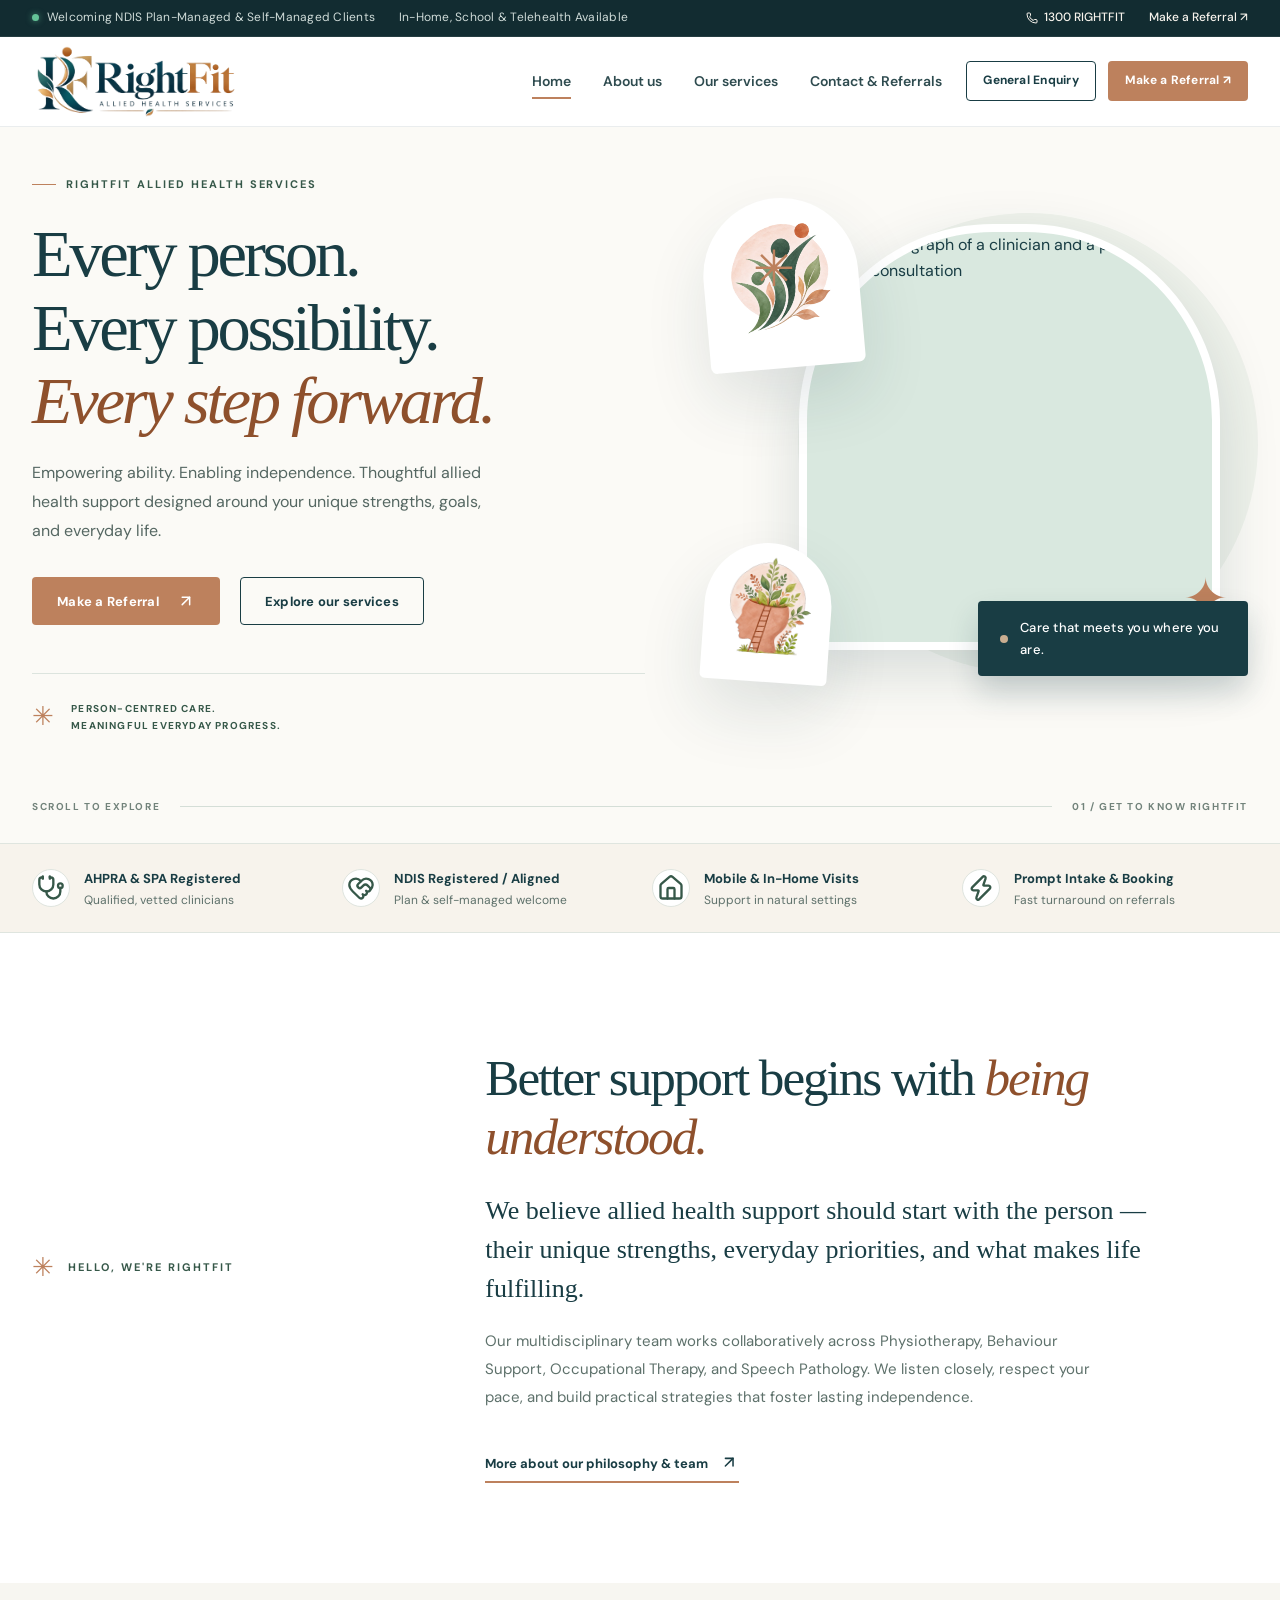
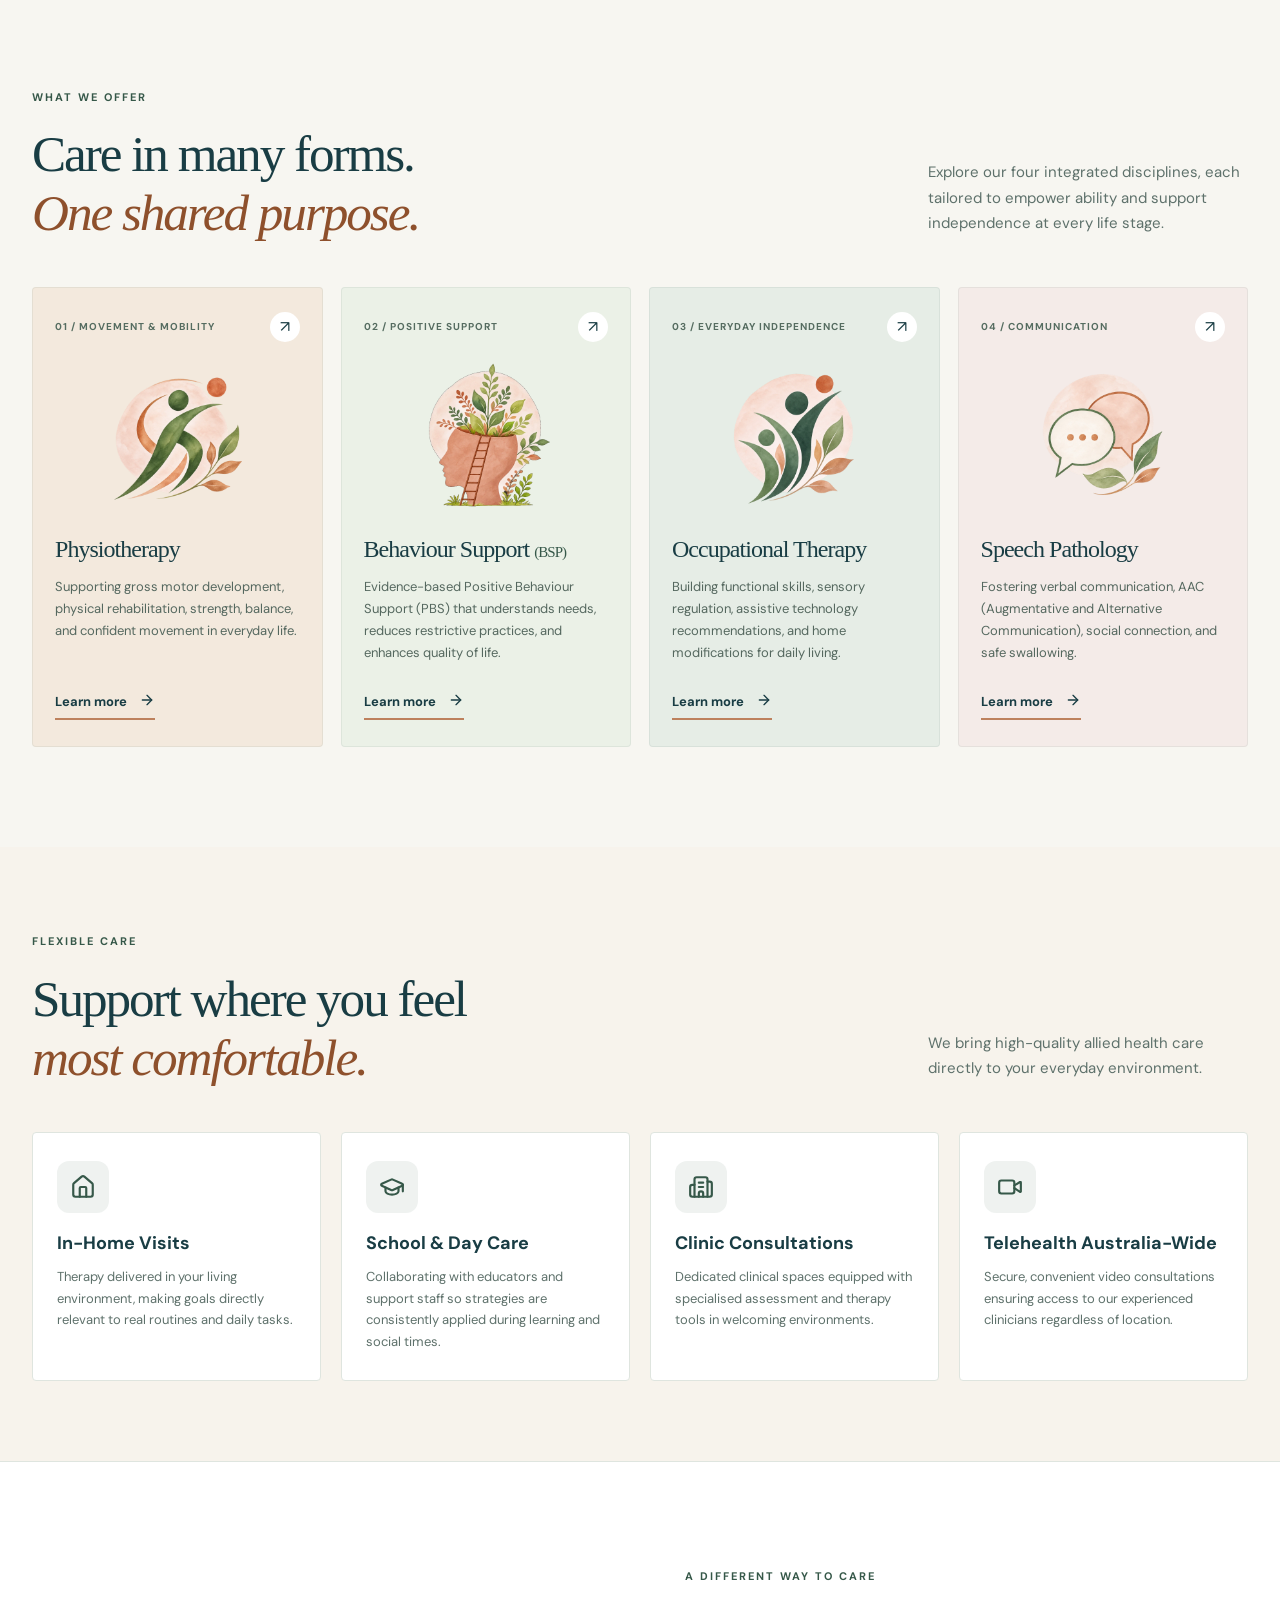
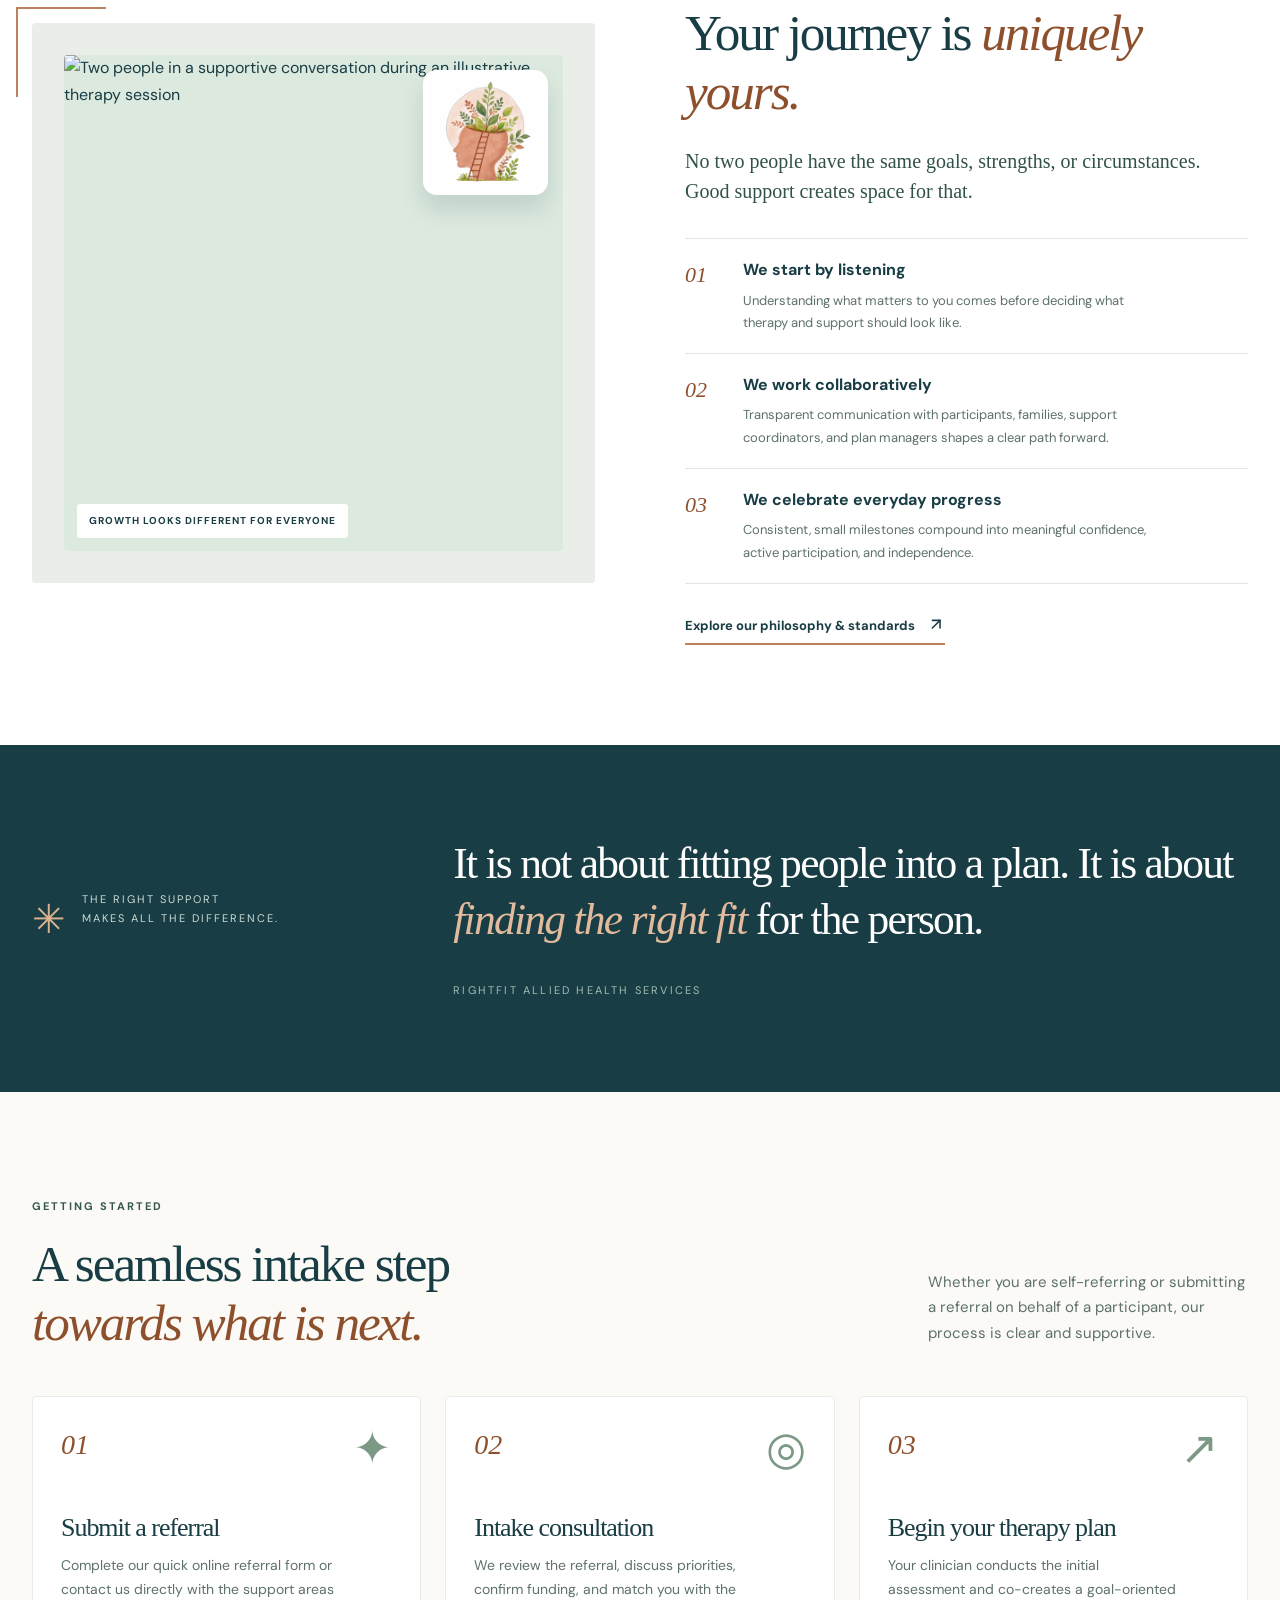
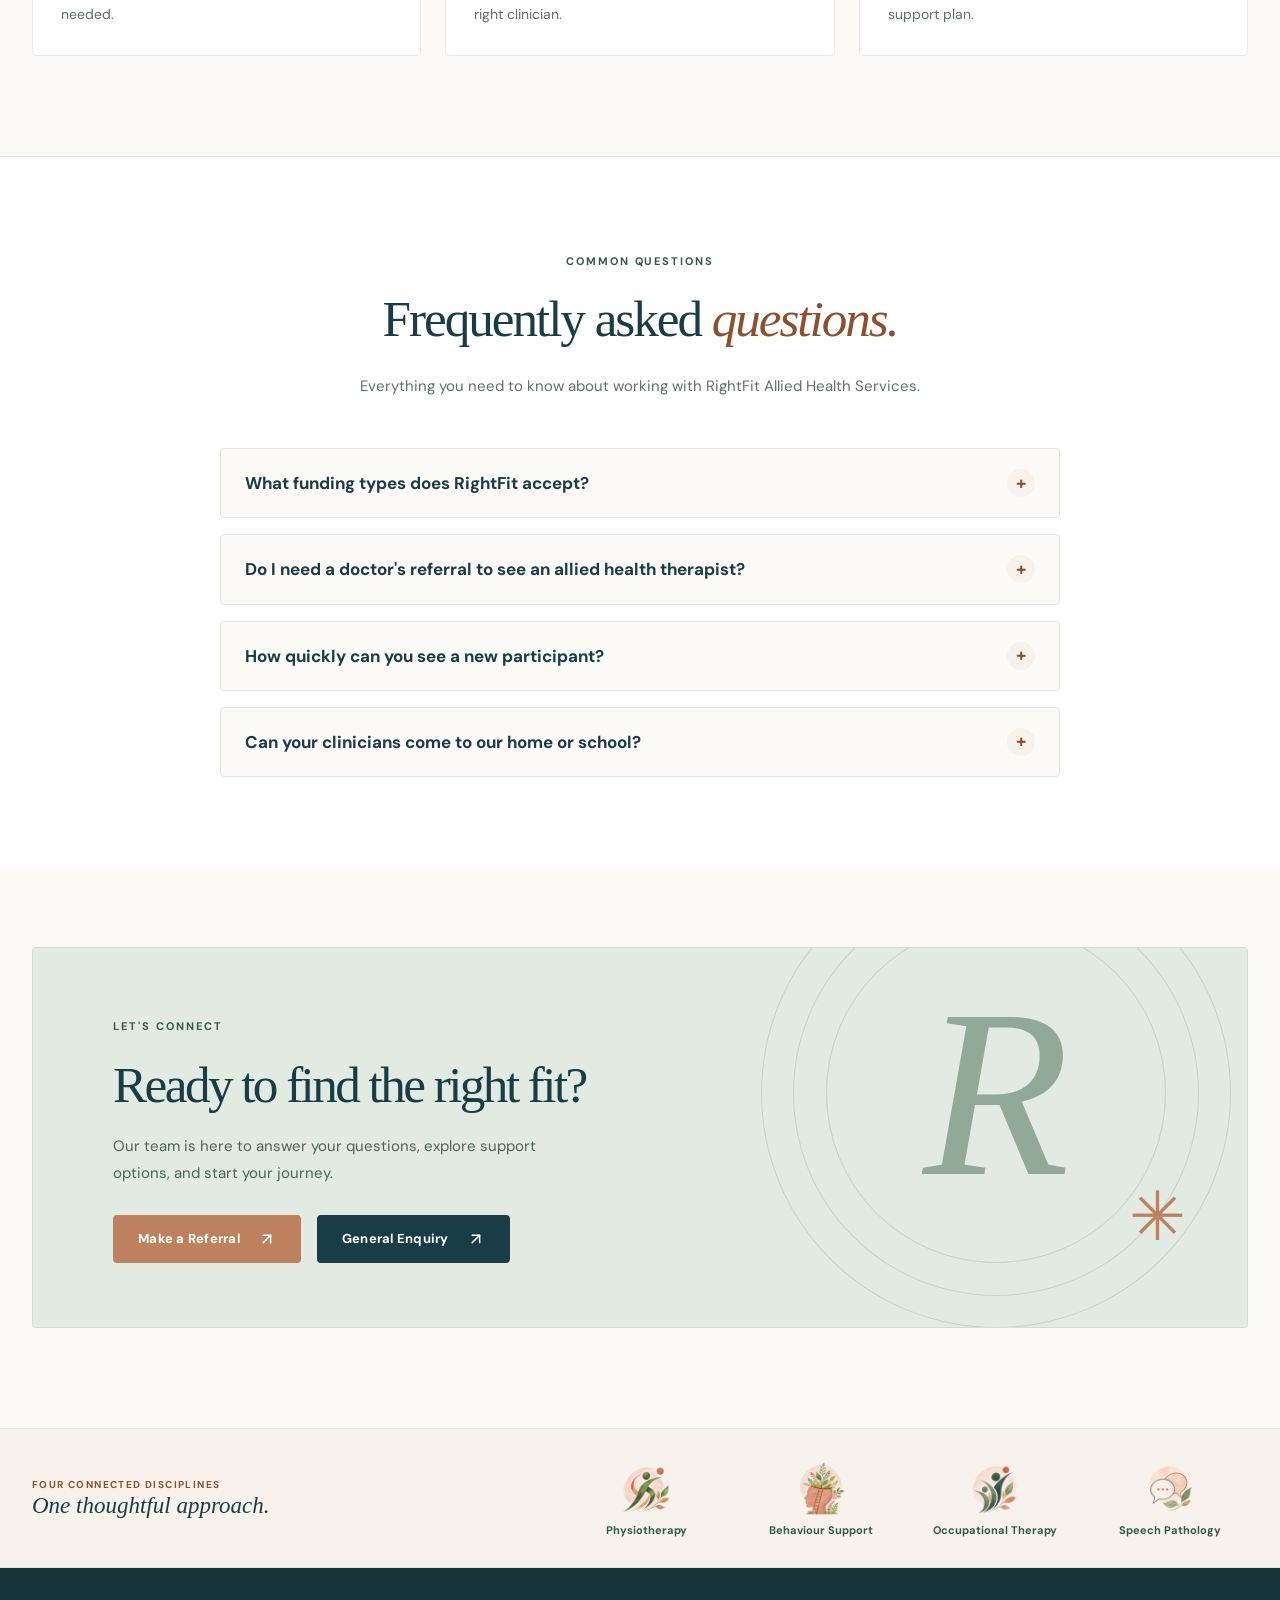
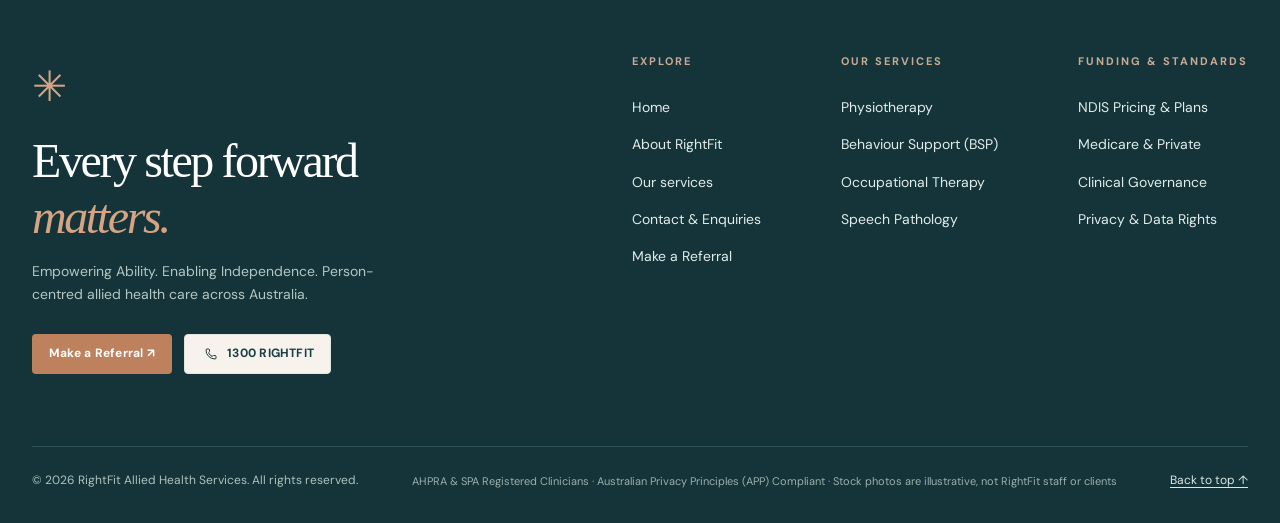
==== index.html @ d6ec6dad "feat: add human-centred photography on all RightFit pages while keeping service artwork" ====
<!doctype html>
<html lang="en-AU">
<head>
  <meta charset="utf-8">
  <meta name="viewport" content="width=device-width, initial-scale=1">
  <meta name="robots" content="noindex, follow">
  <meta name="theme-color" content="#193d44">
  <meta name="description" content="RightFit Allied Health Services — Empowering ability and enabling independence. Person-centred Physiotherapy, Behaviour Support (BSP), Occupational Therapy, and Speech Pathology across Australia.">
  <link rel="canonical" href="https://anjal86.github.io/RightFit/">

  <!-- Open Graph / Facebook / LinkedIn -->
  <meta property="og:type" content="website">
  <meta property="og:site_name" content="RightFit Allied Health Services">
  <meta property="og:title" content="RightFit Allied Health Services | Empowering Ability. Enabling Independence.">
  <meta property="og:description" content="Thoughtful allied health support centred on what matters most to you. Physiotherapy, Behaviour Support (BSP), Occupational Therapy, and Speech Pathology.">
  <meta property="og:image" content="assets/rightfit-logo.png">
  <meta property="og:url" content="https://anjal86.github.io/RightFit/">
  <meta property="og:locale" content="en_AU">

  <!-- Twitter -->
  <meta name="twitter:card" content="summary_large_image">
  <meta name="twitter:title" content="RightFit Allied Health Services">
  <meta name="twitter:description" content="Person-centred allied health care: Physiotherapy, Behaviour Support, Occupational Therapy, and Speech Pathology.">
  <meta name="twitter:image" content="assets/rightfit-logo.png">

  <!-- Structured Data (JSON-LD) -->
  <script type="application/ld+json">
  {
    "@context": "https://schema.org",
    "@type": "MedicalBusiness",
    "name": "RightFit Allied Health Services",
    "description": "Person-centred Physiotherapy, Behaviour Support (BSP), Occupational Therapy, and Speech Pathology allied health services.",
    "slogan": "Empowering Ability. Enabling Independence.",
    "url": "https://anjal86.github.io/RightFit/",
    "logo": "https://anjal86.github.io/RightFit/assets/rightfit-logo.png",
    "medicalSpecialty": [
      "Physiotherapy",
      "OccupationalTherapy",
      "SpeechPathology"
    ],
    "areaServed": {
      "@type": "Country",
      "name": "Australia"
    },
    "availableService": [
      {
        "@type": "MedicalTherapy",
        "name": "Physiotherapy",
        "description": "Supporting movement, physical function and mobility in daily life."
      },
      {
        "@type": "MedicalTherapy",
        "name": "Positive Behaviour Support (BSP)",
        "description": "Person-centred behaviour support strategies and positive intervention plans."
      },
      {
        "@type": "MedicalTherapy",
        "name": "Occupational Therapy",
        "description": "Building capacity, daily living skills, and environmental modifications."
      },
      {
        "@type": "MedicalTherapy",
        "name": "Speech Pathology",
        "description": "Comprehensive speech, language, swallowing, and communication support."
      }
    ]
  }
  </script>

  <title>RightFit Allied Health Services | Physiotherapy, BSP, OT &amp; Speech</title>
  <link rel="icon" type="image/png" sizes="32x32" href="assets/favicon-32x32.png">
  <link rel="icon" type="image/png" sizes="128x128" href="assets/favicon.png">
  <link rel="preconnect" href="https://fonts.googleapis.com">
  <link rel="preconnect" href="https://fonts.gstatic.com" crossorigin>
  <link href="https://fonts.googleapis.com/css2?family=DM+Sans:ital,wght@0,400;0,500;0,600;0,700;1,400&display=swap" rel="stylesheet">
  <link rel="preconnect" href="https://images.pexels.com" crossorigin>
  <link rel="stylesheet" href="styles.css">
</head>
<body>
  <!-- Initial Website Loader (Accelerated Animation) -->
  <div id="site-loader" class="site-loader" aria-hidden="true">
    <div class="loader-media">
      <picture>
        <source srcset="assets/loader.webp" type="image/webp">
        <img src="assets/loader.gif" alt="RightFit Allied Health Services" class="loader-gif" width="340" height="191">
      </picture>
    </div>
    <div class="loader-caption">
      <span class="badge-dot"></span> RightFit Allied Health
    </div>
  </div>

  <a class="skip-link" href="#main">Skip to main content</a>

  <!-- Utility Bar -->
  <div class="top-bar">
    <div class="container top-bar-inner">
      <div class="top-bar-left">
        <span class="top-bar-tag"><span class="badge-dot" aria-hidden="true"></span> Welcoming NDIS Plan-Managed &amp; Self-Managed Clients</span>
        <span class="top-bar-tag">In-Home, School &amp; Telehealth Available</span>
      </div>
      <div class="top-bar-right">
        <a href="tel:1300000000" aria-label="Call RightFit Allied Health Services on 1300 000 000"><i data-lucide="phone" aria-hidden="true"></i> 1300 RIGHTFIT</a>
        <a href="contact.html?type=referral" class="top-bar-referral">Make a Referral ↗</a>
      </div>
    </div>
  </div>

  <!-- Primary Header -->
  <header class="site-header" id="top">
    <div class="container header-inner">
      <a class="brand" href="index.html" aria-label="RightFit Allied Health Services, home">
        <picture>
          <source srcset="assets/rightfit-logo.webp" type="image/webp">
          <img src="assets/rightfit-logo.png" alt="RightFit Allied Health Services Logo" width="220" height="92">
        </picture>
      </a>

      <nav class="desktop-nav" aria-label="Main navigation">
        <a class="nav-link current" href="index.html" aria-current="page">Home</a>
        <a class="nav-link" href="about.html">About us</a>
        <a class="nav-link" href="services.html">Our services</a>
        <a class="nav-link" href="contact.html">Contact &amp; Referrals</a>
      </nav>

      <div class="header-actions">
        <a class="btn btn-small btn-outline desktop-cta" href="contact.html">General Enquiry</a>
        <a class="btn btn-small btn-copper desktop-cta" href="contact.html?type=referral">Make a Referral ↗</a>
        <button class="menu-button" id="menu-button" aria-label="Open navigation" aria-controls="mobile-nav" aria-expanded="false">
          <span></span><span></span><span></span>
        </button>
      </div>
    </div>

    <!-- Mobile Navigation Drawer -->
    <nav class="mobile-nav" id="mobile-nav" aria-label="Mobile navigation" hidden>
      <a class="nav-link current" href="index.html" aria-current="page">Home</a>
      <a class="nav-link" href="about.html">About us</a>
      <a class="nav-link" href="services.html">Our services</a>
      <a class="nav-link" href="contact.html">Contact &amp; Referrals</a>
      <a class="btn btn-copper mobile-nav-cta" href="contact.html?type=referral">Make a Referral ↗</a>
      <a class="btn btn-light mobile-nav-cta" href="tel:1300000000"><i data-lucide="phone" aria-hidden="true"></i> Call 1300 RIGHTFIT</a>
    </nav>
  </header>

  <main id="main">
    <!-- Hero Section -->
    <section class="hero" aria-labelledby="hero-heading">
      <div class="container hero-grid">
        <div class="hero-copy">
          <div class="eyebrow"><span class="eyebrow-line"></span> RIGHTFIT ALLIED HEALTH SERVICES</div>
          <h1 id="hero-heading">Every person.<br>Every possibility.<br><em>Every step forward.</em></h1>
          <p class="hero-intro">
            Empowering ability. Enabling independence. Thoughtful allied health support designed around your unique strengths, goals, and everyday life.
          </p>
          <div class="hero-buttons">
            <a class="btn btn-copper" href="contact.html?type=referral">Make a Referral <span aria-hidden="true"><i data-lucide="arrow-up-right" aria-hidden="true"></i></span></a>
            <a class="btn btn-outline" href="services.html">Explore our services</a>
          </div>
          <div class="hero-note">
            <span class="note-mark" aria-hidden="true">✳</span>
            <span>Person-centred care.<br>Meaningful everyday progress.</span>
          </div>
        </div>

        <div class="hero-visual rf-hero-with-photo" aria-label="Illustrative photograph of supportive healthcare, with original RightFit service artwork"><img class="rf-hero-photo" src="https://images.pexels.com/photos/7579831/pexels-photo-7579831.jpeg?auto=compress&amp;cs=tinysrgb&amp;w=1050" alt="Stock photograph of a clinician and a person talking during a consultation" width="1050" height="800" decoding="async" loading="eager" fetchpriority="high">
          <div class="hero-orbit hero-orbit-1"></div>
          <div class="hero-orbit hero-orbit-2"></div>
          <span class="hero-bloom bloom-one" aria-hidden="true">✳</span>
          <span class="hero-bloom bloom-two" aria-hidden="true">✦</span>
          <div class="hero-art-card hero-art-primary">
            <picture>
              <source srcset="assets/occupational-therapy-art.webp" type="image/webp">
              <img src="assets/occupational-therapy-art.png" alt="Occupational Therapy illustration" width="285" height="309">
            </picture>
          </div>
          <div class="hero-art-card hero-art-secondary">
            <picture>
              <source srcset="assets/behaviour-support-art.webp" type="image/webp">
              <img src="assets/behaviour-support-art.png" alt="Positive Behaviour Support illustration" width="185" height="196">
            </picture>
          </div>
          <div class="hero-visual-label">
            <span class="tiny-circle" aria-hidden="true"></span>
            Care that meets you where you are.
          </div>
        </div>
      </div>

      <div class="hero-footer container">
        <span>SCROLL TO EXPLORE</span>
        <span class="hero-footer-line"></span>
        <span>01 / GET TO KNOW RIGHTFIT</span>
      </div>
    </section>

    <!-- Trust Strip -->
    <section class="trust-strip" aria-label="Key Service Highlights">
      <div class="container trust-grid">
        <div class="trust-item">
          <div class="trust-icon" aria-hidden="true"><i data-lucide="stethoscope" aria-hidden="true"></i></div>
          <div>
            <h4>AHPRA &amp; SPA Registered</h4>
            <p>Qualified, vetted clinicians</p>
          </div>
        </div>
        <div class="trust-item">
          <div class="trust-icon" aria-hidden="true"><i data-lucide="heart-handshake" aria-hidden="true"></i></div>
          <div>
            <h4>NDIS Registered / Aligned</h4>
            <p>Plan &amp; self-managed welcome</p>
          </div>
        </div>
        <div class="trust-item">
          <div class="trust-icon" aria-hidden="true"><i data-lucide="house" aria-hidden="true"></i></div>
          <div>
            <h4>Mobile &amp; In-Home Visits</h4>
            <p>Support in natural settings</p>
          </div>
        </div>
        <div class="trust-item">
          <div class="trust-icon" aria-hidden="true"><i data-lucide="zap" aria-hidden="true"></i></div>
          <div>
            <h4>Prompt Intake &amp; Booking</h4>
            <p>Fast turnaround on referrals</p>
          </div>
        </div>
      </div>
    </section>

    <!-- Intro Section -->
    <section class="section intro-section" id="about-preview">
      <div class="container intro-grid">
        <div class="section-overline">
          <span class="star-icon" aria-hidden="true">✳</span>
          <span>HELLO, WE'RE RIGHTFIT</span>
        </div>
        <div>
          <h2 class="section-title">Better support begins with <em>being understood.</em></h2>
          <p class="lead">
            We believe allied health support should start with the person — their unique strengths, everyday priorities, and what makes life fulfilling.
          </p>
          <p class="supporting-copy">
            Our multidisciplinary team works collaboratively across Physiotherapy, Behaviour Support, Occupational Therapy, and Speech Pathology. We listen closely, respect your pace, and build practical strategies that foster lasting independence.
          </p>
          <a class="inline-link" href="about.html">More about our philosophy &amp; team <span aria-hidden="true"><i data-lucide="arrow-up-right" aria-hidden="true"></i></span></a>
        </div>
      </div>
    </section>

    <!-- Services Grid Section -->
    <section class="section services-section" id="services">
      <div class="container">
        <div class="section-heading-row">
          <div>
            <div class="eyebrow">WHAT WE OFFER</div>
            <h2 class="section-title">Care in many forms.<br><em>One shared purpose.</em></h2>
          </div>
          <p>
            Explore our four integrated disciplines, each tailored to empower ability and support independence at every life stage.
          </p>
        </div>

        <div class="services-grid">
          <!-- 01 Physiotherapy -->
          <article class="service-card physio">
            <div class="service-card-top">
              <span class="service-index">01 / MOVEMENT &amp; MOBILITY</span>
              <a href="services.html#physiotherapy" class="circle-arrow" aria-label="Read more about Physiotherapy">↗</a>
            </div>
            <div class="service-art">
              <picture>
                <source srcset="assets/physiotherapy-art.webp" type="image/webp">
                <img src="assets/physiotherapy-art.png" alt="" loading="lazy" width="220" height="150">
              </picture>
            </div>
            <h3>Physiotherapy</h3>
            <p>Supporting gross motor development, physical rehabilitation, strength, balance, and confident movement in everyday life.</p>
            <div class="service-more">
              <a href="services.html#physiotherapy" class="text-link">Learn more <span aria-hidden="true"><i data-lucide="arrow-right" aria-hidden="true"></i></span></a>
            </div>
          </article>

          <!-- 02 Behaviour Support -->
          <article class="service-card behaviour">
            <div class="service-card-top">
              <span class="service-index">02 / POSITIVE SUPPORT</span>
              <a href="services.html#behaviour-support" class="circle-arrow" aria-label="Read more about Behaviour Support">↗</a>
            </div>
            <div class="service-art">
              <picture>
                <source srcset="assets/behaviour-support-art.webp" type="image/webp">
                <img src="assets/behaviour-support-art.png" alt="" loading="lazy" width="220" height="150">
              </picture>
            </div>
            <h3>Behaviour Support <span class="service-subhead">(BSP)</span></h3>
            <p>Evidence-based Positive Behaviour Support (PBS) that understands needs, reduces restrictive practices, and enhances quality of life.</p>
            <div class="service-more">
              <a href="services.html#behaviour-support" class="text-link">Learn more <span aria-hidden="true"><i data-lucide="arrow-right" aria-hidden="true"></i></span></a>
            </div>
          </article>

          <!-- 03 Occupational Therapy -->
          <article class="service-card occupational">
            <div class="service-card-top">
              <span class="service-index">03 / EVERYDAY INDEPENDENCE</span>
              <a href="services.html#occupational-therapy" class="circle-arrow" aria-label="Read more about Occupational Therapy">↗</a>
            </div>
            <div class="service-art">
              <picture>
                <source srcset="assets/occupational-therapy-art.webp" type="image/webp">
                <img src="assets/occupational-therapy-art.png" alt="" loading="lazy" width="220" height="150">
              </picture>
            </div>
            <h3>Occupational Therapy</h3>
            <p>Building functional skills, sensory regulation, assistive technology recommendations, and home modifications for daily living.</p>
            <div class="service-more">
              <a href="services.html#occupational-therapy" class="text-link">Learn more <span aria-hidden="true"><i data-lucide="arrow-right" aria-hidden="true"></i></span></a>
            </div>
          </article>

          <!-- 04 Speech Pathology -->
          <article class="service-card speech">
            <div class="service-card-top">
              <span class="service-index">04 / COMMUNICATION</span>
              <a href="services.html#speech-pathology" class="circle-arrow" aria-label="Read more about Speech Pathology">↗</a>
            </div>
            <div class="service-art">
              <picture>
                <source srcset="assets/speech-pathology-art.webp" type="image/webp">
                <img src="assets/speech-pathology-art.png" alt="" loading="lazy" width="220" height="150">
              </picture>
            </div>
            <h3>Speech Pathology</h3>
            <p>Fostering verbal communication, AAC (Augmentative and Alternative Communication), social connection, and safe swallowing.</p>
            <div class="service-more">
              <a href="services.html#speech-pathology" class="text-link">Learn more <span aria-hidden="true"><i data-lucide="arrow-right" aria-hidden="true"></i></span></a>
            </div>
          </article>
        </div>
      </div>
    </section>

    <!-- Delivery Modes Section -->
    <section class="delivery-section">
      <div class="container">
        <div class="section-heading-row">
          <div>
            <div class="eyebrow">FLEXIBLE CARE</div>
            <h2 class="section-title">Support where you feel<br><em>most comfortable.</em></h2>
          </div>
          <p>We bring high-quality allied health care directly to your everyday environment.</p>
        </div>

        <div class="delivery-grid">
          <div class="delivery-card">
            <div class="delivery-icon" aria-hidden="true"><i data-lucide="house" aria-hidden="true"></i></div>
            <h3>In-Home Visits</h3>
            <p>Therapy delivered in your living environment, making goals directly relevant to real routines and daily tasks.</p>
          </div>
          <div class="delivery-card">
            <div class="delivery-icon" aria-hidden="true"><i data-lucide="graduation-cap" aria-hidden="true"></i></div>
            <h3>School &amp; Day Care</h3>
            <p>Collaborating with educators and support staff so strategies are consistently applied during learning and social times.</p>
          </div>
          <div class="delivery-card">
            <div class="delivery-icon" aria-hidden="true"><i data-lucide="building-2" aria-hidden="true"></i></div>
            <h3>Clinic Consultations</h3>
            <p>Dedicated clinical spaces equipped with specialised assessment and therapy tools in welcoming environments.</p>
          </div>
          <div class="delivery-card">
            <div class="delivery-icon" aria-hidden="true"><i data-lucide="video" aria-hidden="true"></i></div>
            <h3>Telehealth Australia-Wide</h3>
            <p>Secure, convenient video consultations ensuring access to our experienced clinicians regardless of location.</p>
          </div>
        </div>
      </div>
    </section>

    <!-- Values Section -->
    <section class="section values-section">
      <div class="container values-grid">
        <div class="values-visual">
          <div class="values-visual-inner rf-photo-values"><div class="halo"></div><img class="rf-values-photo" src="https://images.pexels.com/photos/7176052/pexels-photo-7176052.jpeg?auto=compress&amp;cs=tinysrgb&amp;w=1000" alt="Two people in a supportive conversation during an illustrative therapy session" width="1100" height="800" decoding="async" loading="lazy"><img class="rf-values-service-icon" src="assets/behaviour-support-art.webp" alt="RightFit Behaviour Support illustration" loading="lazy" width="125" height="125">
            <span class="values-caption">GROWTH LOOKS DIFFERENT FOR EVERYONE</span>
          </div>
        </div>
        <div class="values-copy">
          <div class="eyebrow">A DIFFERENT WAY TO CARE</div>
          <h2 class="section-title">Your journey is <em>uniquely yours.</em></h2>
          <p class="lead">No two people have the same goals, strengths, or circumstances. Good support creates space for that.</p>
          <div class="values-list">
            <div>
              <span class="values-numeric">01</span>
              <div>
                <h3>We start by listening</h3>
                <p>Understanding what matters to you comes before deciding what therapy and support should look like.</p>
              </div>
            </div>
            <div>
              <span class="values-numeric">02</span>
              <div>
                <h3>We work collaboratively</h3>
                <p>Transparent communication with participants, families, support coordinators, and plan managers shapes a clear path forward.</p>
              </div>
            </div>
            <div>
              <span class="values-numeric">03</span>
              <div>
                <h3>We celebrate everyday progress</h3>
                <p>Consistent, small milestones compound into meaningful confidence, active participation, and independence.</p>
              </div>
            </div>
          </div>
          <a class="inline-link" href="about.html">Explore our philosophy &amp; standards <span aria-hidden="true"><i data-lucide="arrow-up-right" aria-hidden="true"></i></span></a>
        </div>
      </div>
    </section>

    <!-- Statement Section -->
    <section class="statement-section" aria-label="Brand Philosophy Statement">
      <div class="container statement-grid">
        <div class="statement-small">
          <span class="statement-spark" aria-hidden="true">✳</span>
          <p>THE RIGHT SUPPORT<br>MAKES ALL THE DIFFERENCE.</p>
        </div>
        <div>
          <p class="statement-copy">It is not about fitting people into a plan. It is about <em>finding the right fit</em> for the person.</p>
          <span class="statement-attrib">RIGHTFIT ALLIED HEALTH SERVICES</span>
        </div>
      </div>
    </section>

    <!-- Getting Started Process -->
    <section class="section process-section">
      <div class="container">
        <div class="section-heading-row">
          <div>
            <div class="eyebrow">GETTING STARTED</div>
            <h2 class="section-title">A seamless intake step<br><em>towards what is next.</em></h2>
          </div>
          <p>Whether you are self-referring or submitting a referral on behalf of a participant, our process is clear and supportive.</p>
        </div>

        <div class="steps-grid">
          <div class="step">
            <span class="step-number">01</span>
            <div class="step-drawing" aria-hidden="true">✦</div>
            <h3>Submit a referral</h3>
            <p>Complete our quick online referral form or contact us directly with the support areas needed.</p>
          </div>
          <div class="step">
            <span class="step-number">02</span>
            <div class="step-drawing" aria-hidden="true">◎</div>
            <h3>Intake consultation</h3>
            <p>We review the referral, discuss priorities, confirm funding, and match you with the right clinician.</p>
          </div>
          <div class="step">
            <span class="step-number">03</span>
            <div class="step-drawing" aria-hidden="true">↗</div>
            <h3>Begin your therapy plan</h3>
            <p>Your clinician conducts the initial assessment and co-creates a goal-oriented support plan.</p>
          </div>
        </div>
      </div>
    </section>

    <!-- FAQ Section -->
    <section class="faq-section" aria-labelledby="faq-title">
      <div class="container">
        <div class="faq-header">
          <div class="eyebrow">COMMON QUESTIONS</div>
          <h2 class="section-title" id="faq-title">Frequently asked <em>questions.</em></h2>
          <p class="supporting-copy" style="margin: 0 auto;">Everything you need to know about working with RightFit Allied Health Services.</p>
        </div>

        <div class="faq-list">
          <details class="faq-item">
            <summary class="faq-question">
              <span>What funding types does RightFit accept?</span>
              <span class="faq-icon" aria-hidden="true">+</span>
            </summary>
            <div class="faq-answer">
              <p>We accept NDIS participants who are <strong>Plan-Managed</strong> or <strong>Self-Managed</strong> across Capacity Building (e.g. Improved Daily Living, Improved Relationships) and Core budgets. We also welcome private-paying clients, Medicare Chronic Disease Management (CDM/EPC) plans from your GP, and private health insurance extras.</p>
            </div>
          </details>

          <details class="faq-item">
            <summary class="faq-question">
              <span>Do I need a doctor's referral to see an allied health therapist?</span>
              <span class="faq-icon" aria-hidden="true">+</span>
            </summary>
            <div class="faq-answer">
              <p>No doctor's referral is required for private or NDIS-funded sessions. You or your Support Coordinator can submit a referral directly. A GP referral is only required if you plan to claim Medicare rebates under a Chronic Disease Management (CDM) plan.</p>
            </div>
          </details>

          <details class="faq-item">
            <summary class="faq-question">
              <span>How quickly can you see a new participant?</span>
              <span class="faq-icon" aria-hidden="true">+</span>
            </summary>
            <div class="faq-answer">
              <p>We prioritise responsive intake. In most cases, our clinical intake coordinator reviews referrals within 1–2 business days to confirm capacity, discuss goals, and schedule an initial consultation without lengthy wait times.</p>
            </div>
          </details>

          <details class="faq-item">
            <summary class="faq-question">
              <span>Can your clinicians come to our home or school?</span>
              <span class="faq-icon" aria-hidden="true">+</span>
            </summary>
            <div class="faq-answer">
              <p>Yes. A core part of our philosophy is providing community and mobile therapy where you are most comfortable — at home, school, day programmes, or workplaces. Telehealth sessions are also available Australia-wide.</p>
            </div>
          </details>
        </div>
      </div>
    </section>

    <!-- CTA Section -->
    <section class="cta-section">
      <div class="container">
        <div class="cta-box">
          <div>
            <div class="eyebrow">LET'S CONNECT</div>
            <h2>Ready to find the right fit?</h2>
            <p>Our team is here to answer your questions, explore support options, and start your journey.</p>
            <div class="cta-buttons">
              <a class="btn btn-copper" href="contact.html?type=referral">Make a Referral <span aria-hidden="true"><i data-lucide="arrow-up-right" aria-hidden="true"></i></span></a>
              <a class="btn btn-dark" href="contact.html">General Enquiry <span aria-hidden="true"><i data-lucide="arrow-up-right" aria-hidden="true"></i></span></a>
            </div>
          </div>
          <div class="cta-illustration" aria-hidden="true">
            <div class="cta-circle"></div>
            <span>R</span>
            <span class="cta-sun">✳</span>
          </div>
        </div>
      </div>
    </section>
  </main>

  <!-- Footer -->
<div class="rf-brand-ribbon"><div class="container rf-brand-ribbon-inner"><div class="rf-brand-ribbon-title"><span class="rf-brand-label">FOUR CONNECTED DISCIPLINES</span><span>One thoughtful approach.</span></div><nav class="rf-brand-icons" aria-label="Explore RightFit's services">
<a href="services.html#physiotherapy"><img src="assets/physiotherapy-art.webp" alt="" loading="lazy" width="68" height="68"><span>Physiotherapy</span></a>
<a href="services.html#behaviour-support"><img src="assets/behaviour-support-art.webp" alt="" loading="lazy" width="68" height="68"><span>Behaviour Support</span></a>
<a href="services.html#occupational-therapy"><img src="assets/occupational-therapy-art.webp" alt="" loading="lazy" width="68" height="68"><span>Occupational Therapy</span></a>
<a href="services.html#speech-pathology"><img src="assets/speech-pathology-art.webp" alt="" loading="lazy" width="68" height="68"><span>Speech Pathology</span></a></nav></div></div>
  <footer class="footer">
    <div class="container footer-top">
      <div class="footer-intro">
        <span class="footer-leaf" aria-hidden="true">✳</span>
        <h2>Every step forward<br><em>matters.</em></h2>
        <p>Empowering Ability. Enabling Independence. Person-centred allied health care across Australia.</p>
        <div style="display: flex; gap: 12px; flex-wrap: wrap;">
          <a class="btn btn-copper btn-small" href="contact.html?type=referral">Make a Referral ↗</a>
          <a class="btn btn-light btn-small" href="tel:1300000000"><i data-lucide="phone" aria-hidden="true"></i> 1300 RIGHTFIT</a>
        </div>
      </div>

      <div class="footer-nav-wrap">
        <div class="footer-nav">
          <h3>Explore</h3>
          <a href="index.html">Home</a>
          <a href="about.html">About RightFit</a>
          <a href="services.html">Our services</a>
          <a href="contact.html">Contact &amp; Enquiries</a>
          <a href="contact.html?type=referral">Make a Referral</a>
        </div>
        <div class="footer-nav">
          <h3>Our Services</h3>
          <a href="services.html#physiotherapy">Physiotherapy</a>
          <a href="services.html#behaviour-support">Behaviour Support (BSP)</a>
          <a href="services.html#occupational-therapy">Occupational Therapy</a>
          <a href="services.html#speech-pathology">Speech Pathology</a>
        </div>
        <div class="footer-nav">
          <h3>Funding &amp; Standards</h3>
          <a href="services.html#funding">NDIS Pricing &amp; Plans</a>
          <a href="services.html#funding">Medicare &amp; Private</a>
          <a href="about.html#standards">Clinical Governance</a>
          <a href="about.html#privacy">Privacy &amp; Data Rights</a>
        </div>
      </div>
    </div>

    <div class="container footer-bottom">
      <span>© <span id="year">2026</span> RightFit Allied Health Services. All rights reserved.</span>
      <span class="preview-meta">AHPRA &amp; SPA Registered Clinicians · Australian Privacy Principles (APP) Compliant · Stock photos are illustrative, not RightFit staff or clients</span>
      <a href="#top">Back to top ↑</a>
    </div>
  </footer>

  <script src="assets/lucide.min.js"></script>
  <script>if(typeof lucide !== "undefined") lucide.createIcons();</script>
  <script src="script.js" defer></script>
</body>
</html>
---- styles.css ----
/* RightFit Allied Health Services — Primary Stylesheet
   Modern, accessible, responsive design system adhering to WCAG 2.1 AA
*/

:root {
  /* Brand Palette */
  --ink: #193d44;
  --ink-deep: #122c31;
  --ink2: #244d4d;
  --forest: #365849;
  --forest-light: #446f5c;
  --sage: #799487;
  --sage-light: #e4ece7;
  --copper: #bd815d;
  --copper-text: #8e502c; /* Accessible >= 4.5:1 contrast against light backgrounds */
  --copper-dark: #7a4221;
  --copper-light: #f7ede6;
  --sand: #c9ae91;
  --ivory: #fcfaf6;
  --cream: #f7f3ec;
  --cream-card: #f2ede3;
  --muted: #5e716b;
  --line: #dfe5df;
  --line-strong: #c5cec6;
  --white: #ffffff;

  /* Typography */
  --serif: Georgia, 'Iowan Old Style', Baskerville, 'Times New Roman', serif;
  --sans: 'DM Sans', -apple-system, BlinkMacSystemFont, 'Segoe UI', Roboto, Oxygen, Ubuntu, Cantarell, sans-serif;

  /* Shadows & Radii */
  --radius-sm: 4px;
  --radius-md: 8px;
  --radius-lg: 16px;
  --radius-full: 9999px;
  --shadow-sm: 0 2px 8px rgba(25, 61, 68, 0.06);
  --shadow-md: 0 12px 30px rgba(25, 61, 68, 0.08);
  --shadow-lg: 0 30px 65px rgba(25, 61, 68, 0.12);

  /* Transitions */
  --transition-fast: 0.18s cubic-bezier(0.16, 1, 0.3, 1);
  --transition-normal: 0.28s cubic-bezier(0.16, 1, 0.3, 1);
}

/* Base & Reset */
*, *::before, *::after {
  box-sizing: border-box;
}

/* Initial Website Loader */
.site-loader {
  position: fixed;
  inset: 0;
  z-index: 999999;
  background: var(--ivory);
  display: flex;
  flex-direction: column;
  align-items: center;
  justify-content: center;
  transition: opacity 0.45s cubic-bezier(0.16, 1, 0.3, 1), visibility 0.45s cubic-bezier(0.16, 1, 0.3, 1);
  pointer-events: all;
}

.site-loader.loaded {
  opacity: 0;
  visibility: hidden;
  pointer-events: none;
}

.loader-media {
  width: min(340px, 78vw);
  height: auto;
  aspect-ratio: 16 / 9;
  display: flex;
  align-items: center;
  justify-content: center;
}

.loader-gif {
  width: 100%;
  height: auto;
  object-fit: contain;
  mix-blend-mode: multiply;
}

.loader-caption {
  margin-top: 18px;
  font-size: 11px;
  letter-spacing: 0.2em;
  text-transform: uppercase;
  color: var(--forest);
  font-weight: 700;
  display: inline-flex;
  align-items: center;
  gap: 10px;
}

.loader-caption .badge-dot {
  width: 6px;
  height: 6px;
  background: var(--copper);
  border-radius: 50%;
  box-shadow: 0 0 8px rgba(189, 129, 93, 0.6);
  animation: pulse-dot 1.2s infinite ease-in-out;
}

@keyframes pulse-dot {
  0%, 100% { opacity: 0.3; transform: scale(0.85); }
  50% { opacity: 1; transform: scale(1.25); }
}

@media (prefers-reduced-motion: reduce) {
  .site-loader {
    display: none !important;
  }
}

html {
  scroll-behavior: smooth;
  scroll-padding-top: 100px;
  overflow-x: hidden;
  max-width: 100%;
}

body {
  margin: 0;
  background: var(--ivory);
  color: var(--ink);
  font-family: var(--sans);
  font-size: 16px;
  line-height: 1.65;
  -webkit-font-smoothing: antialiased;
  -moz-osx-font-smoothing: grayscale;
  overflow-x: hidden;
  max-width: 100%;
  width: 100%;
  position: relative;
}

img, picture {
  display: block;
  max-width: 100%;
  height: auto;
}

a {
  color: inherit;
  text-decoration: none;
}

button, input, select, textarea {
  font: inherit;
  color: inherit;
}

button {
  cursor: pointer;
}

::selection {
  background: #ecd9cb;
  color: var(--ink);
}

:focus-visible {
  outline: 3px solid var(--copper);
  outline-offset: 3px;
}

.container {
  width: min(1240px, calc(100% - 64px));
  max-width: 100%;
  min-width: 0;
  margin-inline: auto;
}

/* Accessibility: Skip to Content */
.skip-link {
  position: absolute;
  left: 20px;
  top: -120px;
  padding: 14px 22px;
  background: var(--ink);
  color: var(--white);
  font-weight: 700;
  font-size: 14px;
  z-index: 9999;
  border-radius: var(--radius-sm);
  transition: top var(--transition-fast);
}

.skip-link:focus {
  top: 15px;
}

/* Top Utility Bar */
.top-bar {
  background: var(--ink-deep);
  color: #cfdbd8;
  font-size: 12px;
  padding: 8px 0;
  border-bottom: 1px solid rgba(255, 255, 255, 0.08);
}

.top-bar-inner {
  display: flex;
  align-items: center;
  justify-content: space-between;
  gap: 20px;
}

.top-bar-left, .top-bar-right {
  display: flex;
  align-items: center;
  gap: 24px;
}

.top-bar-tag {
  display: inline-flex;
  align-items: center;
  gap: 8px;
  letter-spacing: 0.02em;
}

.top-bar-tag .badge-dot {
  width: 7px;
  height: 7px;
  background: #64c297;
  border-radius: 50%;
  box-shadow: 0 0 6px rgba(100, 194, 151, 0.6);
}

.top-bar a {
  color: #f7f3ec;
  display: inline-flex;
  align-items: center;
  gap: 6px;
  font-weight: 500;
}

.top-bar a:hover {
  color: var(--copper);
  text-decoration: underline;
}

/* Header & Navigation (Sticky) */
.site-header {
  height: 90px;
  background: rgba(255, 255, 255, 0.96);
  backdrop-filter: blur(12px);
  position: sticky;
  top: 0;
  z-index: 100;
  border-bottom: 1px solid rgba(25, 61, 68, 0.09);
  transition: box-shadow var(--transition-normal);
}

.site-header.scrolled {
  box-shadow: var(--shadow-sm);
}

.header-inner {
  height: 100%;
  display: flex;
  align-items: center;
  justify-content: space-between;
  gap: 24px;
}

.brand {
  height: 58px;
  display: flex;
  align-items: center;
  flex-shrink: 0;
}

.brand img {
  height: 100%;
  width: auto;
  max-width: 210px;
  object-fit: contain;
  display: block;
}

.desktop-nav {
  display: flex;
  align-items: center;
  gap: 32px;
  margin-left: auto;
}

.nav-link {
  font-size: 14px;
  font-weight: 600;
  white-space: nowrap;
  position: relative;
  padding: 10px 0;
  color: #2e4b4f;
  transition: color var(--transition-fast);
}

.nav-link::after {
  content: "";
  position: absolute;
  left: 0;
  right: 100%;
  bottom: 4px;
  height: 2px;
  background: var(--copper);
  transition: right var(--transition-normal);
}

.nav-link:hover {
  color: var(--ink);
}

.nav-link:hover::after,
.nav-link.current::after {
  right: 0;
}

.header-actions {
  display: flex;
  align-items: center;
  gap: 12px;
}

/* Buttons */
.btn {
  border: 1px solid transparent;
  display: inline-flex;
  align-items: center;
  justify-content: center;
  gap: 14px;
  min-height: 48px;
  padding: 12px 24px;
  font-weight: 700;
  font-size: 13px;
  letter-spacing: 0.02em;
  transition: transform var(--transition-fast), background var(--transition-fast), border-color var(--transition-fast), color var(--transition-fast);
  border-radius: var(--radius-sm);
  text-align: center;
}

.btn:hover {
  transform: translateY(-2px);
}

.btn:active {
  transform: translateY(0);
}

.btn span {
  font-size: 17px;
  line-height: 1;
  font-weight: 400;
}

.btn-dark {
  background: var(--ink);
  color: var(--white);
}

.btn-dark:hover {
  background: var(--forest);
  color: var(--white);
}

.btn-copper {
  background: var(--copper);
  color: var(--white);
}

.btn-copper:hover {
  background: var(--copper-dark);
  color: var(--white);
}

.btn-outline {
  background: transparent;
  border-color: var(--ink);
  color: var(--ink);
}

.btn-outline:hover {
  background: var(--ink);
  color: var(--white);
}

.btn-light {
  background: var(--cream);
  color: var(--ink);
  border-color: var(--line);
}

.btn-light:hover {
  background: var(--white);
  border-color: var(--copper);
}

.btn-small {
  min-height: 40px;
  padding: 9px 16px;
  font-size: 12px;
  gap: 10px;
}

/* Mobile Menu Toggle */
.menu-button {
  display: none;
  background: transparent;
  border: 0;
  padding: 10px;
  width: 44px;
  height: 44px;
  border-radius: var(--radius-sm);
}

.menu-button:focus-visible {
  outline: 2px solid var(--copper);
}

.menu-button span {
  width: 24px;
  height: 2px;
  display: block;
  background: var(--ink);
  margin: 5px auto;
  transition: transform var(--transition-fast), opacity var(--transition-fast);
}

.menu-button[aria-expanded="true"] span:nth-child(1) {
  transform: translateY(7px) rotate(45deg);
}

.menu-button[aria-expanded="true"] span:nth-child(2) {
  opacity: 0;
}

.menu-button[aria-expanded="true"] span:nth-child(3) {
  transform: translateY(-7px) rotate(-45deg);
}

/* Mobile Nav Drawer */
.mobile-nav {
  display: none;
}

/* Common Typography & Overlines */
.eyebrow {
  font-weight: 700;
  letter-spacing: 0.18em;
  font-size: 11px;
  text-transform: uppercase;
  color: var(--forest);
  display: inline-flex;
  align-items: center;
  gap: 10px;
}

.eyebrow-line {
  width: 24px;
  height: 1px;
  background: var(--copper);
}

.section {
  padding: 100px 0;
}

.section-title {
  font-family: var(--serif);
  font-size: clamp(34px, 4vw, 56px);
  line-height: 1.15;
  letter-spacing: -0.04em;
  font-weight: 400;
  margin: 16px 0 24px;
  color: var(--ink);
}

.section-title em {
  color: var(--copper-text);
  font-style: italic;
}

.lead {
  font-family: var(--serif);
  font-size: clamp(20px, 2.2vw, 26px);
  line-height: 1.5;
  font-weight: 400;
  margin: 0 0 20px;
  color: var(--ink);
}

.supporting-copy {
  font-size: 15px;
  color: var(--muted);
  line-height: 1.85;
  max-width: 620px;
}

.inline-link, .text-link {
  font-size: 13px;
  font-weight: 700;
  border-bottom: 2px solid var(--copper);
  padding-bottom: 4px;
  display: inline-flex;
  align-items: center;
  gap: 12px;
  color: var(--ink);
  transition: gap var(--transition-fast), color var(--transition-fast);
}

.inline-link span, .text-link span {
  font-size: 16px;
  font-weight: 400;
}

.inline-link:hover, .text-link:hover {
  gap: 18px;
  color: var(--copper-text);
}

/* Hero Section */
.hero {
  background: #fbfaf6;
  overflow: hidden;
  position: relative;
}

.hero-grid {
  display: grid;
  grid-template-columns: 1.05fr 0.95fr;
  min-height: 620px;
  gap: 48px;
  align-items: center;
  padding: 40px 0 48px;
}

.hero-copy {
  position: relative;
  z-index: 2;
}

.hero h1 {
  font: 400 clamp(44px, 5.2vw, 72px) / 1.1 var(--serif);
  letter-spacing: -0.05em;
  margin: 24px 0 22px;
  color: var(--ink);
}

.hero h1 em {
  color: var(--copper-text);
  font-style: italic;
  white-space: nowrap;
}

.hero-intro {
  font-size: 16px;
  line-height: 1.8;
  color: #556762;
  max-width: 480px;
  margin-bottom: 32px;
}

.hero-buttons {
  display: flex;
  align-items: center;
  gap: 20px;
  flex-wrap: wrap;
}

.hero-note {
  border-top: 1px solid #dce4de;
  display: flex;
  align-items: center;
  gap: 16px;
  margin-top: 48px;
  padding-top: 20px;
  color: var(--forest);
  text-transform: uppercase;
  letter-spacing: 0.12em;
  font-size: 10px;
  font-weight: 700;
  line-height: 1.7;
}

.note-mark {
  font-size: 26px;
  font-weight: 400;
  color: var(--copper);
}

/* Hero Visual & Art */
.hero-visual {
  height: 520px;
  position: relative;
  isolation: isolate;
}

.hero-orbit {
  position: absolute;
  border-radius: 50%;
  pointer-events: none;
}

.hero-orbit-1 {
  width: 460px;
  height: 460px;
  background: #eff2eb;
  top: 20px;
  right: -10px;
}

.hero-orbit-2 {
  width: 380px;
  height: 380px;
  background: #dfede4;
  top: 60px;
  right: 35px;
  border: 1px solid #cce0d4;
}

.hero-orbit-2::before, .hero-orbit-2::after {
  content: "";
  position: absolute;
  border: 1px solid rgba(255, 255, 255, 0.7);
  border-radius: 50%;
  inset: 32px;
}

.hero-orbit-2::after {
  inset: 64px;
}

.hero-art-card {
  position: absolute;
  background: var(--white);
  box-shadow: var(--shadow-lg);
  border: 8px solid var(--white);
  overflow: hidden;
}

.hero-art-card img {
  width: 100%;
  height: 100%;
  object-fit: contain;
}

.hero-art-primary {
  width: 275px;
  height: 300px;
  border-radius: 145px 145px 12px 12px;
  right: 50px;
  top: 50px;
  padding: 16px;
}

.hero-art-secondary {
  width: 180px;
  height: 195px;
  border-radius: 130px 130px 10px 10px;
  left: 15px;
  bottom: 45px;
  padding: 12px;
  transform: rotate(-6deg);
}

.hero-visual-label {
  background: var(--ink);
  color: var(--white);
  position: absolute;
  right: -4px;
  bottom: 50px;
  padding: 16px 22px;
  font-size: 13px;
  font-weight: 500;
  letter-spacing: 0.02em;
  box-shadow: 0 16px 30px rgba(25, 61, 68, 0.2);
  display: flex;
  align-items: center;
  gap: 12px;
  max-width: 270px;
  border-radius: var(--radius-sm);
}

.tiny-circle {
  display: inline-block;
  width: 8px;
  height: 8px;
  border-radius: 50%;
  background: var(--sand);
  flex-shrink: 0;
}

.hero-bloom {
  position: absolute;
  color: var(--copper);
  z-index: 1;
}

.bloom-one {
  top: 35px;
  left: 60px;
  font-size: 50px;
  font-weight: 300;
}

.bloom-two {
  bottom: 70px;
  right: 20px;
  font-size: 54px;
}

.hero-footer {
  display: flex;
  align-items: center;
  gap: 20px;
  font-size: 10px;
  letter-spacing: 0.16em;
  color: #72837b;
  font-weight: 700;
  padding: 12px 0 28px;
}

.hero-footer-line {
  height: 1px;
  background: #d4ded7;
  flex: 1;
}

/* Trust / Credibility Badge Strip */
.trust-strip {
  background: var(--cream);
  border-block: 1px solid var(--line);
  padding: 24px 0;
}

.trust-grid {
  display: grid;
  grid-template-columns: repeat(4, 1fr);
  gap: 24px;
  align-items: center;
}

.trust-item {
  display: flex;
  align-items: center;
  gap: 14px;
}

.trust-icon {
  width: 38px;
  height: 38px;
  border-radius: 50%;
  background: var(--white);
  border: 1px solid var(--line);
  display: flex;
  align-items: center;
  justify-content: center;
  font-size: 18px;
  color: var(--copper-text);
  flex-shrink: 0;
}

.trust-item h4 {
  margin: 0;
  font-size: 13px;
  font-weight: 700;
  color: var(--ink);
}

.trust-item p {
  margin: 2px 0 0;
  font-size: 12px;
  color: var(--muted);
  line-height: 1.4;
}

/* Intro Section */
.intro-section {
  background: var(--white);
}

.intro-grid {
  display: grid;
  grid-template-columns: 1fr 2fr;
  gap: 72px;
}

.section-overline {
  display: flex;
  align-items: center;
  gap: 12px;
  font-size: 11px;
  letter-spacing: 0.18em;
  font-weight: 700;
  white-space: nowrap;
  padding-top: 18px;
  color: var(--forest);
}

.star-icon {
  font-size: 26px;
  color: var(--copper);
  font-weight: 400;
}

.intro-grid .section-title {
  max-width: 760px;
}

.intro-grid .lead {
  max-width: 680px;
}

.intro-grid .inline-link {
  margin-top: 24px;
}

/* Delivery Modes Section */
.delivery-section {
  background: var(--cream);
  padding: 80px 0;
  border-bottom: 1px solid var(--line);
}

.delivery-grid {
  display: grid;
  grid-template-columns: repeat(4, 1fr);
  gap: 20px;
  margin-top: 36px;
}

.delivery-card {
  background: var(--white);
  padding: 28px 24px;
  border-radius: var(--radius-sm);
  border: 1px solid var(--line);
  transition: transform var(--transition-fast), box-shadow var(--transition-fast);
}

.delivery-card:hover {
  transform: translateY(-4px);
  box-shadow: var(--shadow-sm);
}

.delivery-icon {
  font-size: 28px;
  color: var(--copper-text);
  margin-bottom: 16px;
}

.delivery-card h3 {
  font-size: 18px;
  font-weight: 700;
  margin: 0 0 8px;
  color: var(--ink);
}

.delivery-card p {
  font-size: 13px;
  line-height: 1.65;
  color: var(--muted);
  margin: 0;
}

/* Services Grid Section */
.services-section {
  background: #f7f6f1;
}

.section-heading-row {
  display: flex;
  align-items: flex-end;
  justify-content: space-between;
  gap: 60px;
  margin-bottom: 44px;
}

.section-heading-row .section-title {
  margin-bottom: 0;
}

.section-heading-row > p {
  max-width: 320px;
  font-size: 15px;
  line-height: 1.7;
  color: var(--muted);
  margin: 0 0 6px;
}

.services-grid {
  display: grid;
  grid-template-columns: repeat(4, minmax(0, 1fr));
  gap: 18px;
}

.service-card {
  display: flex;
  flex-direction: column;
  min-height: 420px;
  padding: 24px 22px 26px;
  position: relative;
  border: 1px solid rgba(59, 90, 76, 0.08);
  border-radius: var(--radius-sm);
  transition: box-shadow var(--transition-normal), transform var(--transition-normal);
  overflow: hidden;
}

.service-card:hover {
  box-shadow: 0 20px 45px rgba(39, 72, 58, 0.12);
  transform: translateY(-6px);
}

.service-card.physio { background: #f3e9dd; }
.service-card.behaviour { background: #ebf1e7; }
.service-card.occupational { background: #e6ede6; }
.service-card.speech { background: #f4ebe8; }

.service-card-top {
  display: flex;
  align-items: center;
  justify-content: space-between;
  gap: 8px;
  position: relative;
  z-index: 2;
}

.service-index {
  font-size: 10px;
  letter-spacing: 0.1em;
  font-weight: 700;
  color: #556c60;
}

.circle-arrow {
  height: 30px;
  width: 30px;
  border-radius: 50%;
  background: var(--white);
  display: flex;
  align-items: center;
  justify-content: center;
  font-size: 16px;
  transition: transform var(--transition-fast), background var(--transition-fast), color var(--transition-fast);
}

.service-card:hover .circle-arrow {
  background: var(--ink);
  color: var(--white);
  transform: scale(1.08);
}

.service-art {
  height: 165px;
  display: flex;
  align-items: center;
  justify-content: center;
  margin: 12px 0 16px;
  position: relative;
  overflow: hidden;
  width: 100%;
}

.service-art picture {
  display: flex;
  align-items: center;
  justify-content: center;
  width: 100%;
  height: 100%;
}

.service-art img {
  max-width: 100%;
  max-height: 100%;
  width: auto;
  height: auto;
  object-fit: contain;
  border-radius: 8px;
  display: block;
}

.service-card h3 {
  font-family: var(--serif);
  font-weight: 400;
  font-size: 24px;
  line-height: 1.2;
  letter-spacing: -0.04em;
  margin: 0 0 12px;
  min-height: auto;
  position: relative;
  z-index: 2;
}

.service-subhead {
  font-size: 15px;
  color: var(--forest);
}

.service-card p {
  font-size: 13px;
  line-height: 1.7;
  color: #55685f;
  margin: 0 0 24px;
}

.service-more {
  font-size: 12px;
  font-weight: 700;
  margin-top: auto;
  display: flex;
  gap: 12px;
  align-items: center;
  color: var(--ink);
}

.service-more span {
  font-size: 16px;
  font-weight: 400;
}

/* Values Section */
.values-section {
  background: var(--white);
}

.values-grid {
  display: grid;
  grid-template-columns: 1fr 1fr;
  gap: 90px;
  align-items: center;
}

.values-visual {
  background: #e9eee8;
  height: 560px;
  padding: 32px;
  position: relative;
  border-radius: var(--radius-sm);
}

.values-visual::before {
  content: "";
  position: absolute;
  top: -16px;
  left: -16px;
  width: 90px;
  height: 90px;
  border-top: 2px solid var(--copper);
  border-left: 2px solid var(--copper);
}

.values-visual-inner {
  height: 100%;
  display: flex;
  align-items: center;
  justify-content: center;
  position: relative;
  overflow: hidden;
  background: #f8faf5;
  border-radius: var(--radius-sm);
}

.values-visual-inner img {
  width: 64%;
  position: relative;
  z-index: 1;
}

.halo {
  position: absolute;
  width: 360px;
  height: 360px;
  border: 1px solid #dbe5d7;
  border-radius: 50%;
  box-shadow: 0 0 0 30px #f2f5ee, 0 0 0 31px #dce6da, 0 0 0 62px #f4f7f2;
}

.values-caption {
  position: absolute;
  left: 24px;
  bottom: 20px;
  z-index: 2;
  font-size: 10px;
  letter-spacing: 0.16em;
  font-weight: 700;
  color: #556c5e;
}

.values-copy > .lead {
  font-size: 20px;
  color: #31524a;
}

.values-list {
  margin: 32px 0 28px;
}

.values-list > div {
  display: grid;
  grid-template-columns: 44px 1fr;
  gap: 14px;
  padding: 18px 0;
  border-top: 1px solid #e2e8e1;
}

.values-list > div:last-child {
  border-bottom: 1px solid #e2e8e1;
}

.values-numeric {
  font-family: var(--serif);
  font-style: italic;
  color: var(--copper-text);
  font-size: 22px;
}

.values-list h3 {
  font-size: 16px;
  margin: 0 0 6px;
  font-weight: 700;
}

.values-list p {
  margin: 0;
  font-size: 13px;
  line-height: 1.75;
  color: var(--muted);
  max-width: 420px;
}

/* Statement Section */
.statement-section {
  padding: 90px 0;
  background: var(--ink);
  color: var(--white);
}

.statement-grid {
  display: grid;
  grid-template-columns: 1fr 2.2fr;
  gap: 60px;
  align-items: center;
}

.statement-small {
  display: flex;
  align-items: flex-start;
  gap: 16px;
}

.statement-small p {
  margin: 4px 0;
  font-size: 11px;
  letter-spacing: 0.18em;
  line-height: 1.8;
  color: #c9dbd4;
}

.statement-spark {
  font-size: 40px;
  color: #dcb38f;
}

.statement-copy {
  font: 400 clamp(28px, 3.4vw, 46px) / 1.3 var(--serif);
  letter-spacing: -0.04em;
  max-width: 820px;
  margin: 0 0 28px;
}

.statement-copy em {
  color: #e2ba9c;
  font-style: italic;
}

.statement-attrib {
  font-size: 11px;
  letter-spacing: 0.2em;
  color: #a4bdb4;
}

/* Process Section */
.process-section {
  background: #fbfaf6;
}

.steps-grid {
  display: grid;
  grid-template-columns: repeat(3, 1fr);
  gap: 24px;
}

.step {
  padding: 32px 28px 24px;
  background: var(--white);
  border: 1px solid #e8ede6;
  border-radius: var(--radius-sm);
  min-height: 260px;
  position: relative;
  transition: transform var(--transition-fast), box-shadow var(--transition-fast);
}

.step:hover {
  transform: translateY(-4px);
  box-shadow: var(--shadow-sm);
}

.step-number {
  font: italic 28px var(--serif);
  color: var(--copper-text);
}

.step-drawing {
  font: 400 46px var(--serif);
  color: #7b9985;
  position: absolute;
  top: 24px;
  right: 28px;
}

.step h3 {
  font: 400 26px var(--serif);
  letter-spacing: -0.04em;
  margin: 50px 0 10px;
}

.step p {
  color: var(--muted);
  font-size: 14px;
  line-height: 1.75;
  margin: 0;
  max-width: 290px;
}

/* FAQ Accordion Section */
.faq-section {
  background: var(--white);
  padding: 90px 0;
  border-top: 1px solid var(--line);
}

.faq-header {
  text-align: center;
  max-width: 650px;
  margin: 0 auto 48px;
}

.faq-list {
  max-width: 840px;
  margin: 0 auto;
  display: flex;
  flex-direction: column;
  gap: 16px;
}

.faq-item {
  border: 1px solid var(--line);
  border-radius: var(--radius-sm);
  background: #fcfbf8;
  overflow: hidden;
  transition: border-color var(--transition-fast);
}

.faq-item[open] {
  border-color: var(--copper);
  background: var(--white);
}

.faq-question {
  padding: 20px 24px;
  font-weight: 700;
  font-size: 17px;
  display: flex;
  justify-content: space-between;
  align-items: center;
  gap: 16px;
  cursor: pointer;
  user-select: none;
  list-style: none;
  color: var(--ink);
}

.faq-question::-webkit-details-marker {
  display: none;
}

.faq-icon {
  width: 28px;
  height: 28px;
  border-radius: 50%;
  background: var(--cream);
  display: flex;
  align-items: center;
  justify-content: center;
  font-size: 18px;
  flex-shrink: 0;
  transition: transform var(--transition-fast), background var(--transition-fast);
  color: var(--copper-text);
}

.faq-item[open] .faq-icon {
  transform: rotate(45deg);
  background: var(--copper-light);
}

.faq-answer {
  padding: 0 24px 24px;
  font-size: 15px;
  line-height: 1.8;
  color: #4b5e58;
}

.faq-answer p {
  margin: 0 0 12px;
}

.faq-answer p:last-child {
  margin-bottom: 0;
}

/* Call to Action Section */
.cta-section {
  padding: 80px 0 100px;
  background: #fbfaf6;
}

.cta-box {
  background: #e2ebe2;
  position: relative;
  padding: 64px 80px;
  min-height: 350px;
  overflow: hidden;
  display: flex;
  align-items: center;
  border-radius: var(--radius-sm);
  border: 1px solid #d1ded2;
}

.cta-box > div:first-child {
  z-index: 2;
  position: relative;
}

.cta-box h2 {
  font: 400 clamp(36px, 4vw, 54px) / 1.15 var(--serif);
  letter-spacing: -0.05em;
  margin: 18px 0;
}

.cta-box p {
  color: #496357;
  line-height: 1.8;
  font-size: 15px;
  margin: 0 0 28px;
  max-width: 440px;
}

.cta-buttons {
  display: flex;
  align-items: center;
  gap: 16px;
  flex-wrap: wrap;
}

.cta-illustration {
  position: absolute;
  right: 5%;
  top: -60px;
  width: 380px;
  height: 410px;
  display: flex;
  align-items: center;
  justify-content: center;
  pointer-events: none;
}

.cta-circle {
  position: absolute;
  width: 340px;
  height: 340px;
  border-radius: 50%;
  border: 1px solid #c2d5c1;
  box-shadow: 0 0 0 32px #e2ebe2, 0 0 0 33px #c2d5c1, 0 0 0 64px #e2ebe2, 0 0 0 65px #c2d5c1;
}

.cta-illustration > span:not(.cta-sun) {
  font: italic 240px var(--serif);
  color: #92a998;
  line-height: 1;
}

.cta-sun {
  position: absolute;
  right: 0;
  bottom: 24px;
  color: var(--copper);
  font-size: 68px;
}

/* Footer */
.footer {
  background: #14343a;
  color: var(--white);
  padding-top: 84px;
}

.footer-top {
  display: flex;
  justify-content: space-between;
  gap: 80px;
  padding-bottom: 72px;
}

.footer-intro {
  max-width: 380px;
}

.footer-leaf {
  color: #d6a483;
  font-size: 42px;
}

.footer-intro h2 {
  font: 400 48px / 1.15 var(--serif);
  letter-spacing: -0.05em;
  margin: 12px 0 16px;
}

.footer-intro h2 em {
  color: #d6a483;
  font-style: italic;
}

.footer-intro p {
  font-size: 14px;
  color: #b5c7c2;
  margin-bottom: 28px;
}

.footer-nav-wrap {
  display: flex;
  gap: 80px;
}

.footer-nav {
  display: flex;
  flex-direction: column;
  align-items: flex-start;
  gap: 14px;
}

.footer-nav h3 {
  font-size: 11px;
  letter-spacing: 0.18em;
  color: #c9ab95;
  text-transform: uppercase;
  margin: 0 0 12px;
}

.footer-nav a {
  font-size: 14px;
  color: #e2ece8;
  transition: color var(--transition-fast);
}

.footer-nav a:hover {
  color: var(--white);
  text-decoration: underline;
  text-underline-offset: 3px;
}

.footer-bottom {
  display: flex;
  gap: 20px;
  justify-content: space-between;
  align-items: center;
  border-top: 1px solid #2f545b;
  padding: 24px 0 32px;
  color: #b0c2bd;
  font-size: 12px;
}

.footer-bottom a {
  color: #dce7e3;
  text-decoration: underline;
  text-underline-offset: 3px;
}

.preview-meta {
  font-size: 11px;
  color: #9cb0ab;
}

/* Page Hero (Inner pages) */
.page-hero {
  background: #f5f2ea;
  overflow: hidden;
  border-bottom: 1px solid var(--line);
}

.page-hero-grid {
  display: grid;
  grid-template-columns: 1.35fr 0.65fr;
  align-items: center;
  gap: 36px;
  min-height: 440px;
  padding: 60px 0;
}

.page-hero h1 {
  font: 400 clamp(48px, 5.5vw, 76px) / 1.06 var(--serif);
  letter-spacing: -0.05em;
  margin: 24px 0 16px;
  color: var(--ink);
}

.page-hero h1 em {
  color: var(--copper-text);
  font-style: italic;
}

.page-hero p {
  font-size: 17px;
  max-width: 580px;
  line-height: 1.85;
  color: #5d7168;
}

.page-hero-stamp {
  width: 290px;
  height: 290px;
  border-radius: 50%;
  background: #e1e8dd;
  display: flex;
  align-items: center;
  justify-content: center;
  margin: auto;
  position: relative;
  overflow: hidden;
}

.page-hero-stamp::before {
  content: "";
  position: absolute;
  inset: -14px;
  border: 1px solid #cdd8c8;
  border-radius: 50%;
  pointer-events: none;
}

.page-hero-stamp picture {
  display: flex;
  align-items: center;
  justify-content: center;
  width: 100%;
  height: 100%;
}

.page-hero-stamp img {
  width: auto;
  height: auto;
  max-width: 80%;
  max-height: 80%;
  object-fit: contain;
}

/* 2x2 Discipline Quartet inside Service Stamp */
.mini-four {
  display: grid;
  grid-template-columns: repeat(2, 1fr);
  gap: 12px;
  width: 82%;
  height: 82%;
  align-items: center;
  justify-items: center;
  position: relative;
  z-index: 2;
}

.mini-four picture {
  display: flex;
  align-items: center;
  justify-content: center;
  width: 100%;
  height: 100%;
}

.mini-four img {
  width: auto !important;
  height: auto !important;
  max-width: 84px !important;
  max-height: 84px !important;
  object-fit: contain;
  display: block;
}

/* Services Detail Page — Clean White Design System */
.services-page-section {
  padding: 48px 0 90px;
  background: var(--ivory);
}

/* Service Filter Pill Bar */
.service-nav-bar {
  display: flex;
  align-items: center;
  gap: 10px;
  overflow-x: auto;
  max-width: 100%;
  width: 100%;
  min-width: 0;
  padding: 8px 0 32px;
  scrollbar-width: none;
  -webkit-overflow-scrolling: touch;
}

.service-nav-bar::-webkit-scrollbar {
  display: none;
}

.service-nav-pill {
  white-space: nowrap;
  font-size: 13px;
  font-weight: 700;
  padding: 10px 20px;
  border-radius: var(--radius-full);
  background: var(--white);
  border: 1px solid var(--line);
  color: var(--ink);
  transition: all var(--transition-fast);
  display: inline-flex;
  align-items: center;
  gap: 8px;
}

.service-nav-pill:hover {
  border-color: var(--copper);
  color: var(--copper-text);
  box-shadow: var(--shadow-sm);
  transform: translateY(-1px);
}

/* White Clean Service Showcase Card */
.service-showcase-card {
  background: var(--white);
  border: 1px solid #e5ece6;
  border-radius: var(--radius-lg);
  padding: 56px 60px;
  margin-bottom: 40px;
  box-shadow: 0 4px 24px rgba(25, 61, 68, 0.04);
  scroll-margin-top: 110px;
  transition: box-shadow var(--transition-normal);
}

.service-showcase-card:hover {
  box-shadow: 0 12px 36px rgba(25, 61, 68, 0.08);
}

.service-showcase-grid {
  display: grid;
  grid-template-columns: 1.25fr 0.75fr;
  gap: 60px;
  align-items: start;
}

.service-showcase-grid.reverse {
  grid-template-columns: 0.75fr 1.25fr;
}

.service-showcase-grid.reverse .service-art-wrapper {
  order: 1;
}

.service-showcase-grid.reverse .service-content {
  order: 2;
}

.service-badge-row {
  display: flex;
  gap: 8px;
  flex-wrap: wrap;
  margin-bottom: 18px;
}

.clinical-badge {
  font-size: 11px;
  font-weight: 700;
  letter-spacing: 0.04em;
  padding: 5px 12px;
  border-radius: var(--radius-full);
  display: inline-flex;
  align-items: center;
  gap: 6px;
}

.badge-ndis {
  background: #edf4f0;
  color: #27563f;
  border: 1px solid #d4e4db;
}

.badge-ahpra {
  background: #f7ede6;
  color: #8c5232;
  border: 1px solid #ecd8cc;
}

.badge-delivery {
  background: #f1f4f3;
  color: #4b625a;
  border: 1px solid #dfe5e2;
}

.service-content h2 {
  font: 400 clamp(34px, 3.6vw, 48px) / 1.1 var(--serif);
  letter-spacing: -0.04em;
  margin: 0 0 8px;
  color: var(--ink);
}

.service-tagline {
  font: italic 20px / 1.4 var(--serif);
  color: var(--copper-text);
  margin: 0 0 20px;
}

.service-description {
  font-size: 15px;
  line-height: 1.85;
  color: #485c54;
  margin-bottom: 24px;
}

/* Two-Column Clinical Breakdown (Assessments & Therapies) */
.clinical-columns {
  display: grid;
  grid-template-columns: 1fr 1fr;
  gap: 28px;
  margin: 24px 0 32px;
  padding-top: 24px;
  border-top: 1px solid #eef2ee;
}

.clinical-col h4 {
  font-size: 12px;
  text-transform: uppercase;
  letter-spacing: 0.12em;
  color: var(--forest);
  margin: 0 0 14px;
  display: flex;
  align-items: center;
  gap: 8px;
}

.clinical-list {
  list-style: none;
  padding: 0;
  margin: 0;
  display: flex;
  flex-direction: column;
  gap: 10px;
}

.clinical-list li {
  display: flex;
  align-items: flex-start;
  gap: 10px;
  font-size: 13.5px;
  line-height: 1.6;
  color: #3b5048;
}

.clinical-list li .check-mark {
  color: var(--forest);
  font-weight: 700;
  flex-shrink: 0;
  margin-top: 1px;
}

/* Service Art Frame */
.service-art-wrapper {
  background: #fcfbf8;
  border: 1px solid #ebf0e9;
  border-radius: var(--radius-md);
  padding: 32px;
  display: flex;
  flex-direction: column;
  align-items: center;
  justify-content: center;
  position: sticky;
  top: 120px;
}

.service-art-image {
  width: 100%;
  max-width: 270px;
  height: auto;
  aspect-ratio: 1 / 1;
  object-fit: contain;
}

.service-art-caption {
  margin-top: 18px;
  font-size: 11px;
  letter-spacing: 0.14em;
  text-transform: uppercase;
  color: var(--muted);
  font-weight: 700;
  text-align: center;
}

/* Turnaround & Action Bar */
.service-action-bar {
  display: flex;
  align-items: center;
  justify-content: space-between;
  gap: 20px;
  padding-top: 24px;
  border-top: 1px solid #eef2ee;
  flex-wrap: wrap;
}

.service-action-buttons {
  display: flex;
  align-items: center;
  gap: 14px;
  flex-wrap: wrap;
}

.turnaround-pill {
  font-size: 12px;
  color: var(--forest);
  font-weight: 600;
  display: inline-flex;
  align-items: center;
  gap: 8px;
}

.turnaround-pill .badge-dot {
  width: 7px;
  height: 7px;
  background: #50b686;
  border-radius: 50%;
}

@media (max-width: 960px) {
  .service-showcase-card {
    padding: 36px 28px;
  }
  .service-showcase-grid,
  .service-showcase-grid.reverse {
    grid-template-columns: 1fr;
    gap: 36px;
  }
  .service-showcase-grid.reverse .service-art-wrapper,
  .service-art-wrapper {
    order: 0 !important;
    position: static;
    max-width: 320px;
    margin: 0 auto;
  }
  .clinical-columns {
    grid-template-columns: 1fr;
    gap: 20px;
  }
}

/* Funding Section */
.funding-section {
  background: #f8faf6;
  padding: 90px 0;
  border-block: 1px solid var(--line);
}

.funding-grid {
  display: grid;
  grid-template-columns: repeat(3, 1fr);
  gap: 24px;
  margin-top: 40px;
}

.funding-card {
  background: var(--white);
  padding: 32px 28px;
  border-radius: var(--radius-sm);
  border: 1px solid var(--line);
  display: flex;
  flex-direction: column;
}

.funding-badge {
  display: inline-block;
  align-self: flex-start;
  background: var(--cream);
  color: var(--forest);
  font-size: 11px;
  font-weight: 700;
  letter-spacing: 0.08em;
  padding: 4px 10px;
  border-radius: var(--radius-sm);
  margin-bottom: 16px;
  text-transform: uppercase;
}

.funding-card h3 {
  font-size: 20px;
  font-weight: 700;
  margin: 0 0 10px;
  color: var(--ink);
}

.funding-card p {
  font-size: 14px;
  line-height: 1.7;
  color: var(--muted);
  margin: 0;
}

/* Contact & Referral Page */
.contact-hero {
  background: #ebf2eb;
}

.contact-section {
  background: var(--white);
  padding: 80px 0 100px;
}

.contact-grid {
  display: grid;
  grid-template-columns: 0.85fr 1.15fr;
  gap: 80px;
  align-items: start;
}

.contact-info > .section-title {
  margin-top: 18px;
}

.contact-info > p {
  font-size: 15px;
  color: #556c62;
  line-height: 1.8;
  margin-bottom: 36px;
}

.info-row {
  border-top: 1px solid #e1e7e1;
  padding: 22px 0;
  display: flex;
  gap: 20px;
}

.info-row:last-of-type {
  border-bottom: 1px solid #e1e7e1;
}

.info-symbol {
  color: var(--copper-text);
  font-size: 26px;
  line-height: 1;
}

.info-row h3 {
  margin: 0 0 6px;
  font-size: 15px;
  font-weight: 700;
}

.info-row p {
  margin: 0;
  font-size: 14px;
  line-height: 1.7;
  color: var(--muted);
}

.info-row a {
  color: var(--ink);
  font-weight: 600;
  text-decoration: underline;
  text-underline-offset: 3px;
}

.info-row a:hover {
  color: var(--copper-text);
}

.contact-privacy {
  margin-top: 36px;
  background: #f5f4ed;
  padding: 22px 24px;
  border-left: 3px solid var(--copper);
  border-radius: var(--radius-sm);
}

.contact-privacy strong {
  font-size: 13px;
  color: var(--ink);
}

.contact-privacy p {
  font-size: 13px;
  line-height: 1.75;
  color: #586b60;
  margin: 8px 0 0;
}

/* Form Panel & Tabs */
.form-panel {
  background: #f8f6f1;
  padding: 40px;
  border: 1px solid #e8e3d8;
  border-radius: var(--radius-sm);
  box-shadow: var(--shadow-sm);
}

.form-tabs {
  display: flex;
  border-bottom: 2px solid #e0dad0;
  margin-bottom: 28px;
  gap: 8px;
}

.form-tab-btn {
  background: transparent;
  border: none;
  font-size: 14px;
  font-weight: 700;
  padding: 12px 18px;
  color: #687971;
  position: relative;
  cursor: pointer;
  transition: color var(--transition-fast);
}

.form-tab-btn:hover {
  color: var(--ink);
}

.form-tab-btn.active {
  color: var(--ink);
}

.form-tab-btn.active::after {
  content: "";
  position: absolute;
  bottom: -2px;
  left: 0;
  right: 0;
  height: 2px;
  background: var(--copper);
}

.form-panel h2 {
  font: 400 36px var(--serif);
  letter-spacing: -0.05em;
  margin: 0 0 8px;
}

.form-intro {
  color: var(--muted);
  font-size: 14px;
  line-height: 1.75;
  margin-bottom: 26px;
}

.form-panel form {
  display: flex;
  flex-direction: column;
  gap: 20px;
}

.form-section-legend {
  font-size: 12px;
  font-weight: 700;
  text-transform: uppercase;
  letter-spacing: 0.14em;
  color: var(--forest);
  margin-top: 10px;
  padding-bottom: 8px;
  border-bottom: 1px dashed var(--line);
}

.form-row {
  display: grid;
  grid-template-columns: 1fr 1fr;
  gap: 16px;
}

.form-panel label {
  display: flex;
  flex-direction: column;
  font-size: 13px;
  font-weight: 700;
  gap: 8px;
  color: #24443c;
}

.form-panel label .req {
  color: var(--copper-text);
}

.form-panel input,
.form-panel select,
.form-panel textarea {
  border: 1px solid #d4dcd2;
  background: var(--white);
  border-radius: var(--radius-sm);
  padding: 12px 14px;
  width: 100%;
  font-size: 14px;
  color: var(--ink);
  transition: border-color var(--transition-fast), box-shadow var(--transition-fast);
}

.form-panel textarea {
  resize: vertical;
  min-height: 110px;
}

.form-panel input:focus,
.form-panel select:focus,
.form-panel textarea:focus {
  border-color: var(--forest);
  box-shadow: 0 0 0 3px rgba(54, 88, 73, 0.15);
  outline: none;
}

.checkbox-group {
  display: grid;
  grid-template-columns: 1fr 1fr;
  gap: 10px;
  margin-top: 4px;
}

.checkbox-label {
  display: flex;
  flex-direction: row !important;
  align-items: center;
  gap: 8px !important;
  font-size: 13px !important;
  font-weight: 500 !important;
  cursor: pointer;
}

.checkbox-label input[type="checkbox"] {
  width: 18px;
  height: 18px;
  accent-color: var(--forest);
  cursor: pointer;
}

/* Hidden Honeypot for spam prevention */
.website-trap {
  display: none !important;
  visibility: hidden !important;
  opacity: 0 !important;
}

.form-actions {
  display: flex;
  align-items: center;
  gap: 14px;
  margin-top: 10px;
  flex-wrap: wrap;
}

.form-feedback {
  font-size: 13px;
  line-height: 1.6;
  color: var(--muted);
  margin-top: 8px;
  padding: 12px 16px;
  border-radius: var(--radius-sm);
  display: none;
}

.form-feedback.success {
  display: block;
  background: #edf6ef;
  border: 1px solid #bce1c5;
  color: #1e5a31;
}

.form-feedback.error {
  display: block;
  background: #fdf0ec;
  border: 1px solid #f2c7b8;
  color: #92371e;
}

/* Quick Fallback Buttons (Copy / Download) */
.fallback-btn-group {
  display: flex;
  gap: 10px;
  margin-top: 10px;
  flex-wrap: wrap;
}

/* Responsive Media Queries */
@media (max-width: 1100px) {
  .container {
    width: min(100% - 48px, 1240px);
  }
  .desktop-nav {
    gap: 20px;
  }
  .brand {
    height: 52px;
  }
  .brand img {
    max-width: 185px;
  }
  .services-grid {
    grid-template-columns: repeat(2, minmax(0, 1fr));
  }
  .delivery-grid, .trust-grid, .funding-grid {
    grid-template-columns: repeat(2, 1fr);
  }
  .hero-grid {
    grid-template-columns: 1fr 0.95fr;
    gap: 20px;
  }
  .hero h1 {
    font-size: 58px;
  }
  .hero-orbit-1 { width: 380px; height: 380px; }
  .hero-orbit-2 { width: 310px; height: 310px; }
  .hero-art-primary { width: 230px; height: 250px; }
  .hero-art-secondary { width: 155px; height: 170px; }
  .values-grid { gap: 50px; }
  .service-detail { gap: 40px; }
  .contact-grid { gap: 50px; }
}

@media (max-width: 860px) {
  .top-bar {
    display: none;
  }
  .site-header {
    height: 72px;
  }
  .brand {
    height: 44px;
  }
  .brand img {
    max-width: 160px;
    height: 100%;
    object-fit: contain;
  }
  .desktop-nav, .desktop-cta {
    display: none;
  }
  .menu-button {
    display: block;
  }
  .mobile-nav:not([hidden]) {
    display: flex;
  }
  .mobile-nav {
    position: absolute;
    left: 0;
    right: 0;
    top: 72px;
    background: var(--white);
    box-shadow: 0 24px 32px rgba(0, 0, 0, 0.12);
    padding: 20px 24px 32px;
    flex-direction: column;
    align-items: stretch;
    border-bottom: 1px solid var(--line);
    z-index: 99;
  }
  .mobile-nav a.nav-link {
    border-bottom: 1px solid #edf2ed;
    padding: 16px 4px;
    font-size: 16px;
  }
  .mobile-nav a.nav-link::after {
    display: none;
  }
  .mobile-nav-cta {
    margin-top: 20px;
  }

  .hero {
    overflow: hidden;
  }
  .hero-grid {
    grid-template-columns: 1fr;
    padding-top: 32px;
    gap: 32px;
  }
  .hero-visual {
    height: 380px;
    width: 100%;
    max-width: 420px;
    margin: 0 auto;
    overflow: hidden;
    position: relative;
  }
  .hero-orbit-1 {
    width: min(340px, 85vw);
    height: min(340px, 85vw);
    right: auto;
    left: 50%;
    transform: translateX(-50%);
    top: 10px;
  }
  .hero-orbit-2 {
    width: min(280px, 70vw);
    height: min(280px, 70vw);
    right: auto;
    left: 50%;
    transform: translateX(-50%);
    top: 35px;
  }
  .hero-art-primary {
    width: min(220px, 58vw);
    height: min(240px, 64vw);
    right: auto;
    left: 50%;
    transform: translateX(-50%);
    top: 25px;
    padding: 14px;
  }
  .hero-art-secondary {
    display: none;
  }
  .hero-visual-label {
    left: 50%;
    right: auto;
    transform: translateX(-50%);
    bottom: 14px;
    max-width: calc(100% - 32px);
    width: max-content;
    padding: 11px 18px;
    font-size: 12px;
    white-space: nowrap;
  }
  .hero-bloom {
    display: none;
  }

  .hero-footer {
    gap: 12px;
    font-size: 9.5px;
    letter-spacing: 0.12em;
    padding: 14px 0 22px;
    flex-wrap: wrap;
    justify-content: space-between;
  }
  .hero-footer-line {
    display: none;
  }

  .section {
    padding: 60px 0;
  }
  .intro-grid {
    grid-template-columns: 1fr;
    gap: 24px;
  }
  .section-heading-row {
    flex-direction: column;
    align-items: flex-start;
    gap: 16px;
  }
  .values-grid {
    grid-template-columns: 1fr;
    gap: 40px;
  }
  .values-visual {
    height: 380px;
    max-width: 440px;
    margin: 0 auto;
    overflow: hidden;
  }
  .values-visual::before {
    display: none;
  }
  .halo {
    width: 280px;
    height: 280px;
  }
  .statement-grid {
    grid-template-columns: 1fr;
    gap: 24px;
  }
  .steps-grid {
    grid-template-columns: 1fr;
    gap: 16px;
  }
  .footer-top {
    flex-direction: column;
    gap: 40px;
  }
  .footer-nav-wrap {
    gap: 40px;
    flex-wrap: wrap;
  }
  .page-hero-grid {
    grid-template-columns: 1fr;
    min-height: auto;
    padding: 32px 0 36px;
    gap: 24px;
    text-align: center;
  }
  .page-hero-stamp {
    width: 200px;
    height: 200px;
    margin: 8px auto 0;
  }
  .page-hero-stamp::before {
    inset: -8px;
  }
  .mini-four {
    width: 85%;
    height: 85%;
    gap: 8px;
  }
  .mini-four img {
    max-width: 58px !important;
    max-height: 58px !important;
  }
  .service-detail, .service-detail:nth-of-type(even) {
    grid-template-columns: 1fr;
    gap: 28px;
    padding: 36px 0;
  }
  .service-detail:nth-of-type(even) .service-detail-art {
    order: 0;
  }
  .service-detail-art {
    height: 240px;
  }
  .contact-grid {
    grid-template-columns: 1fr;
    gap: 40px;
  }
  .form-row {
    grid-template-columns: 1fr;
  }
  .checkbox-group {
    grid-template-columns: 1fr;
  }

  .cta-box {
    padding: 44px 28px;
    overflow: hidden;
    position: relative;
  }
  .cta-illustration {
    right: -60px;
    bottom: -40px;
    top: auto;
    width: 220px;
    height: 220px;
    opacity: 0.12;
  }
  .cta-circle {
    width: 190px;
    height: 190px;
  }
  .cta-illustration > span:not(.cta-sun) {
    font-size: 140px;
  }
  .cta-sun {
    font-size: 40px;
    bottom: 12px;
    right: 0;
  }
}

@media (max-width: 560px) {
  .container {
    width: calc(100% - 32px);
  }
  .site-header {
    height: 68px;
  }
  .brand {
    height: 40px;
  }
  .brand img {
    max-width: 145px;
  }
  .mobile-nav {
    top: 68px;
    padding: 16px 20px 24px;
  }

  .hero h1 {
    font-size: clamp(34px, 9vw, 44px);
    line-height: 1.12;
    margin: 16px 0 16px;
  }
  .hero-intro {
    font-size: 15px;
    line-height: 1.65;
  }
  .hero-buttons {
    flex-direction: column;
    align-items: stretch;
    gap: 12px;
  }
  .hero-buttons .btn {
    width: 100%;
    justify-content: center;
  }

  .hero-visual {
    height: 330px;
    max-width: 320px;
  }
  .hero-orbit-1 {
    width: 270px;
    height: 270px;
  }
  .hero-orbit-2 {
    width: 220px;
    height: 220px;
  }
  .hero-art-primary {
    width: 180px;
    height: 200px;
    top: 20px;
    padding: 10px;
  }
  .hero-visual-label {
    font-size: 11px;
    padding: 10px 14px;
    bottom: 10px;
    gap: 8px;
  }

  .delivery-grid, .trust-grid, .funding-grid {
    grid-template-columns: 1fr;
    gap: 16px;
  }
  .services-grid {
    grid-template-columns: 1fr;
    gap: 20px;
  }
  .service-card {
    min-height: auto;
    padding: 22px 18px 24px;
  }
  .service-art {
    height: 160px;
    margin: 12px 0 16px;
  }
  .service-card h3 {
    font-size: 22px;
    margin-bottom: 8px;
  }

  .form-panel {
    padding: 24px 18px;
  }
  .form-tabs {
    flex-direction: column;
    border-bottom: none;
    gap: 6px;
  }
  .form-tab-btn {
    text-align: left;
    border-left: 3px solid transparent;
    padding: 12px 14px;
    border-radius: var(--radius-sm);
  }
  .form-tab-btn.active {
    border-left-color: var(--copper);
    background: #f7f3ec;
  }
  .form-tab-btn.active::after {
    display: none;
  }

  .cta-box {
    padding: 36px 20px;
  }
  .cta-buttons {
    flex-direction: column;
    width: 100%;
    gap: 10px;
  }
  .cta-buttons .btn {
    width: 100%;
    justify-content: center;
  }

  .hero h1 em {
    white-space: normal;
  }
  .page-hero-stamp {
    width: 170px;
    height: 170px;
  }
  .mini-four {
    width: 86%;
    height: 86%;
    gap: 6px;
  }
  .mini-four img {
    max-width: 48px !important;
    max-height: 48px !important;
  }
  .service-showcase-card {
    padding: 24px 18px 28px;
    margin-bottom: 24px;
    border-radius: var(--radius-md);
  }
  .service-content h2 {
    font-size: clamp(28px, 7vw, 36px);
  }
  .service-tagline {
    font-size: 17px;
    margin-bottom: 14px;
  }
  .service-art-wrapper {
    max-width: 240px;
    padding: 20px 16px;
    margin: 0 auto 20px;
  }
  .service-action-bar {
    flex-direction: column;
    align-items: stretch;
    gap: 16px;
  }
  .service-action-buttons {
    flex-direction: column;
    width: 100%;
    gap: 10px;
  }
  .service-action-buttons .btn {
    width: 100%;
    justify-content: center;
  }
}

@media (max-width: 380px) {
  .container {
    width: calc(100% - 24px);
  }
  .site-header {
    height: 64px;
  }
  .brand {
    height: 38px;
  }
  .brand img {
    max-width: 130px;
  }
  .mobile-nav {
    top: 64px;
  }
  .hero h1 {
    font-size: 32px;
  }
  .hero-visual {
    height: 300px;
    max-width: 290px;
  }
  .hero-orbit-1 {
    width: 240px;
    height: 240px;
  }
  .hero-orbit-2 {
    width: 190px;
    height: 190px;
  }
  .hero-art-primary {
    width: 155px;
    height: 175px;
  }
}

/* Reduced Motion Preference */
@media (prefers-reduced-motion: reduce) {
  html {
    scroll-behavior: auto;
  }
  *, *::before, *::after {
    transition-duration: 0.01ms !important;
    animation-duration: 0.01ms !important;
  }
}

/* Lucide Icons Integration */
.lucide, [data-lucide] {
  width: 1.15em;
  height: 1.15em;
  display: inline-block;
  vertical-align: -0.18em;
  stroke-width: 2;
  stroke: currentColor;
  fill: none;
  transition: transform var(--transition-fast), stroke var(--transition-fast);
}

.trust-icon {
  display: flex;
  align-items: center;
  justify-content: center;
  font-size: 26px;
}
.trust-icon .lucide {
  width: 28px;
  height: 28px;
  stroke: var(--forest);
  stroke-width: 2;
}

.delivery-icon {
  display: flex;
  align-items: center;
  justify-content: center;
  width: 52px;
  height: 52px;
  border-radius: 12px;
  background: rgba(121, 148, 135, 0.12);
  margin-bottom: 16px;
}
.delivery-icon .lucide {
  width: 26px;
  height: 26px;
  stroke: var(--forest);
  stroke-width: 2;
}

.info-symbol {
  display: flex;
  align-items: center;
  justify-content: center;
  width: 44px;
  height: 44px;
  border-radius: 10px;
  background: rgba(189, 129, 93, 0.12);
  flex-shrink: 0;
}
.info-symbol .lucide {
  width: 22px;
  height: 22px;
  stroke: var(--copper);
  stroke-width: 2;
}

.step-drawing {
  display: flex;
  align-items: center;
  justify-content: center;
}
.step-drawing .lucide {
  width: 26px;
  height: 26px;
  stroke: var(--forest);
  stroke-width: 2;
}

.check-mark {
  display: inline-flex;
  align-items: center;
  justify-content: center;
  width: 18px;
  height: 18px;
  border-radius: 50%;
  background: rgba(54, 88, 73, 0.12);
  color: var(--forest);
  flex-shrink: 0;
  margin-top: 2px;
}
.check-mark .lucide {
  width: 12px;
  height: 12px;
  stroke-width: 2.8;
  stroke: var(--forest);
  vertical-align: 0;
}

.btn .lucide {
  margin-left: 4px;
  vertical-align: -0.15em;
  width: 1.05em;
  height: 1.05em;
}

.circle-arrow {
  display: inline-flex;
  align-items: center;
  justify-content: center;
}
.circle-arrow .lucide {
  width: 18px;
  height: 18px;
  stroke-width: 2.2;
  vertical-align: 0;
}

/* Consistent vector icons across all restored static pages. */
.clinical-col h4 .lucide,
.contact-privacy strong .lucide { width: 1.05em; height: 1.05em; vertical-align: -.15em; margin-right: .3em; color: var(--forest); }
.top-bar .lucide,
.mobile-nav .lucide,
.footer .lucide { width: 1em; height: 1em; vertical-align: -.12em; }
.text-link .lucide { width: 1em; height: 1em; vertical-align: -.15em; }


/* Human-centred photography: original service illustrations remain the brand signatures. */
.rf-hero-with-photo{isolation:isolate}
.rf-hero-with-photo .rf-hero-photo{position:absolute;z-index:1;top:6%;right:5%;width:76%;height:82%;object-fit:cover;object-position:center;border:8px solid #fff;border-radius:46% 46% 12px 12px;box-shadow:0 22px 60px rgba(25,61,68,.16);background:#d9e8df}
.rf-hero-with-photo .hero-art-card{z-index:3;border-width:5px}
.rf-hero-with-photo .hero-art-primary{width:155px;height:170px;top:1%;left:2%;right:auto;padding:5px;transform:rotate(-5deg)}
.rf-hero-with-photo .hero-art-secondary{width:127px;height:139px;left:2%;bottom:6%;padding:3px;transform:rotate(4deg)}
.rf-hero-with-photo .hero-visual-label{z-index:4;right:0;bottom:7%}
.rf-hero-with-photo .hero-bloom{z-index:4}
.page-hero-stamp.rf-photo-stamp{width:320px;height:330px;border-radius:44% 44% 12px 12px;background:#d8e4db;overflow:visible;box-shadow:0 22px 60px rgba(25,61,68,.12)}
.page-hero-stamp.rf-photo-stamp::before{display:none}
.page-hero-stamp.rf-photo-stamp img.rf-page-photo{position:absolute;inset:0;width:100%;height:100%;max-width:none;max-height:none;object-fit:cover;object-position:center;border-radius:inherit}
.page-hero-stamp.rf-photo-stamp picture{position:absolute;z-index:2;width:124px;height:124px;right:-9%;bottom:-7%;background:#fff;border-radius:50%;box-shadow:0 12px 28px rgba(25,61,68,.15);padding:8px}
.page-hero-stamp.rf-photo-stamp picture img{max-width:100%;max-height:100%;width:100%;height:100%;object-fit:contain}
.values-visual-inner.rf-photo-values{background:#dce9df}
.rf-photo-values .halo{display:none}
.values-visual-inner.rf-photo-values img.rf-values-photo{position:absolute;inset:0;width:100%;height:100%;object-fit:cover;object-position:center;z-index:1}
.values-visual-inner.rf-photo-values .rf-values-service-icon{position:absolute;z-index:3;top:15px;right:15px;width:125px;height:125px;max-width:31%;object-fit:contain;border:5px solid #fff;border-radius:14px;background:rgba(255,255,255,.95);box-shadow:0 14px 25px rgba(25,61,68,.14)}
.values-visual-inner.rf-photo-values .values-caption{color:var(--ink);font-weight:700;letter-spacing:.1em;background:rgba(255,255,255,.94);padding:9px 12px;left:13px;bottom:13px;border-radius:3px}
.rf-service-photo{width:100%;margin-top:20px;position:relative;overflow:hidden;border-radius:10px;background:#dce8df}
.rf-service-photo .rf-service-photo-img{display:block;width:100%;height:175px;max-width:none;object-fit:cover;border-radius:10px}
.rf-photo-caption{display:block;font-size:10px;letter-spacing:.06em;color:var(--forest);padding-top:6px;text-align:left}
.rf-contact-photo-panel{width:100%;margin:18px 0;overflow:hidden;border-radius:13px;background:#e8f0e9}
.rf-contact-photo-panel .rf-contact-photo{width:100%;height:210px;object-fit:cover;display:block}
.rf-contact-photo-panel .rf-photo-caption{padding:10px 14px;background:#eef1e9}
.rf-brand-ribbon{background:var(--cream);border-top:1px solid var(--line);border-bottom:1px solid var(--line)}
.rf-brand-ribbon-inner{padding:30px 0;display:flex;align-items:center;justify-content:space-between;gap:30px}
.rf-brand-ribbon-title{display:flex;flex-direction:column;flex-shrink:0}
.rf-brand-label{font-size:10px;letter-spacing:.14em;font-weight:700;color:var(--copper-text)}
.rf-brand-ribbon-title>span:last-child{font:italic 23px var(--serif);color:var(--ink)}
.rf-brand-icons{display:grid;grid-template-columns:repeat(4,minmax(0,1fr));gap:18px;flex:1;max-width:680px}
.rf-brand-icons a{display:flex;flex-direction:column;align-items:center;text-align:center;gap:4px;font-size:11px;font-weight:700;color:var(--forest);line-height:1.3}
.rf-brand-icons img{width:60px;height:60px;object-fit:contain;transition:transform .2s}
.rf-brand-icons a:hover img{transform:translateY(-3px)}
@media(max-width:960px){
 .rf-hero-with-photo .rf-hero-photo{width:79%;right:1%}
 .rf-hero-with-photo .hero-art-primary{width:124px;height:142px}
 .rf-hero-with-photo .hero-art-secondary{width:104px;height:115px}
 .rf-brand-ribbon-inner{display:block}
 .rf-brand-icons{max-width:none;margin-top:17px}
 .page-hero-stamp.rf-photo-stamp{width:250px;height:260px}
 .page-hero-stamp.rf-photo-stamp picture{width:94px;height:94px}
}
@media(max-width:600px){
 .rf-hero-with-photo .rf-hero-photo{top:4%;left:12%;right:auto;width:78%;height:82%;border-width:5px}
 .rf-hero-with-photo .hero-art-primary{left:0;top:2%;width:105px;height:120px}
 .rf-hero-with-photo .hero-art-secondary{left:2%;bottom:4%;width:95px;height:103px}
 .rf-hero-with-photo .hero-visual-label{right:0;bottom:4%;max-width:210px}
 .page-hero-stamp.rf-photo-stamp{width:min(250px,75vw);height:260px}
 .page-hero-stamp.rf-photo-stamp picture{right:-4%}
 .rf-brand-icons{grid-template-columns:repeat(4,minmax(0,1fr));gap:7px}
 .rf-brand-icons img{width:48px;height:48px}
 .rf-brand-icons a{font-size:9px}
 .rf-brand-ribbon-title>span:last-child{font-size:20px}
 .values-visual-inner.rf-photo-values .rf-values-service-icon{width:95px;height:95px}
}
@media(prefers-reduced-motion:reduce){.rf-brand-icons img{transition:none}}
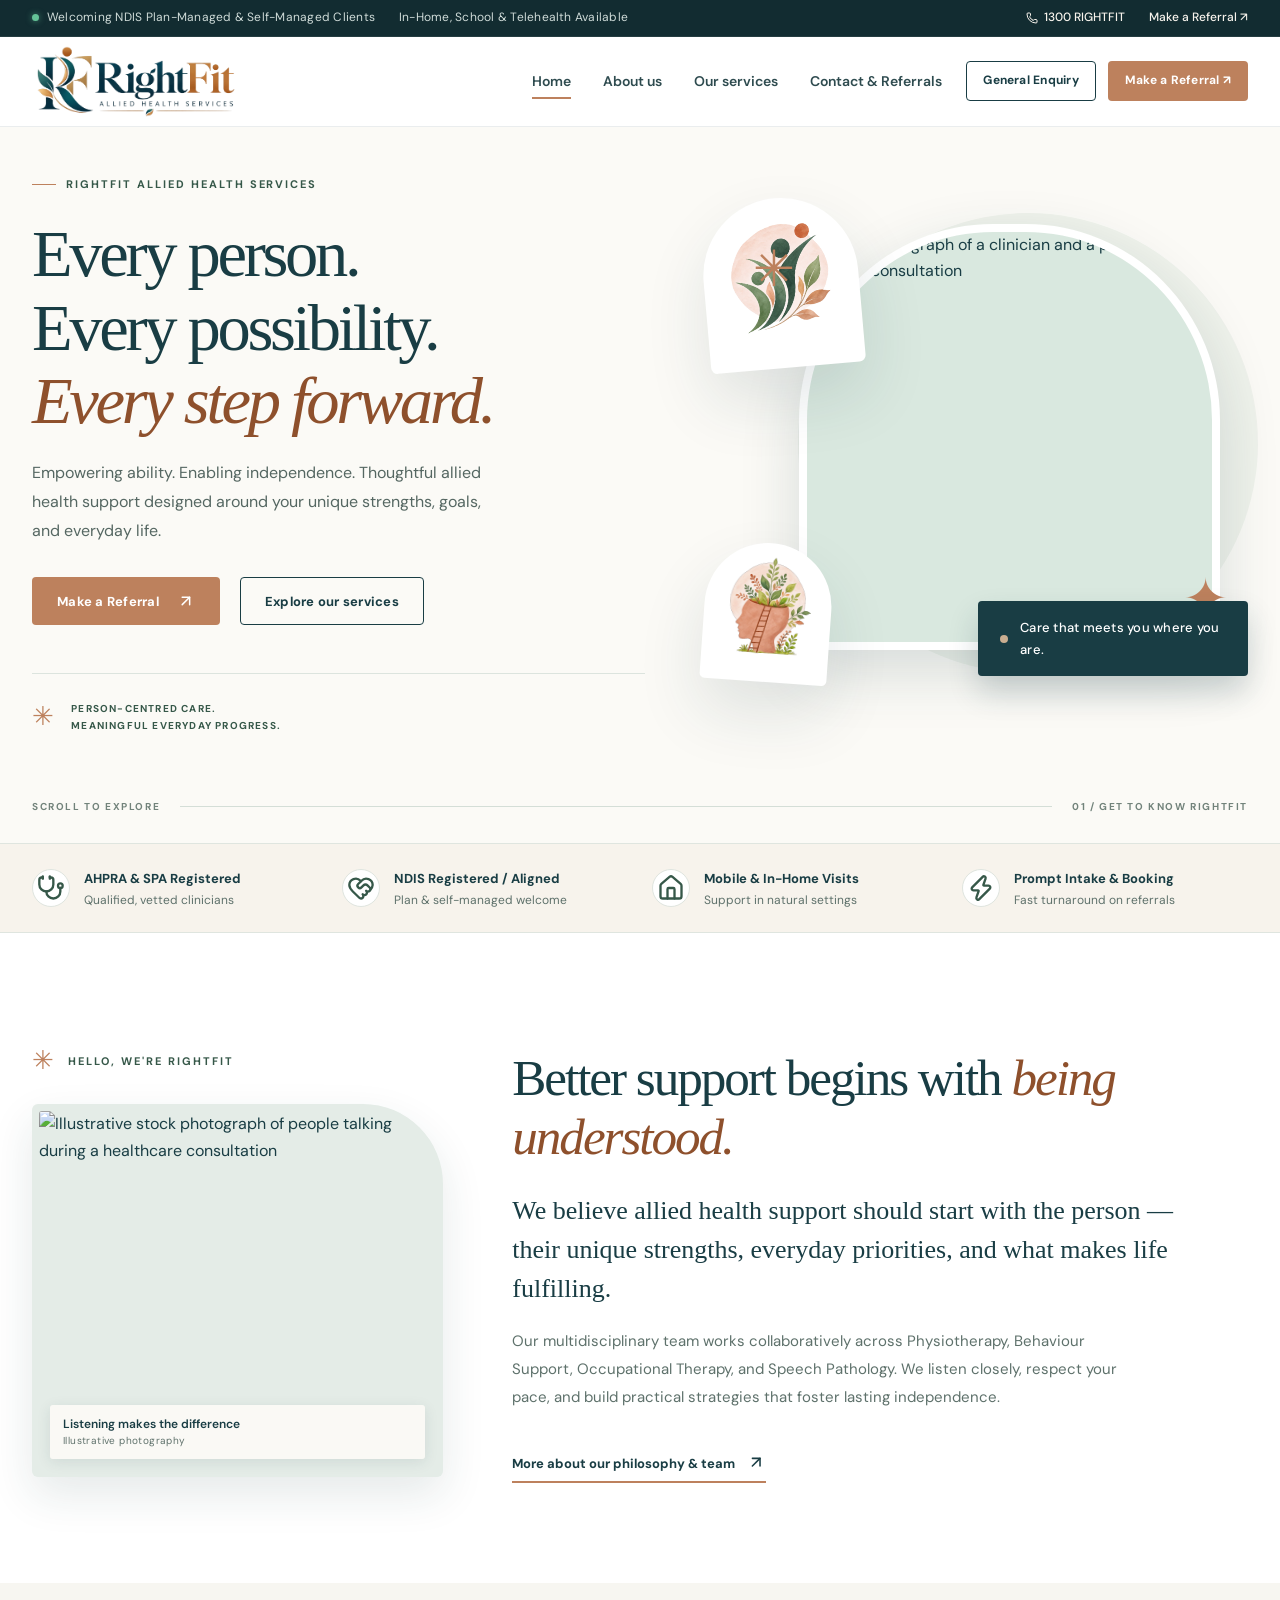
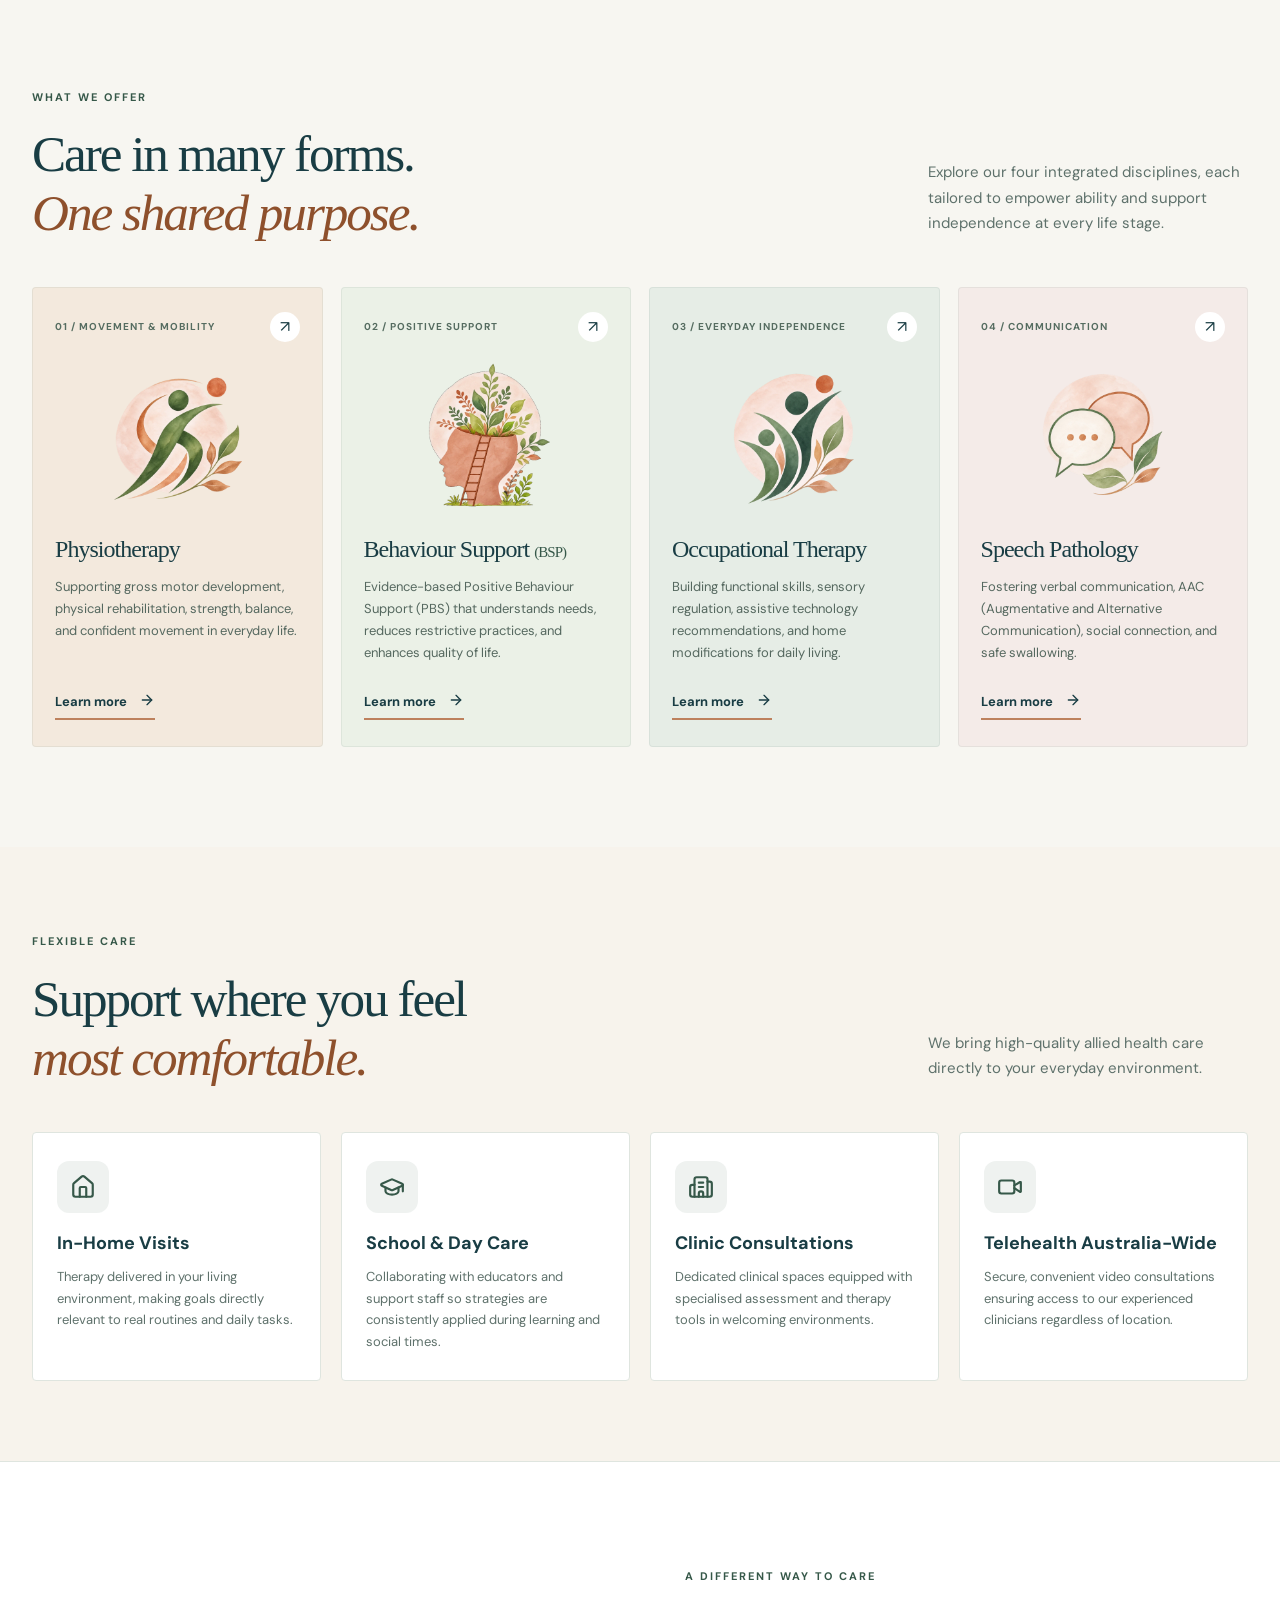
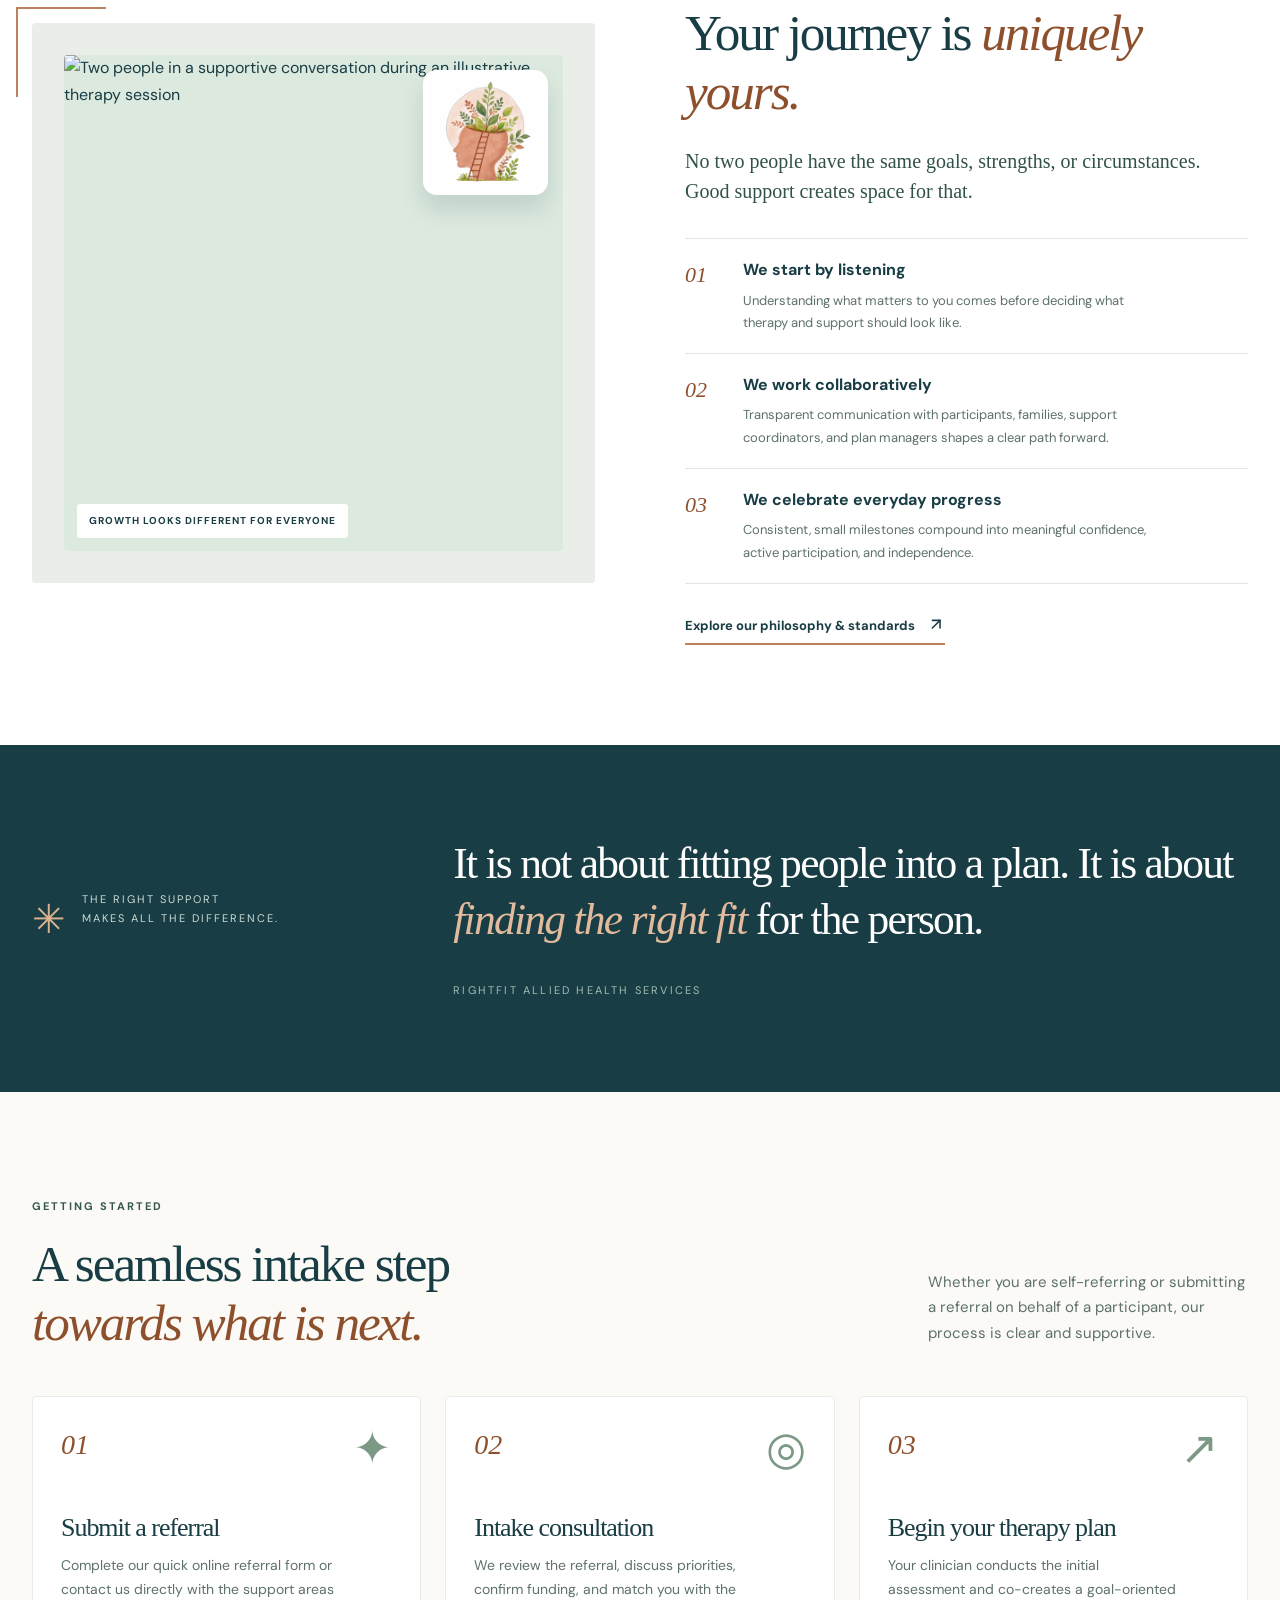
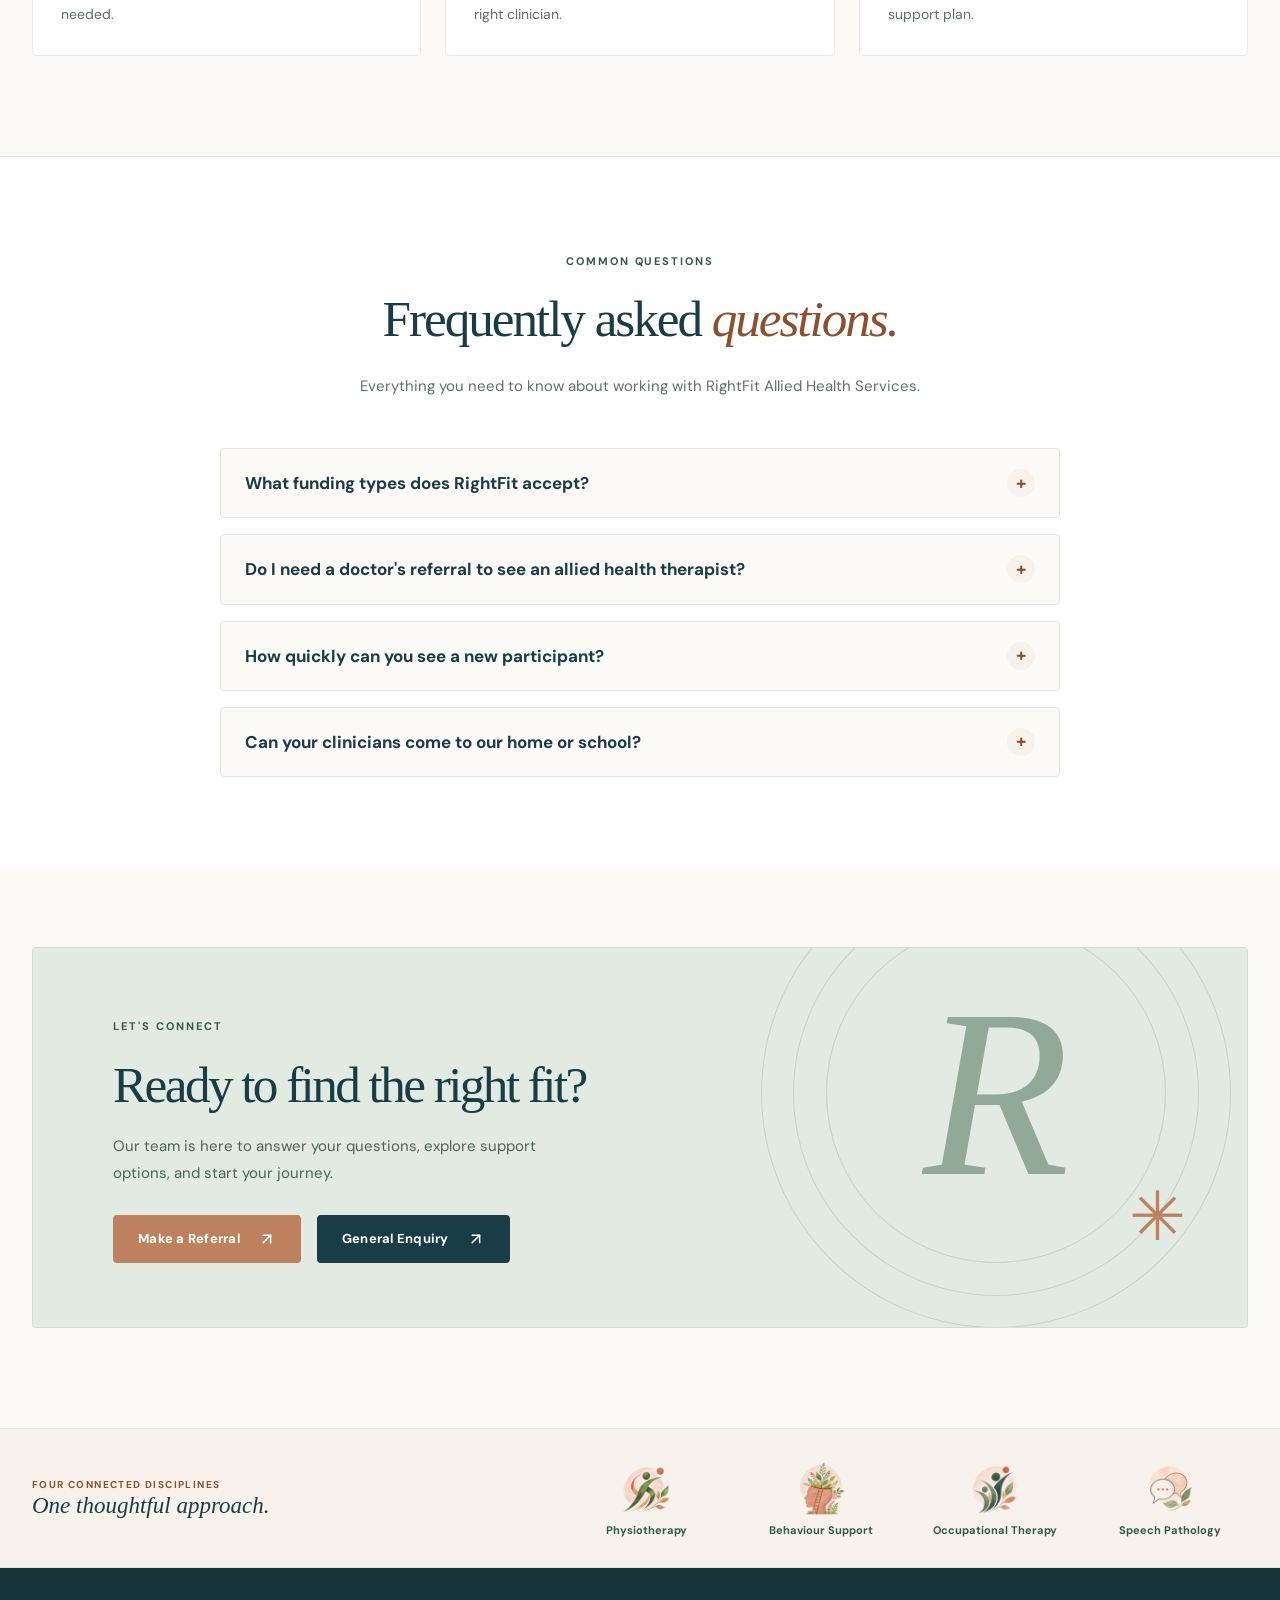
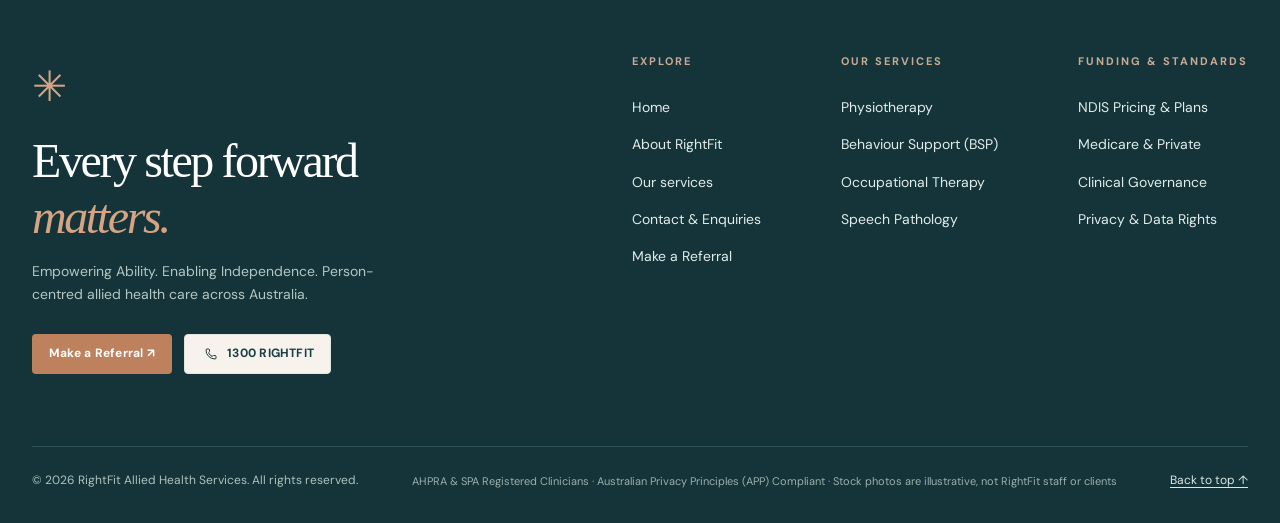
==== commit 4f778888: "design: add contextual photograph to homepage intro section" ====
--- a/index.html
+++ b/index.html
@@ -231,11 +231,23 @@
     <!-- Intro Section -->
     <section class="section intro-section" id="about-preview">
       <div class="container intro-grid">
-        <div class="section-overline">
-          <span class="star-icon" aria-hidden="true">✳</span>
-          <span>HELLO, WE'RE RIGHTFIT</span>
-        </div>
-        <div>
+        <div class="intro-visual-column">
+          <div class="section-overline">
+            <span class="star-icon" aria-hidden="true">✳</span>
+            <span>HELLO, WE'RE RIGHTFIT</span>
+          </div>
+          <figure class="intro-photo">
+            <img
+              src="https://images.pexels.com/photos/7108319/pexels-photo-7108319.jpeg?auto=compress&amp;cs=tinysrgb&amp;w=900"
+              alt="Illustrative stock photograph of people talking during a healthcare consultation"
+              width="900"
+              height="1125"
+              loading="lazy"
+              decoding="async">
+            <figcaption>Listening makes the difference <span>Illustrative photography</span></figcaption>
+          </figure>
+        </div>
+        <div class="intro-copy">
           <h2 class="section-title">Better support begins with <em>being understood.</em></h2>
           <p class="lead">
             We believe allied health support should start with the person — their unique strengths, everyday priorities, and what makes life fulfilling.
--- a/styles.css
+++ b/styles.css
@@ -2863,3 +2863,30 @@
  .values-visual-inner.rf-photo-values .rf-values-service-icon{width:95px;height:95px}
 }
 @media(prefers-reduced-motion:reduce){.rf-brand-icons img{transition:none}}
+
+
+/* Home introduction: fill the editorial left column with human-centred photography. */
+.intro-grid {
+  grid-template-columns: minmax(0, 0.95fr) minmax(0, 1.7fr);
+  gap: clamp(32px, 5.4vw, 82px);
+  align-items: center;
+}
+.intro-visual-column { min-width: 0; align-self: stretch; display: flex; flex-direction: column; justify-content: center; }
+.intro-visual-column .section-overline { padding-top: 0; margin: 0 0 22px; }
+.intro-photo { position: relative; width: 100%; margin: 0; background: var(--sage-light); padding: 7px; border-radius: 6px 80px 6px 6px; box-shadow: 0 18px 44px rgba(25,61,68,.11); }
+.intro-photo > img { display: block; width: 100%; height: clamp(285px, 28vw, 385px); max-height: 385px; object-fit: cover; object-position: center; border-radius: 3px 74px 3px 3px; }
+.intro-photo figcaption { position: absolute; left: 18px; bottom: 18px; right: 18px; padding: 11px 13px; border-radius: 3px; color: var(--ink); background: rgba(252,250,246,.93); backdrop-filter: blur(8px); font: 600 12px/1.35 var(--sans); box-shadow: 0 3px 14px rgba(25,61,68,.10); }
+.intro-photo figcaption span { display: block; color: var(--muted); font-weight: 400; font-size: 10px; letter-spacing: .04em; margin-top: 2px; }
+.intro-copy { min-width: 0; }
+@media (max-width: 860px) {
+  .intro-grid { grid-template-columns: 1fr; gap: 32px; align-items: stretch; }
+  .intro-visual-column { max-width: 580px; width: 100%; justify-self: center; margin-inline: auto; }
+  .intro-photo > img { height: 300px; max-height: none; }
+  .intro-visual-column .section-overline { margin-bottom: 14px; }
+}
+@media (max-width: 560px) {
+  .intro-grid { gap: 26px; }
+  .intro-photo > img { height: 270px; }
+  .intro-photo { border-top-right-radius: 54px; }
+  .intro-photo > img { border-top-right-radius: 49px; }
+}
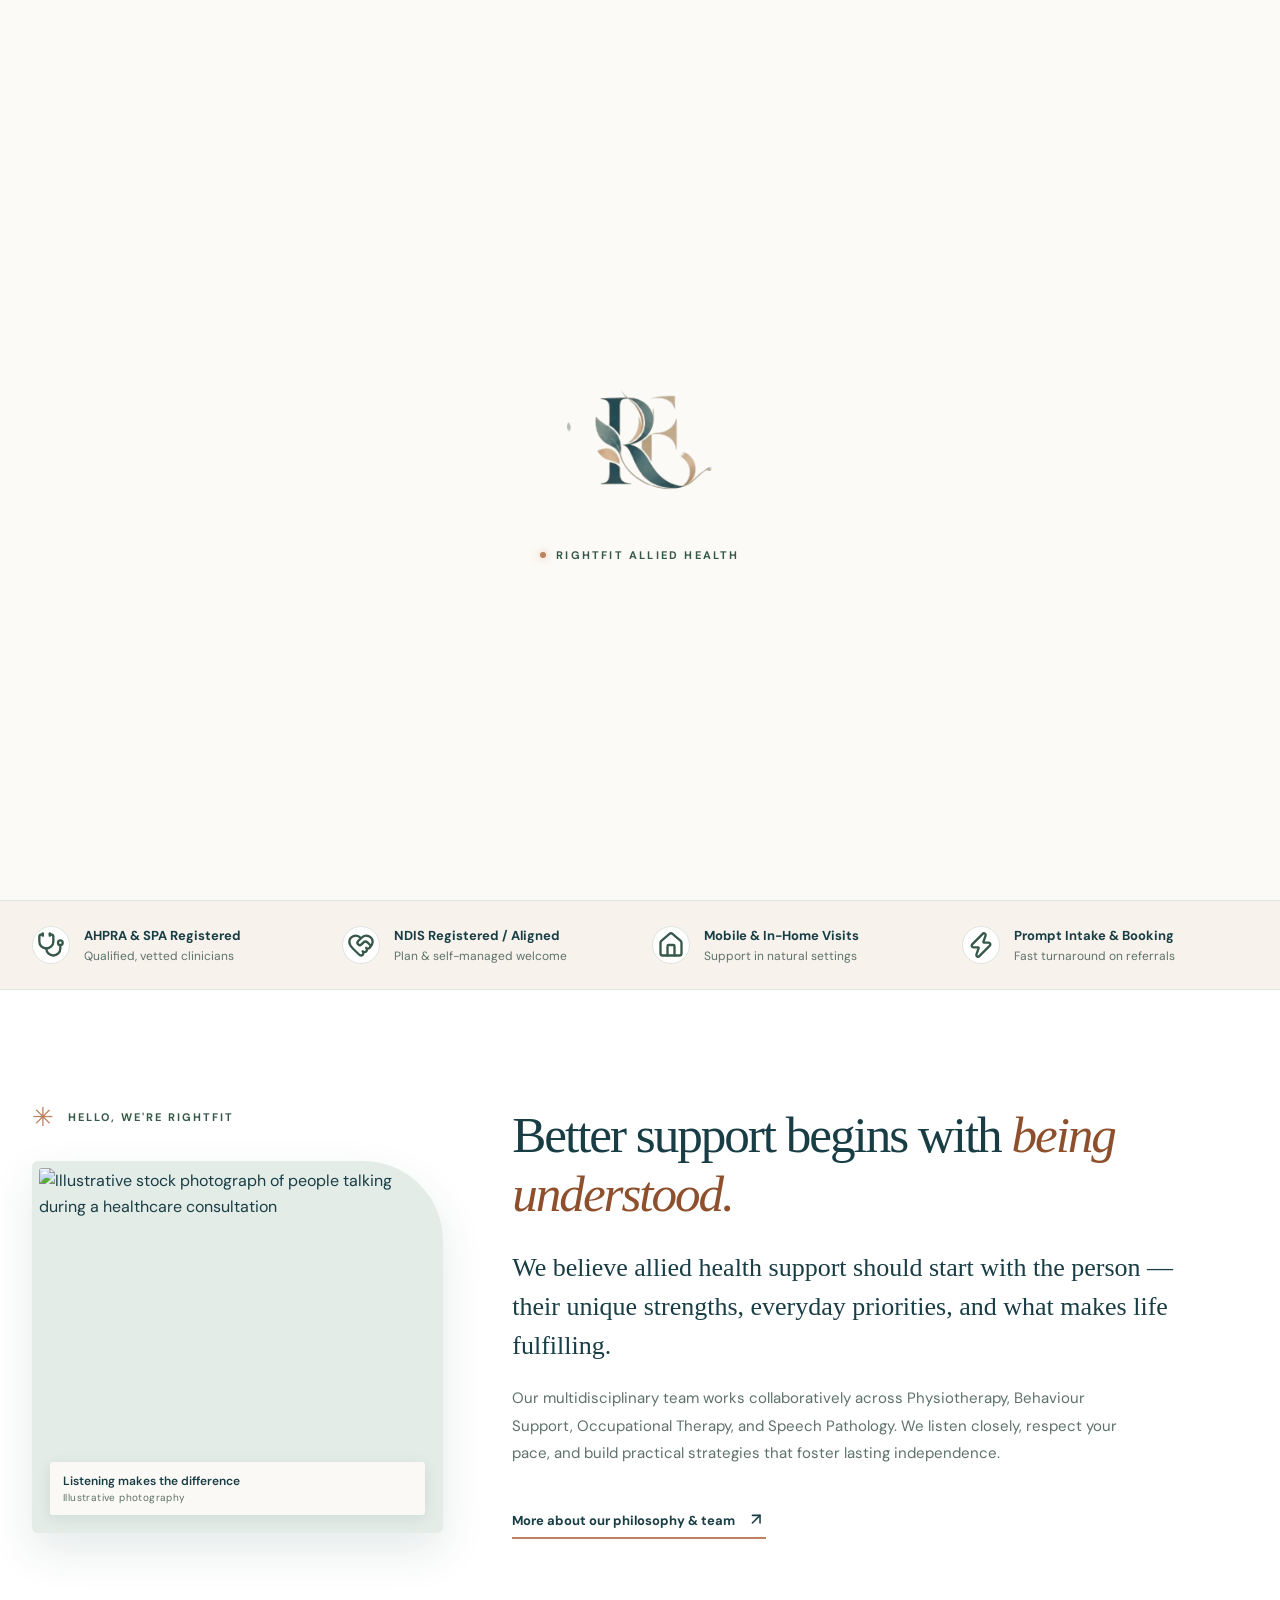
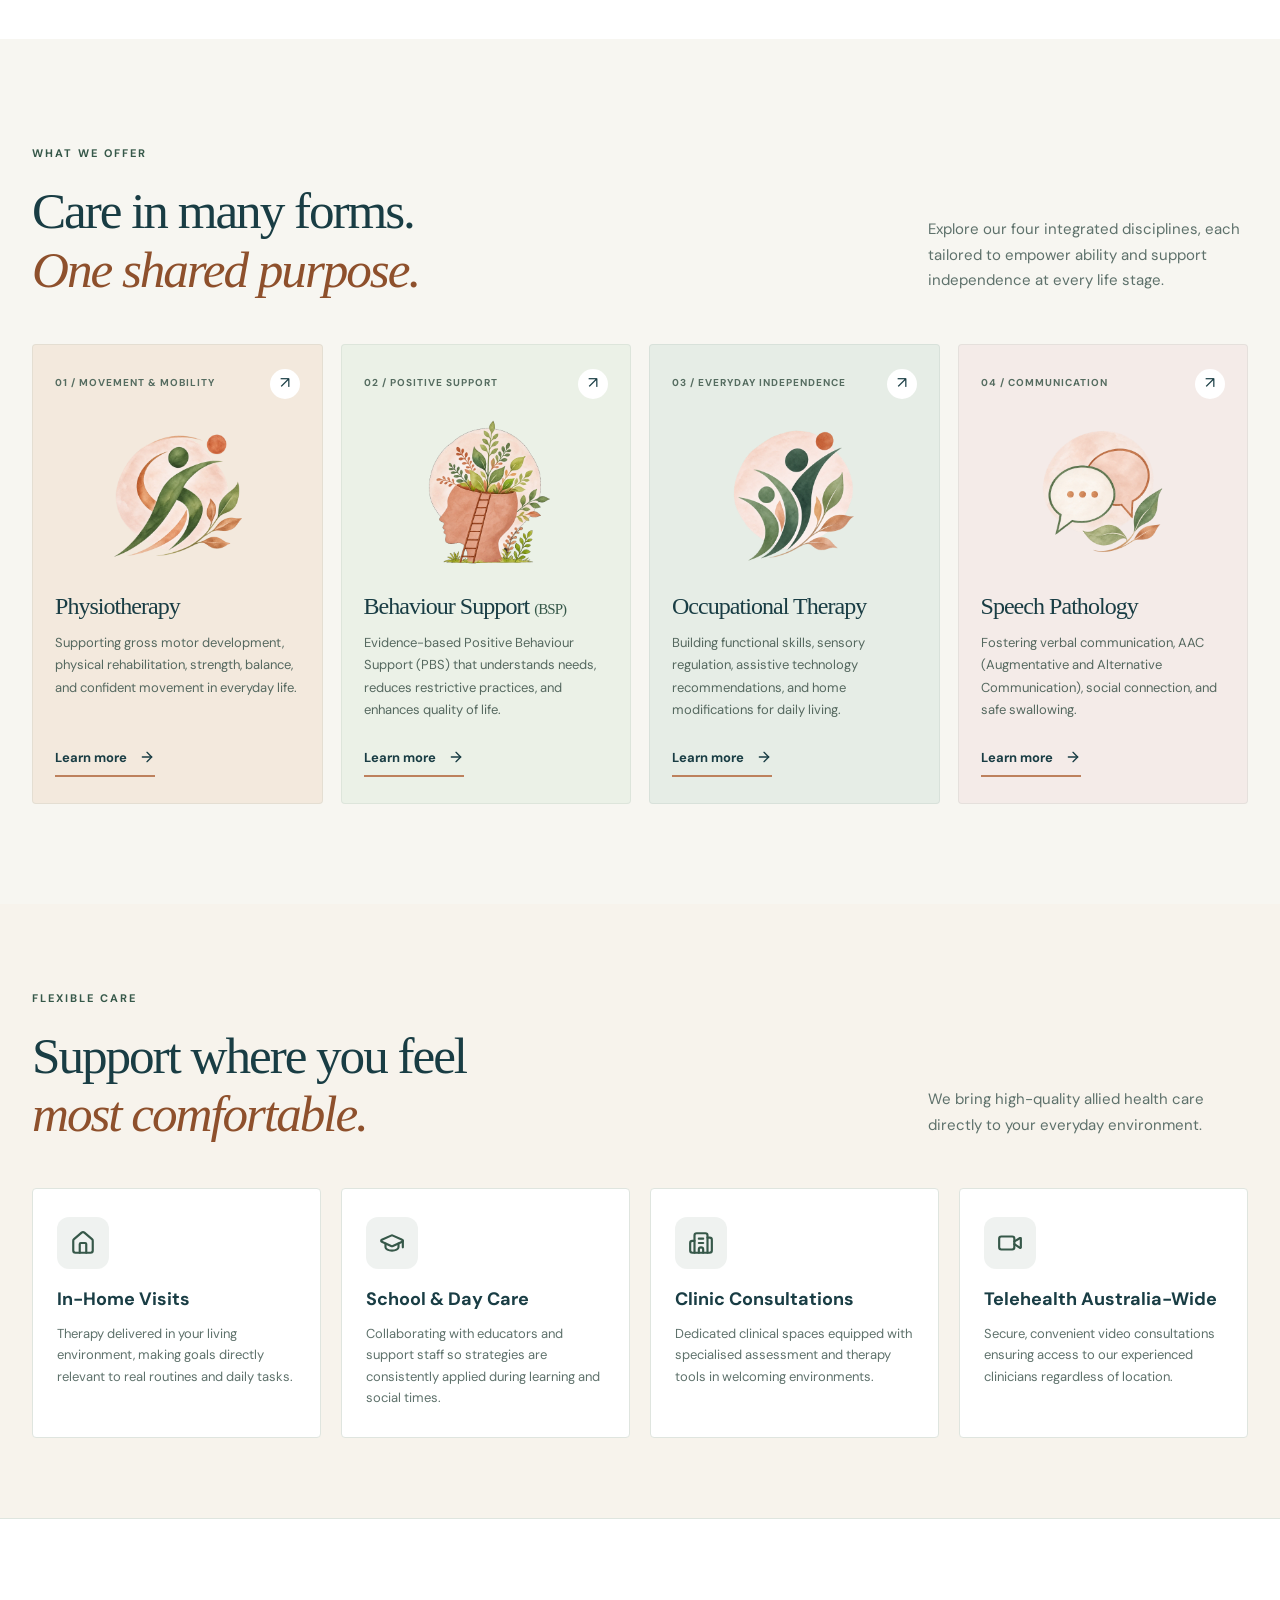
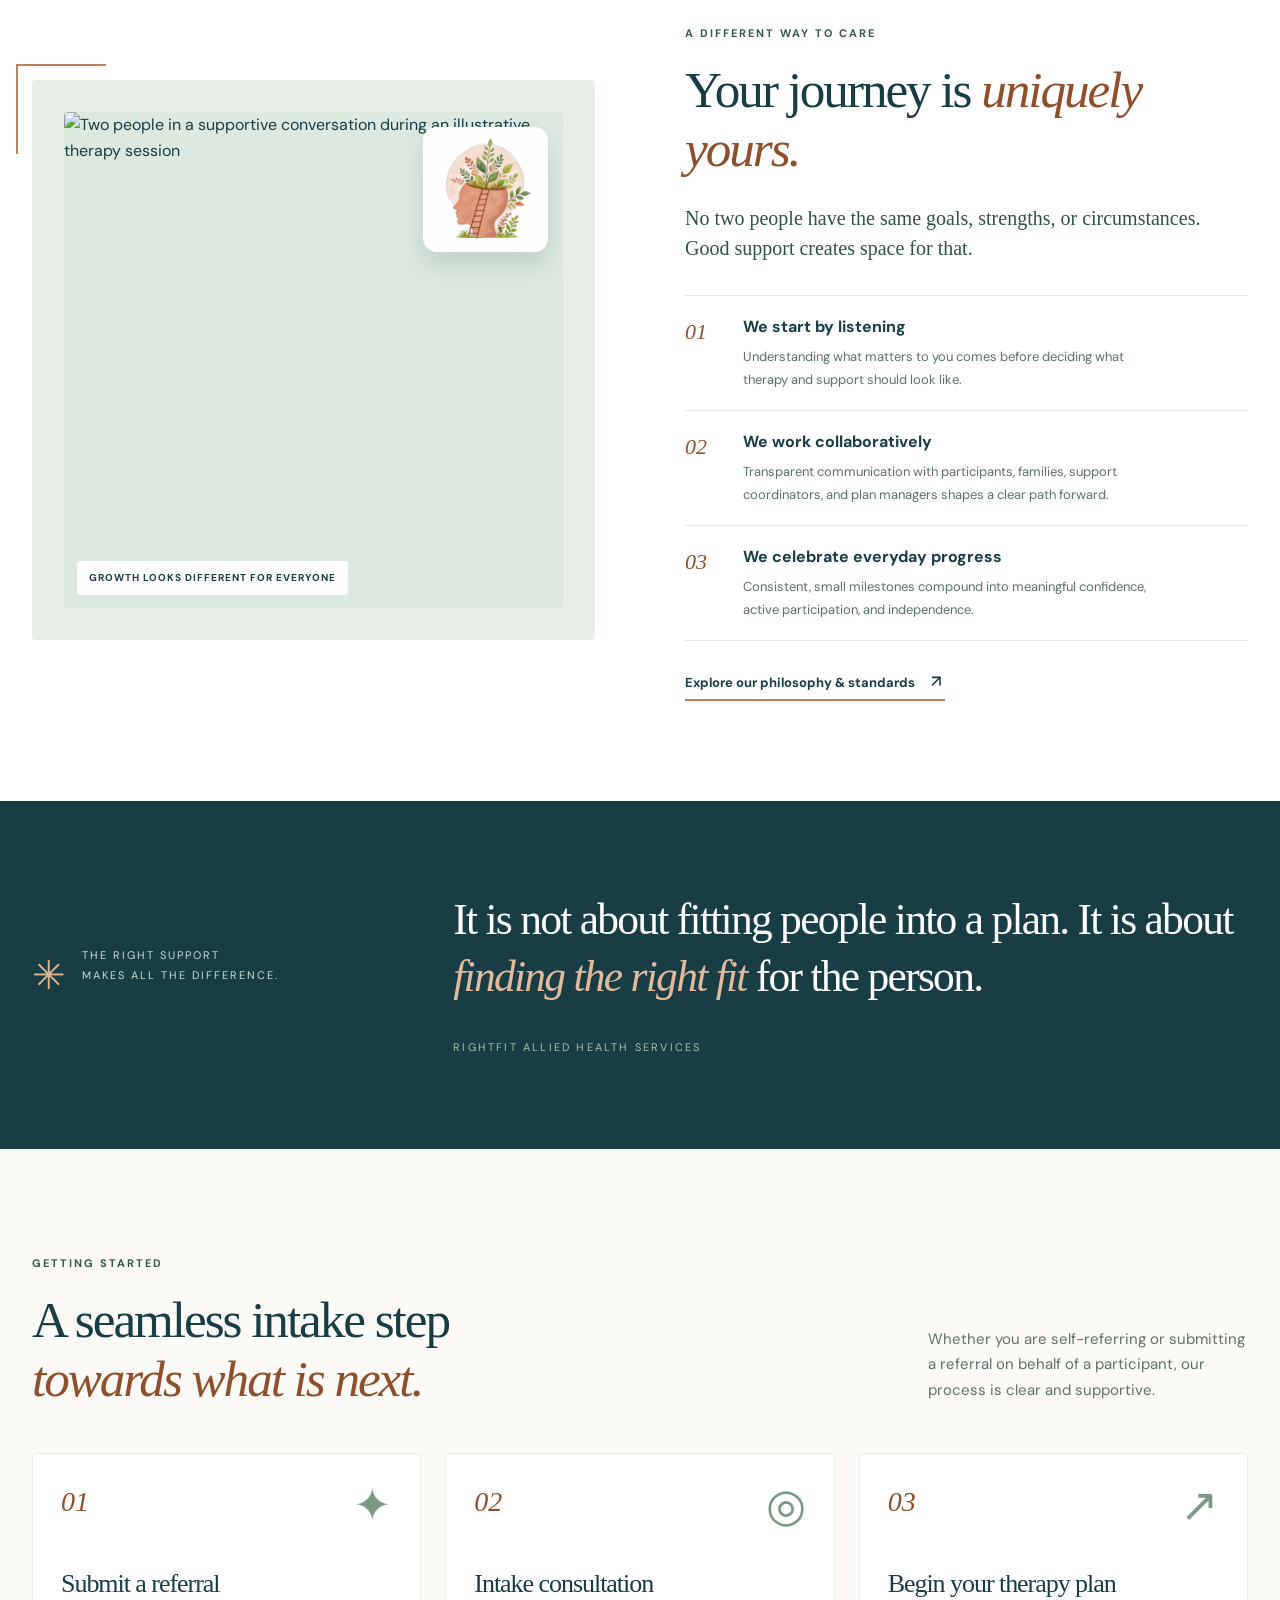
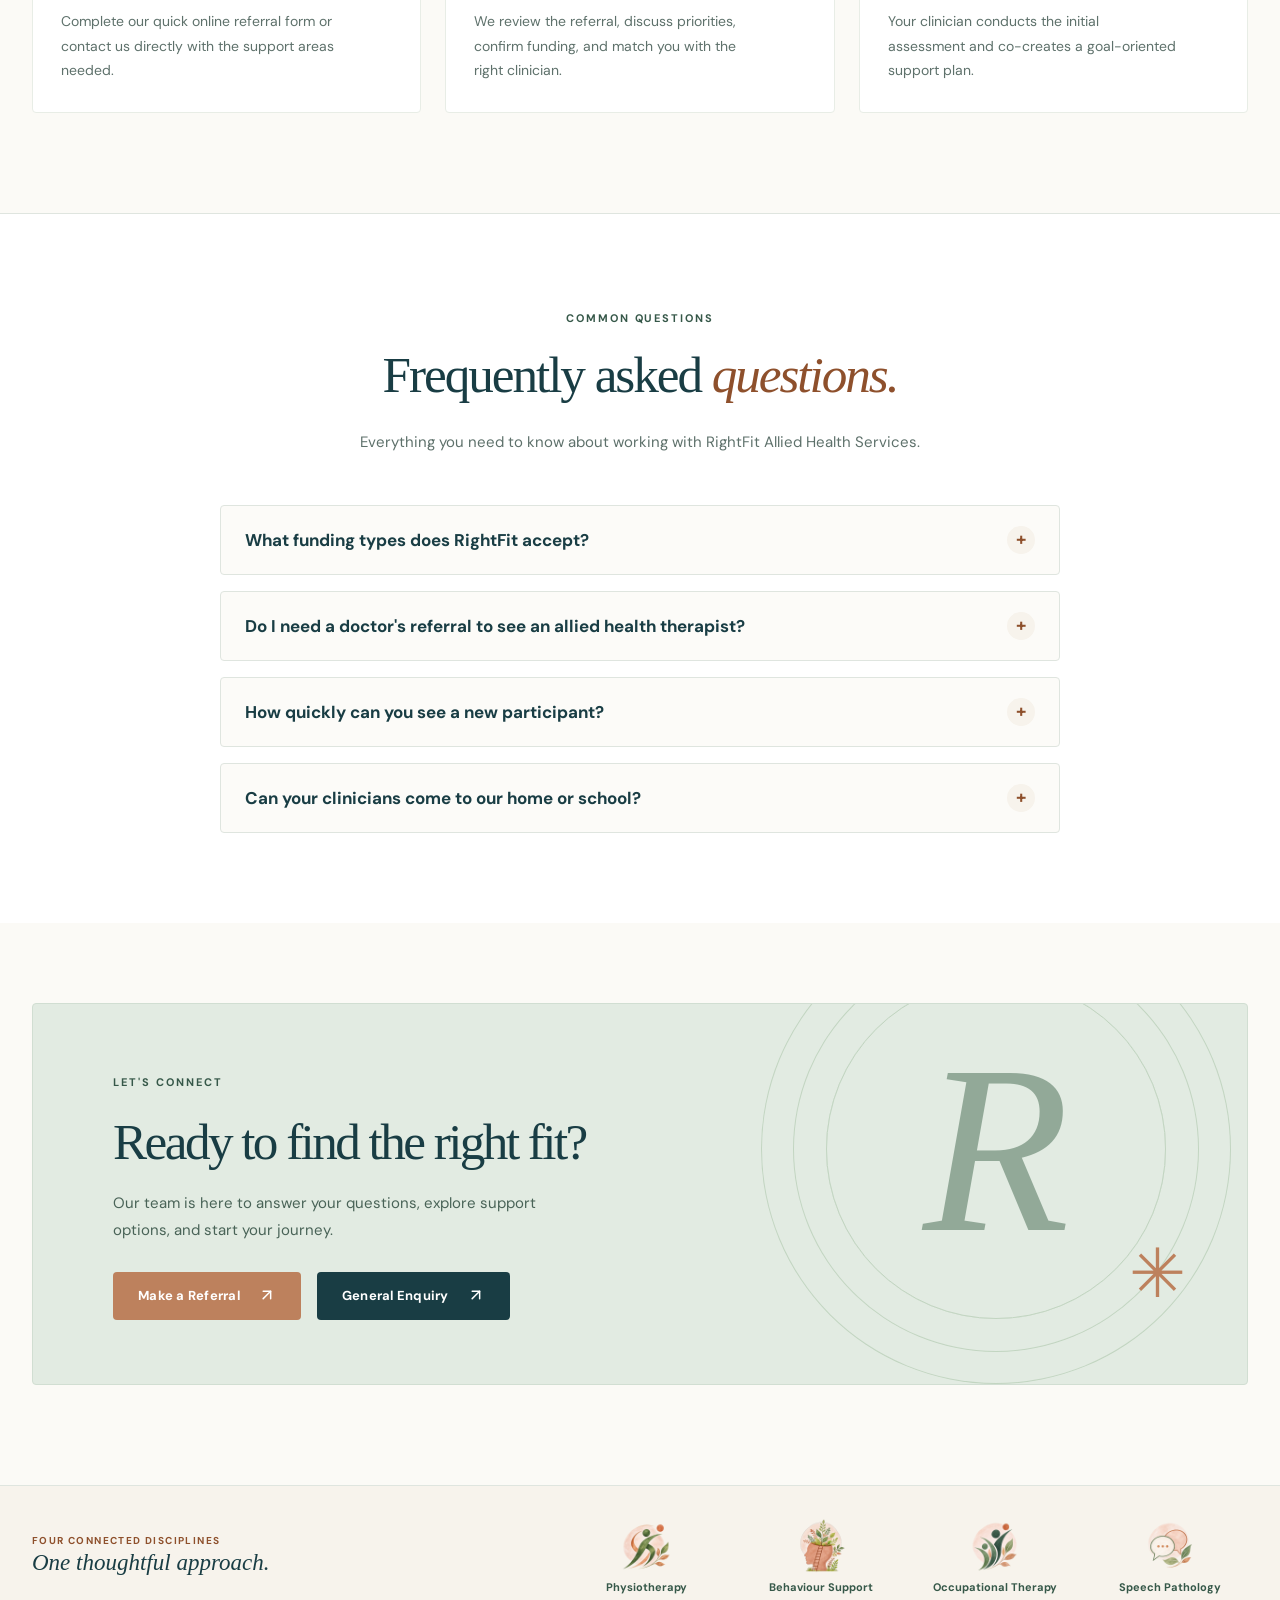
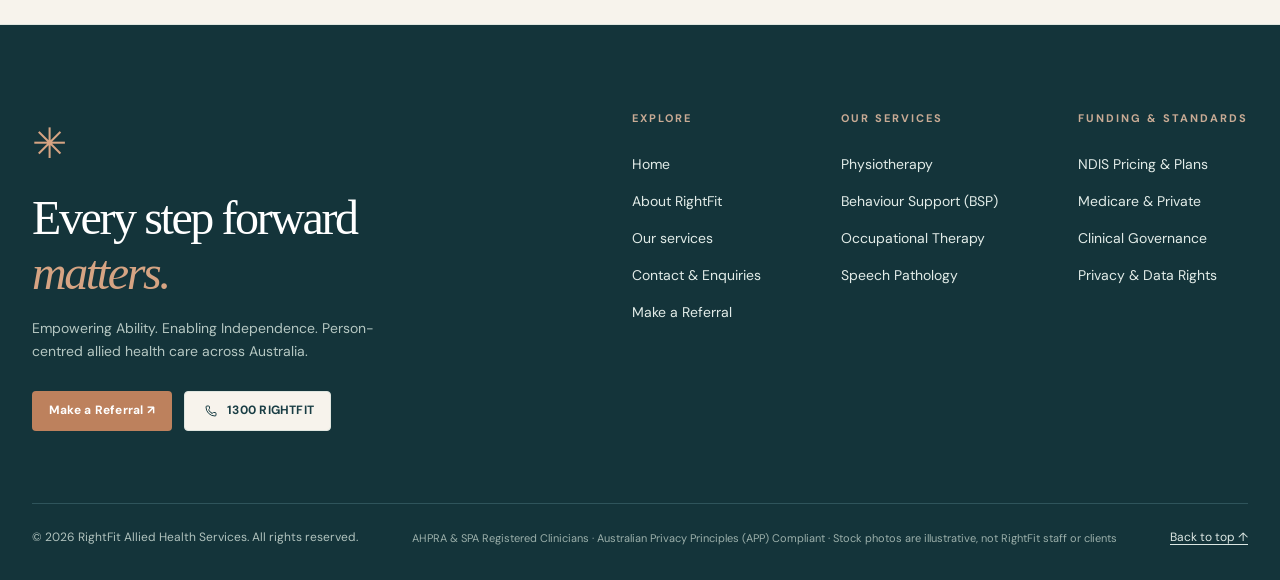
==== commit 3aa1b271: "layout: fit homepage hero to available viewport below navigation" ====
--- a/index.html
+++ b/index.html
@@ -145,7 +145,7 @@
 
   <main id="main">
     <!-- Hero Section -->
-    <section class="hero" aria-labelledby="hero-heading">
+    <section class="hero home-hero-viewport" aria-labelledby="hero-heading">
       <div class="container hero-grid">
         <div class="hero-copy">
           <div class="eyebrow"><span class="eyebrow-line"></span> RIGHTFIT ALLIED HEALTH SERVICES</div>
--- a/styles.css
+++ b/styles.css
@@ -57,7 +57,7 @@
   flex-direction: column;
   align-items: center;
   justify-content: center;
-  transition: opacity 0.45s cubic-bezier(0.16, 1, 0.3, 1), visibility 0.45s cubic-bezier(0.16, 1, 0.3, 1);
+  transition: opacity 0.8s cubic-bezier(0.16, 1, 0.3, 1), visibility 0.8s cubic-bezier(0.16, 1, 0.3, 1);
   pointer-events: all;
 }
 
@@ -101,7 +101,7 @@
   background: var(--copper);
   border-radius: 50%;
   box-shadow: 0 0 8px rgba(189, 129, 93, 0.6);
-  animation: pulse-dot 1.2s infinite ease-in-out;
+  animation: pulse-dot 1.75s infinite ease-in-out;
 }
 
 @keyframes pulse-dot {
@@ -2890,3 +2890,163 @@
   .intro-photo { border-top-right-radius: 54px; }
   .intro-photo > img { border-top-right-radius: 49px; }
 }
+
+
+/* Service page media system: photography is primary; original brand artwork is an inset signature. */
+.page-hero.rf-services-hero { overflow: hidden; }
+.rf-services-hero .page-hero-grid { grid-template-columns: minmax(0, 1fr) minmax(350px, .92fr); gap: clamp(28px,5vw,75px); min-height: 480px; padding-block: 52px; }
+.rf-services-hero-media { width: 100%; max-width: 510px; aspect-ratio: 1.18 / 1; position: relative; margin-inline: auto; isolation: isolate; }
+.rf-services-hero-photo { display:block; width: 100%; height: 100%; object-fit: cover; object-position: center 45%; border: 8px solid #fff; border-radius: 48% 48% 12px 12px; box-shadow: 0 22px 58px rgba(25,61,68,.16); background: var(--sage-light); }
+.rf-services-hero-badge { position:absolute; z-index:2; right:-10px; bottom:10px; width: 185px; height: 185px; background: rgba(252,250,246,.98); border: 5px solid white; border-radius: 23px; padding: 11px; box-shadow: 0 12px 35px rgba(25,61,68,.15); }
+.rf-services-hero-badge .mini-four { width: 100%; height: 100%; grid-template-columns: repeat(2,minmax(0,1fr)); gap: 8px; }
+.rf-services-hero-badge .mini-four picture { width:100%; height:100%; min-width:0; min-height:0; }
+.rf-services-hero-badge .mini-four img { max-width: 64px !important; max-height: 64px !important; width: 100% !important; height: 100% !important; object-fit:contain; }
+.rf-services-hero-photo-note { position:absolute; bottom:13px; left:20px; z-index:1; color:#fff; background:rgba(18,44,49,.78); font-size:10px; letter-spacing:.045em; border-radius:4px; padding:6px 9px; }
+.services-page-section .service-showcase-grid,
+.services-page-section .service-showcase-grid.reverse { grid-template-columns: minmax(0,1.38fr) minmax(0,.9fr); column-gap:clamp(28px,3.5vw,56px); align-items:start; }
+.services-page-section .service-showcase-grid.reverse { grid-template-columns: minmax(0,.9fr) minmax(0,1.38fr); }
+.services-page-section .service-content { min-width: 0; }
+.services-page-section .service-art-wrapper.rf-service-media {
+  width:100%; max-width:none; min-width:0; margin:0; padding: 0;
+  display:block; position:relative; top:auto; align-self:start;
+  overflow:visible; background:transparent; border:0; border-radius:0;
+}
+.services-page-section .rf-service-photo-feature { position:relative; margin:0; padding:0; width:100%; height:auto; background:var(--sage-light); overflow:hidden; border:6px solid white; border-radius:42% 42% 9px 9px; box-shadow:0 18px 48px rgba(25,61,68,.13); }
+.services-page-section .rf-service-photo-feature .rf-service-photo-img { width:100%; height:clamp(370px,35vw,485px); display:block; object-fit:cover; object-position:center; max-width:none; border-radius:inherit; }
+.services-page-section .rf-service-photo-feature figcaption.rf-photo-caption { position:absolute; bottom:13px; left:14px; padding:7px 10px; color:#fff; background:rgba(18,44,49,.77); border-radius:4px; font-size:10px; letter-spacing:.035em; }
+.services-page-section .rf-service-illustration { position:absolute; z-index:2; right:-14px; top:18px; width:clamp(112px,12vw,155px); height:clamp(112px,12vw,155px); display:flex; align-items:center; justify-content:center; margin:0; padding:8px; background:#fbfaf6; border:5px solid #fff; border-radius:18px; box-shadow:0 12px 32px rgba(25,61,68,.14); }
+.services-page-section .rf-service-illustration img.service-art-image { width:100%; height:100%; max-width:none; max-height:none; object-fit:contain; aspect-ratio:1/1; }
+.services-page-section .service-art-caption { margin-top:18px; padding-inline:3px; font-size:10px; text-align:left; line-height:1.5; color:var(--forest); }
+@media (max-width: 1100px) {
+  .rf-services-hero .page-hero-grid { grid-template-columns:1.12fr 0.88fr; gap:30px; }
+  .services-page-section .service-showcase-card { padding:36px 30px; }
+  .services-page-section .service-showcase-grid, .services-page-section .service-showcase-grid.reverse { gap:28px; }
+  .services-page-section .clinical-columns { grid-template-columns:1fr; gap:10px; }
+  .services-page-section .rf-service-photo-feature .rf-service-photo-img { height:420px; }
+}
+@media (max-width: 860px) {
+  .rf-services-hero .page-hero-grid { grid-template-columns:1fr; gap:26px; min-height:0; padding-block:38px 42px; }
+  .rf-services-hero-media { width:min(100%,520px); aspect-ratio: 1.45/1; }
+  .rf-services-hero-photo { border-radius:36% 36% 12px 12px; }
+  .rf-services-hero-badge { width:145px; height:145px; right:0; bottom:-8px; border-radius:17px; }
+  .rf-services-hero-badge .mini-four img { max-width:52px !important; max-height:52px !important; }
+  .services-page-section .service-showcase-grid, .services-page-section .service-showcase-grid.reverse { grid-template-columns:1fr; }
+  .services-page-section .service-showcase-grid .rf-service-media,
+  .services-page-section .service-showcase-grid.reverse .rf-service-media { order:-1 !important; margin:0 auto 4px; max-width:620px; position:relative; }
+  .services-page-section .service-showcase-grid .service-content,
+  .services-page-section .service-showcase-grid.reverse .service-content { order:2 !important; }
+  .services-page-section .rf-service-photo-feature .rf-service-photo-img { height:clamp(270px,55vw,380px); }
+  .services-page-section .rf-service-illustration { width:115px; height:115px; right:10px; top:10px; }
+  .services-page-section .service-art-caption { margin-top:12px; }
+}
+@media (max-width: 560px) {
+  .rf-services-hero .page-hero-grid { padding-block:32px 38px; }
+  .rf-services-hero-media { aspect-ratio: 1.26 / 1; }
+  .rf-services-hero-badge { width:116px; height:116px; border-width:4px; padding:6px; right:0; bottom:-5px; }
+  .rf-services-hero-badge .mini-four { gap:2px; }
+  .rf-services-hero-badge .mini-four img { max-width:44px !important; max-height:44px !important; }
+  .rf-services-hero-photo-note { left:12px; bottom:10px; }
+  .services-page-section .service-showcase-card { padding:24px 18px; }
+  .services-page-section .rf-service-photo-feature { border-width:4px; border-radius:32% 32% 8px 8px; }
+  .services-page-section .rf-service-photo-feature .rf-service-photo-img { height:clamp(245px,74vw,345px); }
+  .services-page-section .rf-service-illustration { width:94px; height:94px; right:4px; top:9px; padding:4px; border-width:4px; border-radius:13px; }
+  .services-page-section .service-art-caption { font-size:9px; letter-spacing:.08em; }
+}
+
+
+/* Home first fold: topbar + sticky header + hero add up to the visible viewport.
+   This is a minimum, not a rigid height, so smaller screens can scroll rather than clip text. */
+.home-hero-viewport {
+  --rf-first-fold-offset: 127px; /* Measured precisely by script.js after layout. */
+  min-height: calc(100vh - var(--rf-first-fold-offset));
+  min-height: calc(100svh - var(--rf-first-fold-offset));
+  display: flex;
+  flex-direction: column;
+}
+.home-hero-viewport > .hero-grid {
+  flex: 1 0 auto;
+  min-height: 0; /* Overrides the old fixed 620px content height. */
+  gap: clamp(18px, 3.3vw, 48px);
+  padding-block: clamp(14px, 2.6svh, 34px);
+}
+.home-hero-viewport h1 {
+  font-size: clamp(42px, min(5.2vw, 7.7svh), 72px);
+  margin-block: clamp(12px, 2svh, 21px);
+}
+.home-hero-viewport .hero-intro {
+  margin-bottom: clamp(14px, 2.5svh, 27px);
+}
+.home-hero-viewport .hero-note {
+  margin-top: clamp(15px, 3svh, 36px);
+  padding-top: 14px;
+}
+.home-hero-viewport .hero-visual {
+  height: clamp(290px, calc(100svh - 360px), 520px);
+}
+.home-hero-viewport > .hero-footer {
+  flex: 0 0 auto;
+  padding-block: 7px 12px;
+}
+@media (max-width: 860px) {
+  .home-hero-viewport { --rf-first-fold-offset: 72px; }
+  .home-hero-viewport > .hero-grid {
+    grid-template-columns: minmax(0, 1fr);
+    align-content: center;
+    gap: clamp(8px, 1.5svh, 18px);
+    padding-block: clamp(10px, 1.8svh, 20px) 6px;
+  }
+  .home-hero-viewport h1 {
+    font-size: clamp(34px, min(8.5vw, 5.8svh), 48px);
+    margin-block: 12px;
+  }
+  .home-hero-viewport .hero-intro { margin-bottom: 16px; line-height: 1.6; }
+  .home-hero-viewport .hero-buttons { gap: 10px; }
+  .home-hero-viewport .hero-note { margin-top: 16px; padding-top: 10px; }
+  .home-hero-viewport .hero-visual {
+    width: 100%;
+    max-width: 420px;
+    height: clamp(175px, 26svh, 290px);
+    margin-inline: auto;
+  }
+  .home-hero-viewport > .hero-footer { padding-block: 5px 9px; }
+}
+@media (max-width: 560px) {
+  .home-hero-viewport { --rf-first-fold-offset: 68px; }
+  .home-hero-viewport > .hero-grid {
+    gap: clamp(6px, 1.2svh, 12px);
+    padding-block: 12px 5px;
+  }
+  .home-hero-viewport h1 {
+    font-size: clamp(32px, 8.4vw, 42px);
+    line-height: 1.1;
+    margin: 10px 0 11px;
+  }
+  .home-hero-viewport .hero-intro {
+    font-size: 14px;
+    line-height: 1.55;
+    margin-bottom: 12px;
+  }
+  .home-hero-viewport .hero-buttons { gap: 8px; }
+  .home-hero-viewport .hero-buttons .btn {
+    min-height: 42px;
+    padding: 9px 14px;
+  }
+  .home-hero-viewport .hero-note {
+    margin-top: 12px;
+    padding-top: 9px;
+    font-size: 9px;
+    line-height: 1.45;
+  }
+  .home-hero-viewport .hero-visual {
+    height: clamp(170px, 26svh, 270px);
+    max-width: min(320px, 100%);
+  }
+  .home-hero-viewport > .hero-footer {
+    font-size: 9px;
+    padding-block: 4px 9px;
+  }
+}
+@media (max-width: 560px) and (max-height: 720px) {
+  .home-hero-viewport .hero-note { margin-top: 8px; padding-top: 7px; }
+  .home-hero-viewport .hero-visual { height: clamp(150px, 23svh, 195px); }
+}
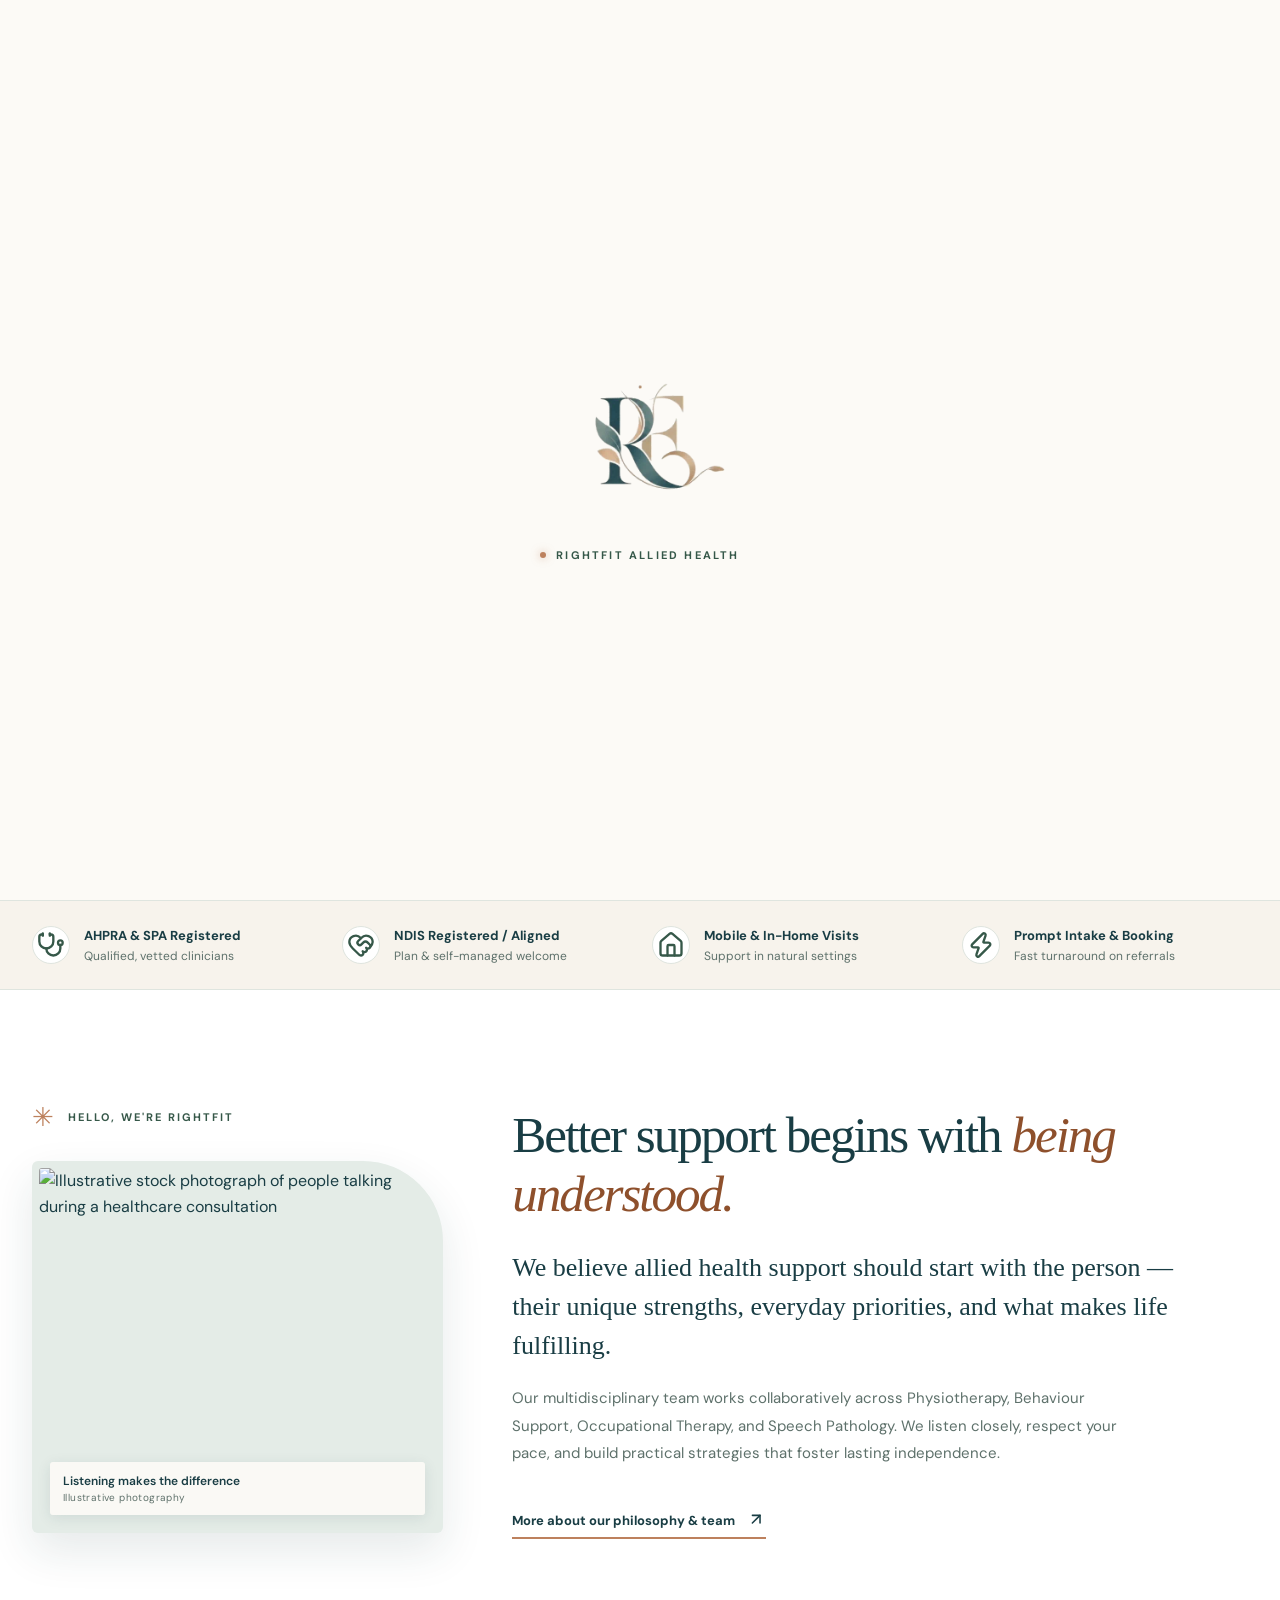
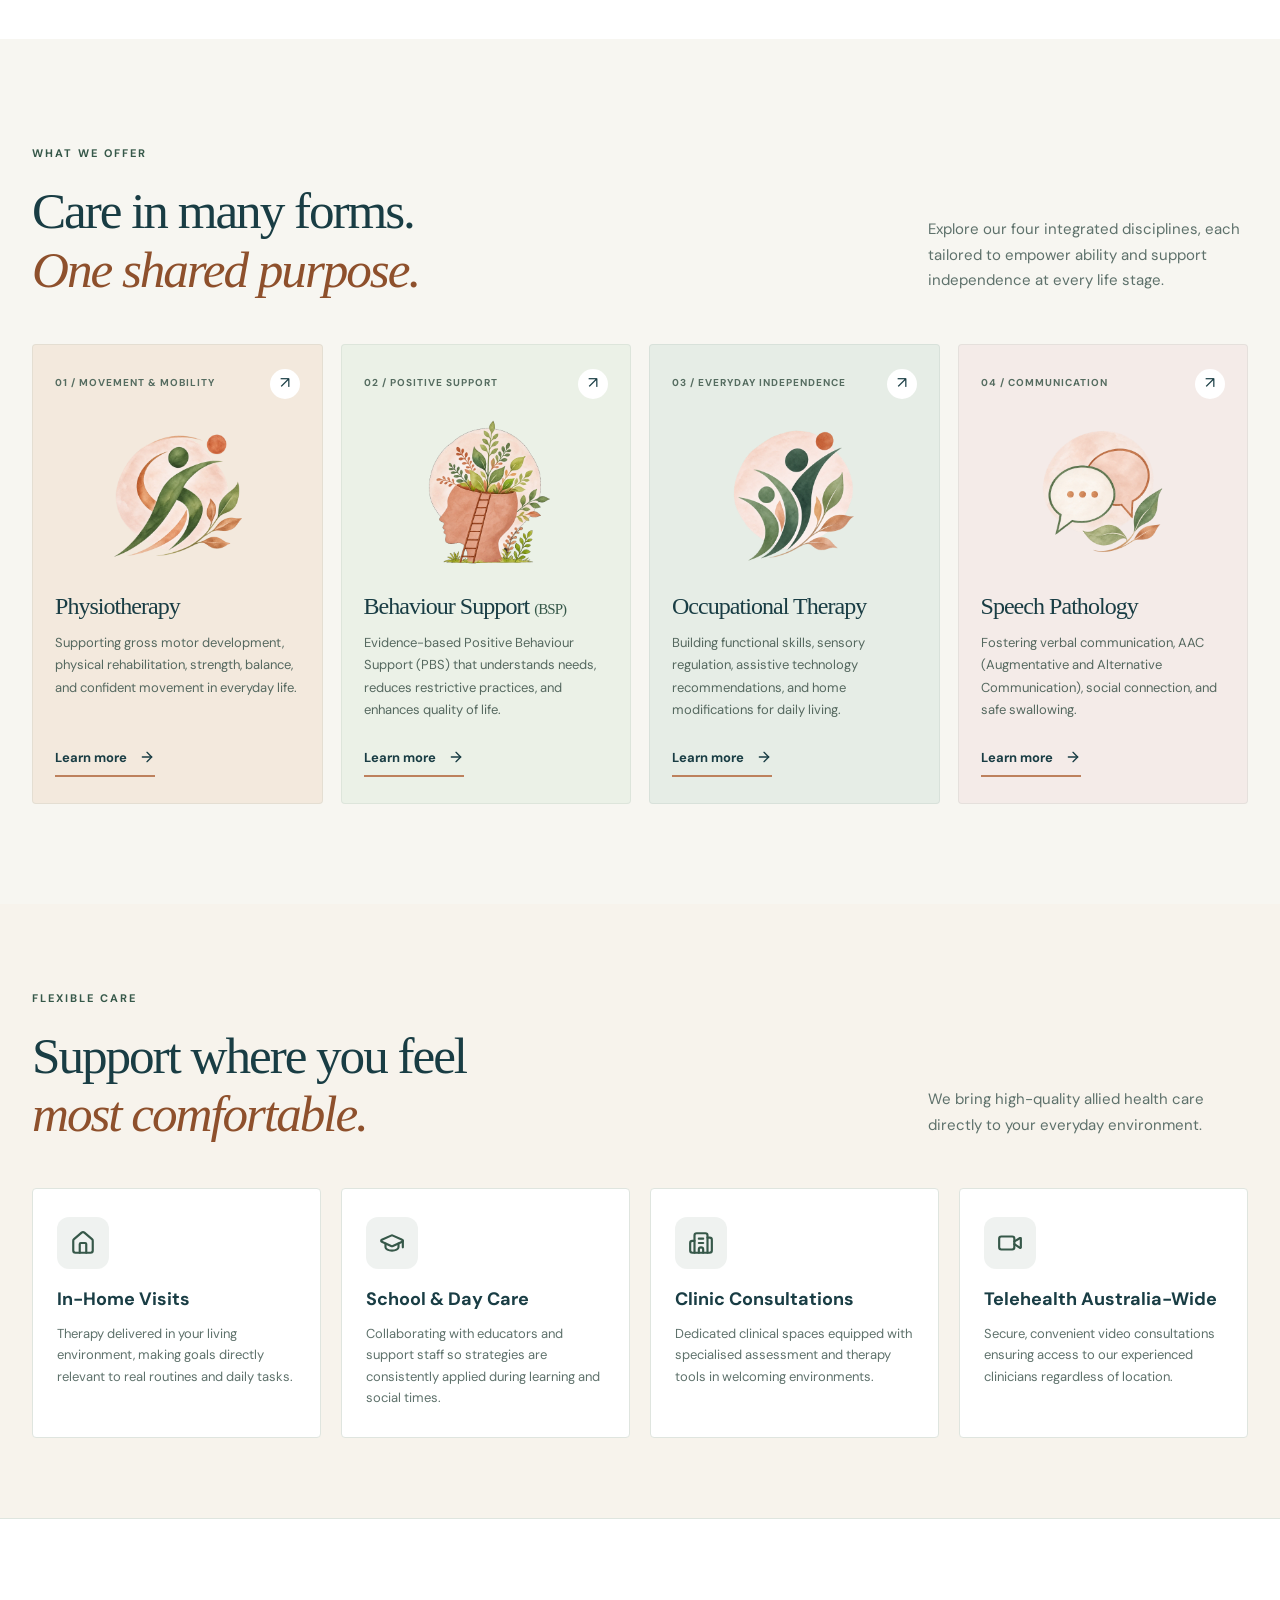
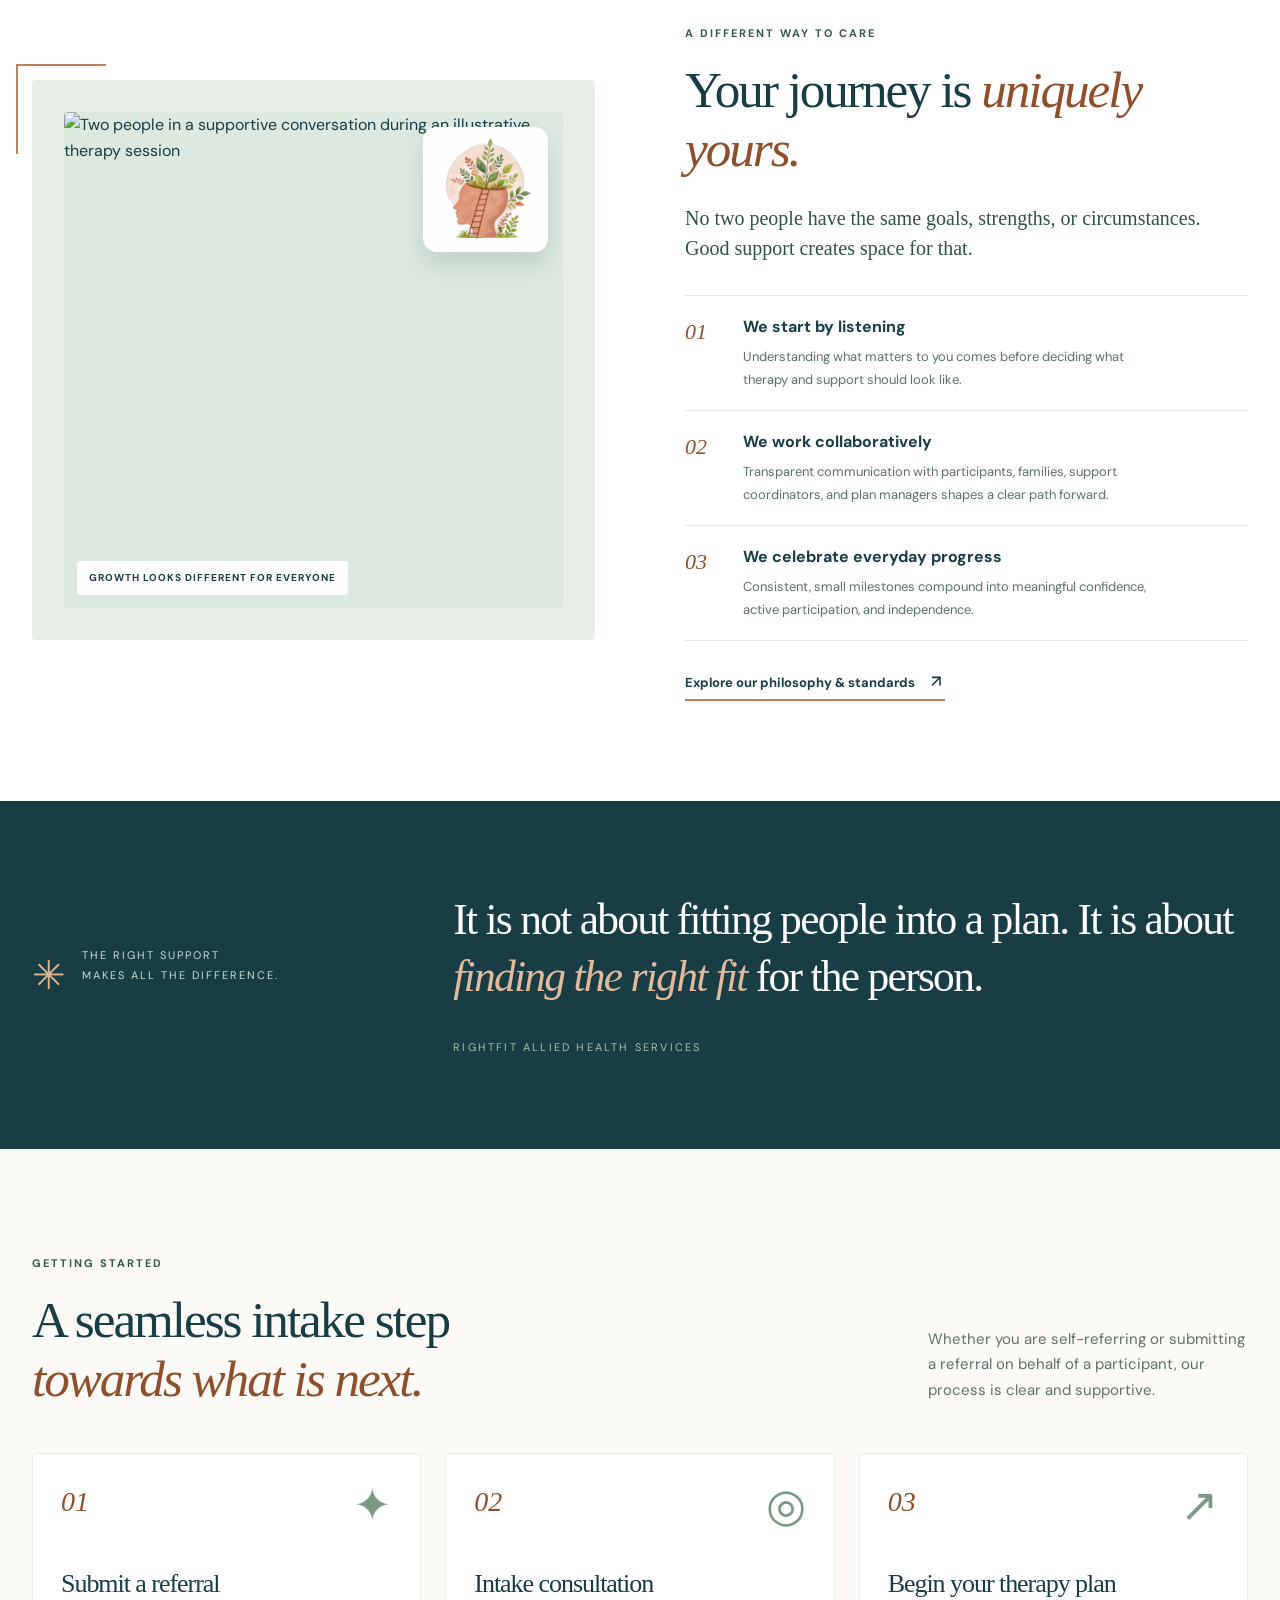
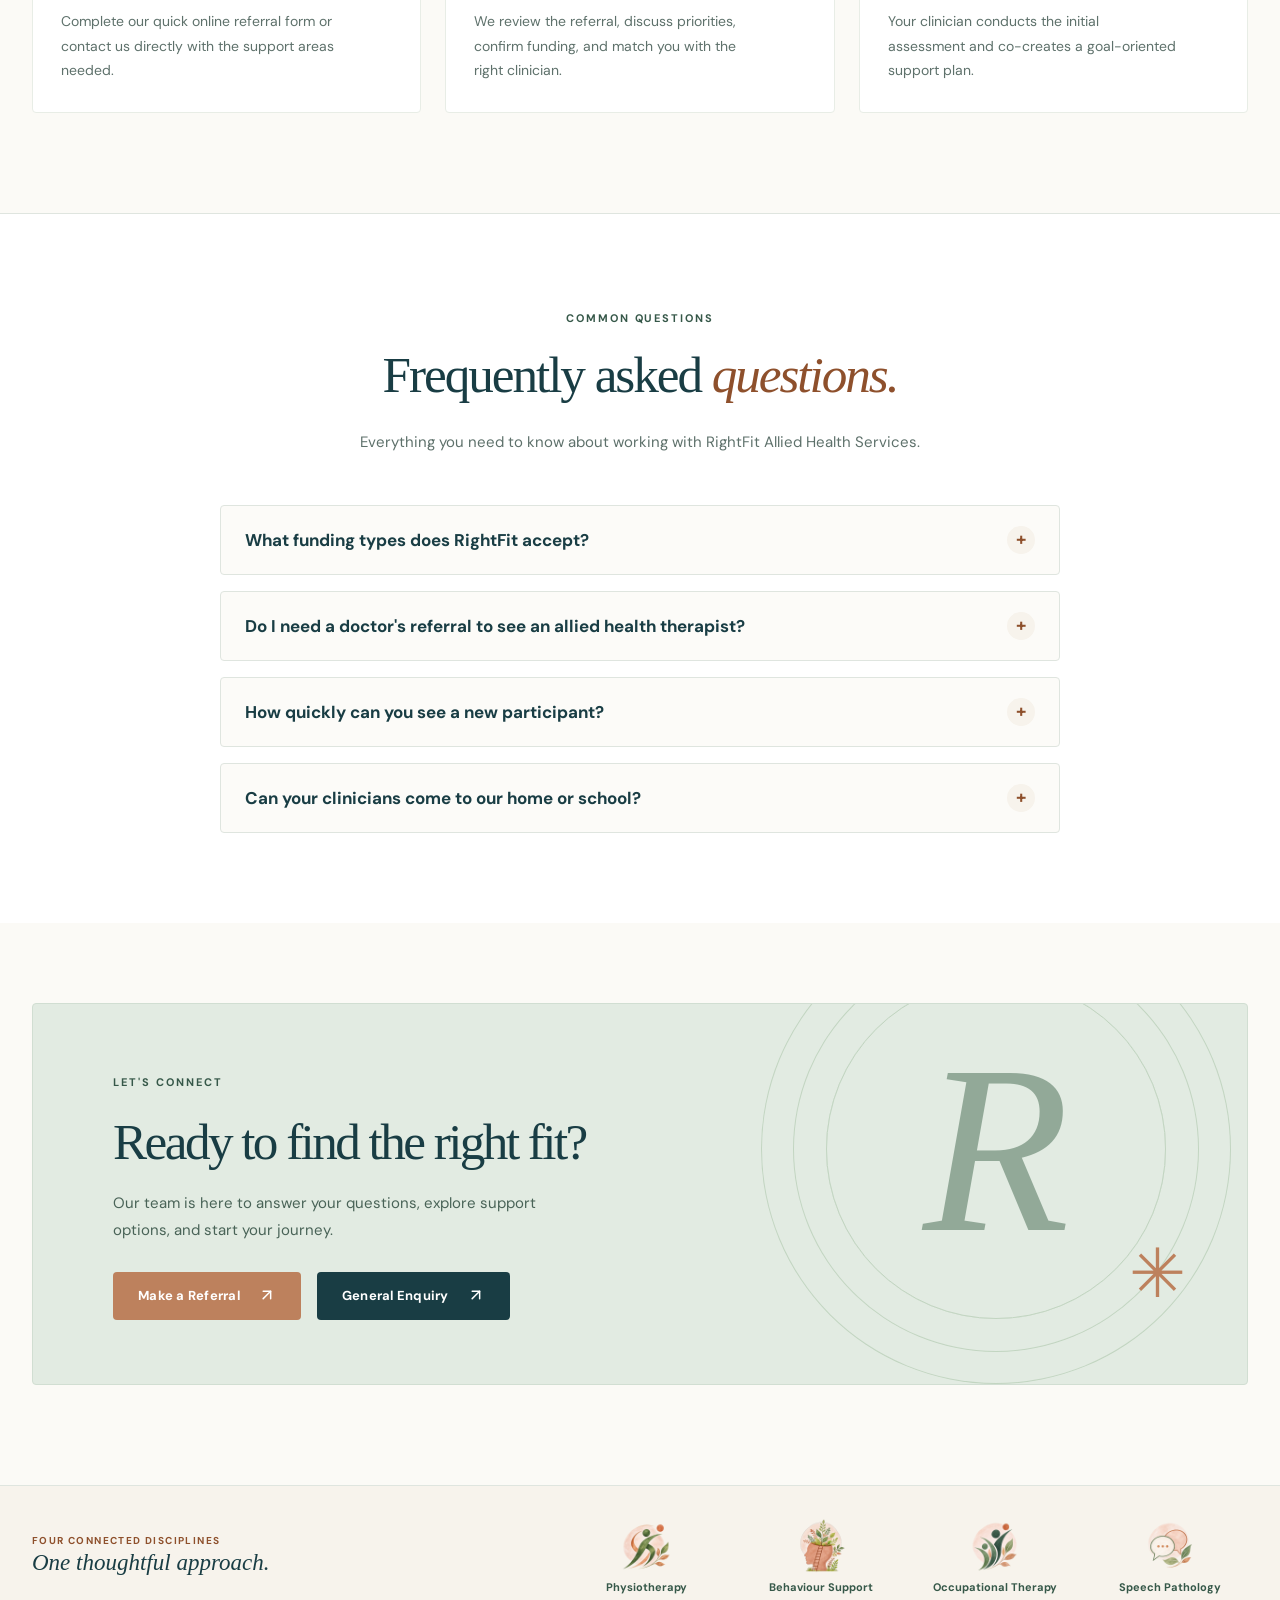
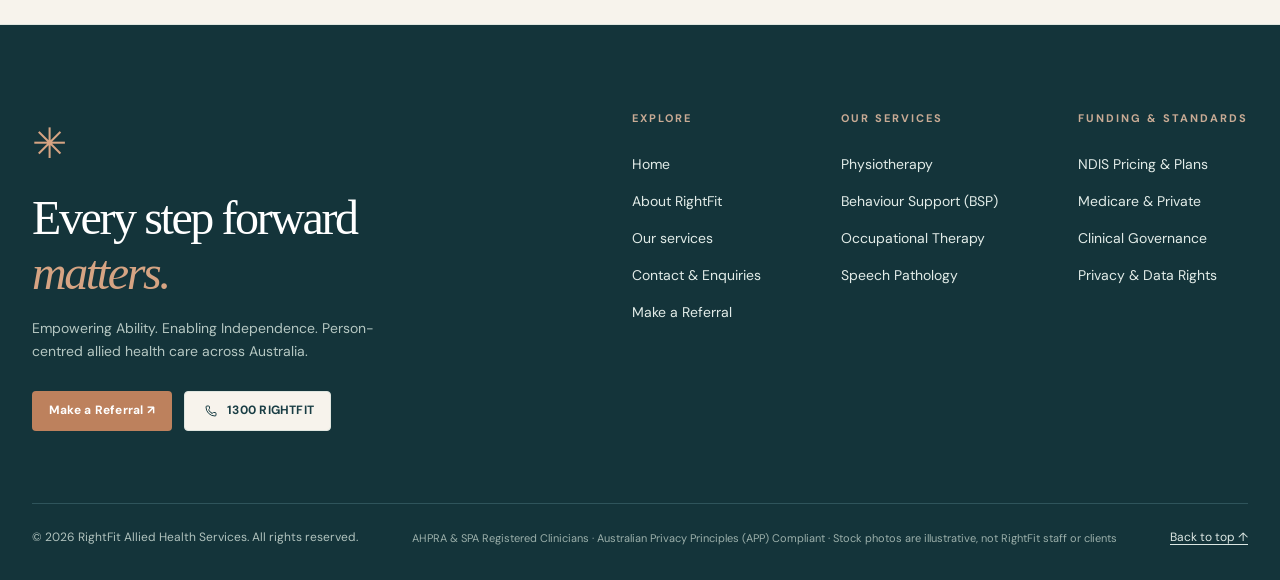
==== commit c947bc8f: "refactor: one shared HTML source for preview and PHP with merged secure intake UI" ====
--- a/index.html
+++ b/index.html
@@ -70,6 +70,7 @@
   <title>RightFit Allied Health Services | Physiotherapy, BSP, OT &amp; Speech</title>
   <link rel="icon" type="image/png" sizes="32x32" href="assets/favicon-32x32.png">
   <link rel="icon" type="image/png" sizes="128x128" href="assets/favicon.png">
+  <link rel="apple-touch-icon" href="assets/favicon.png">
   <link rel="preconnect" href="https://fonts.googleapis.com">
   <link rel="preconnect" href="https://fonts.gstatic.com" crossorigin>
   <link href="https://fonts.googleapis.com/css2?family=DM+Sans:ital,wght@0,400;0,500;0,600;0,700;1,400&display=swap" rel="stylesheet">
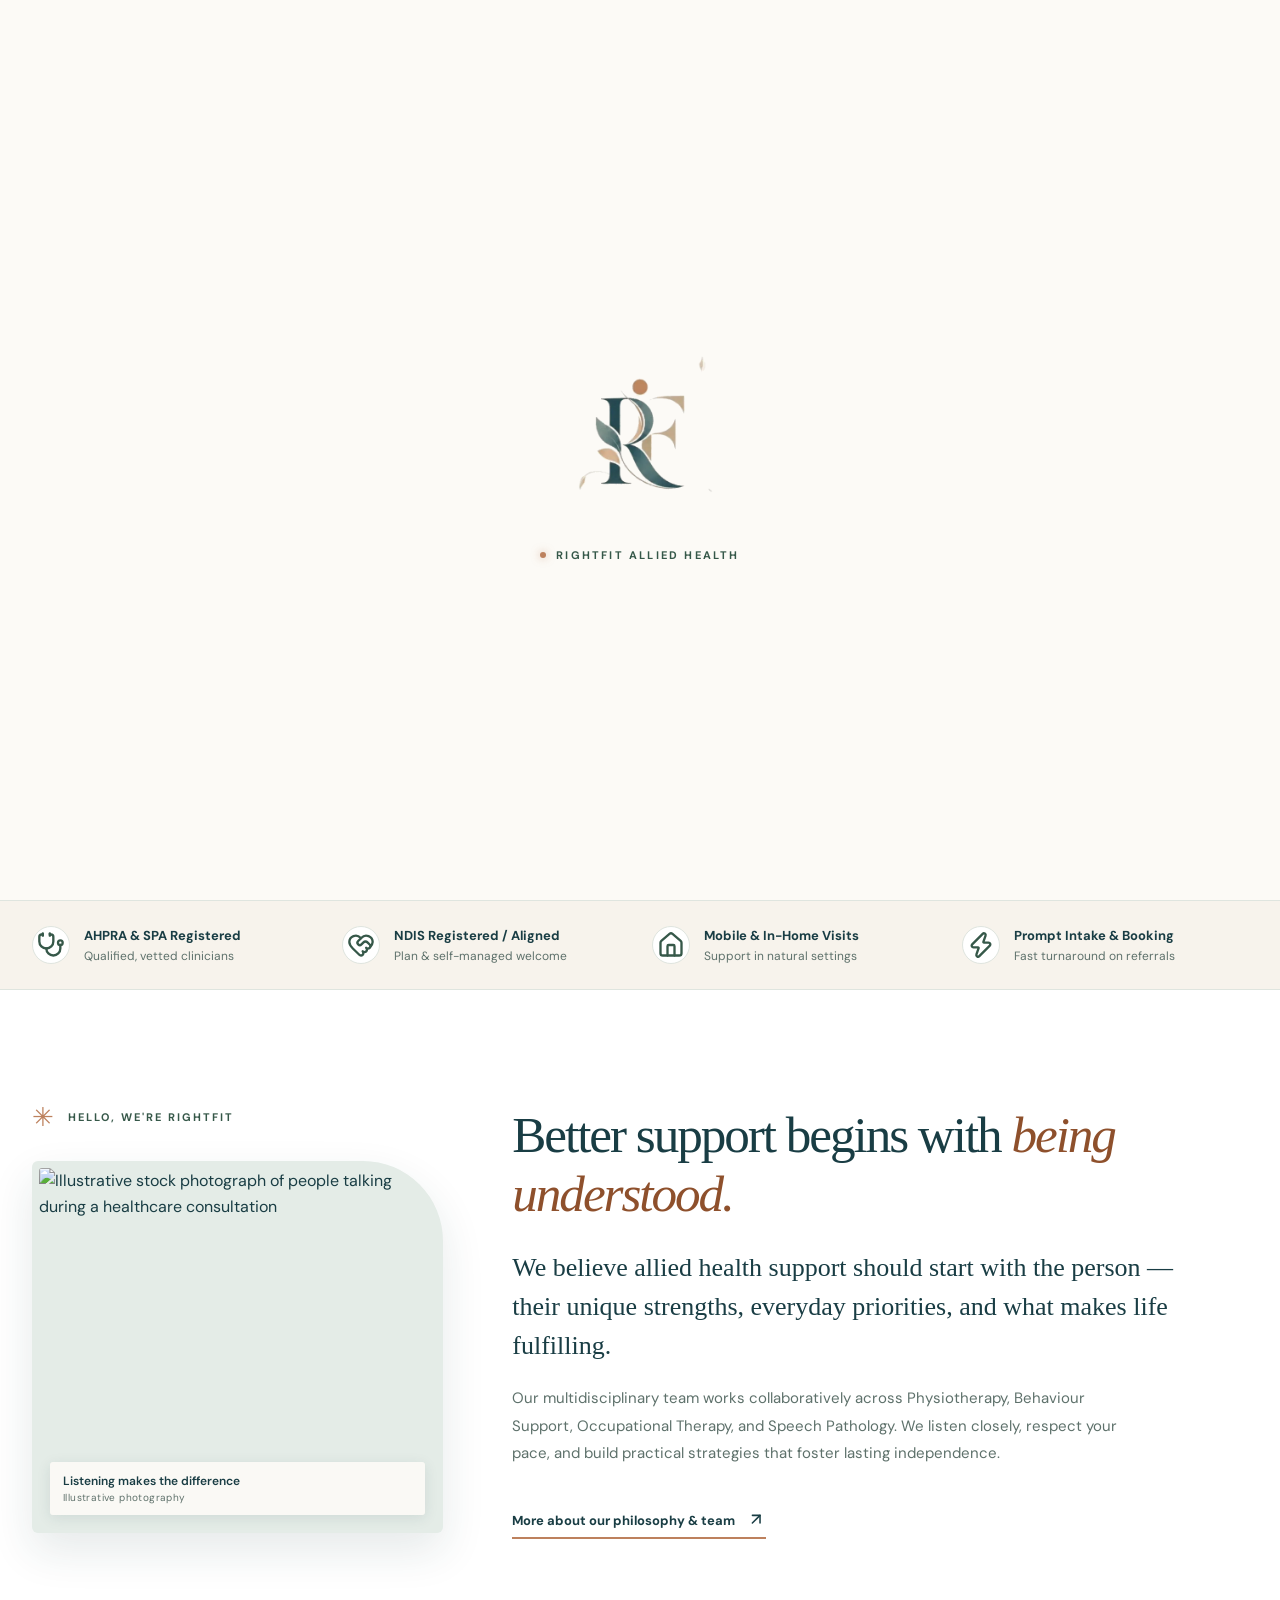
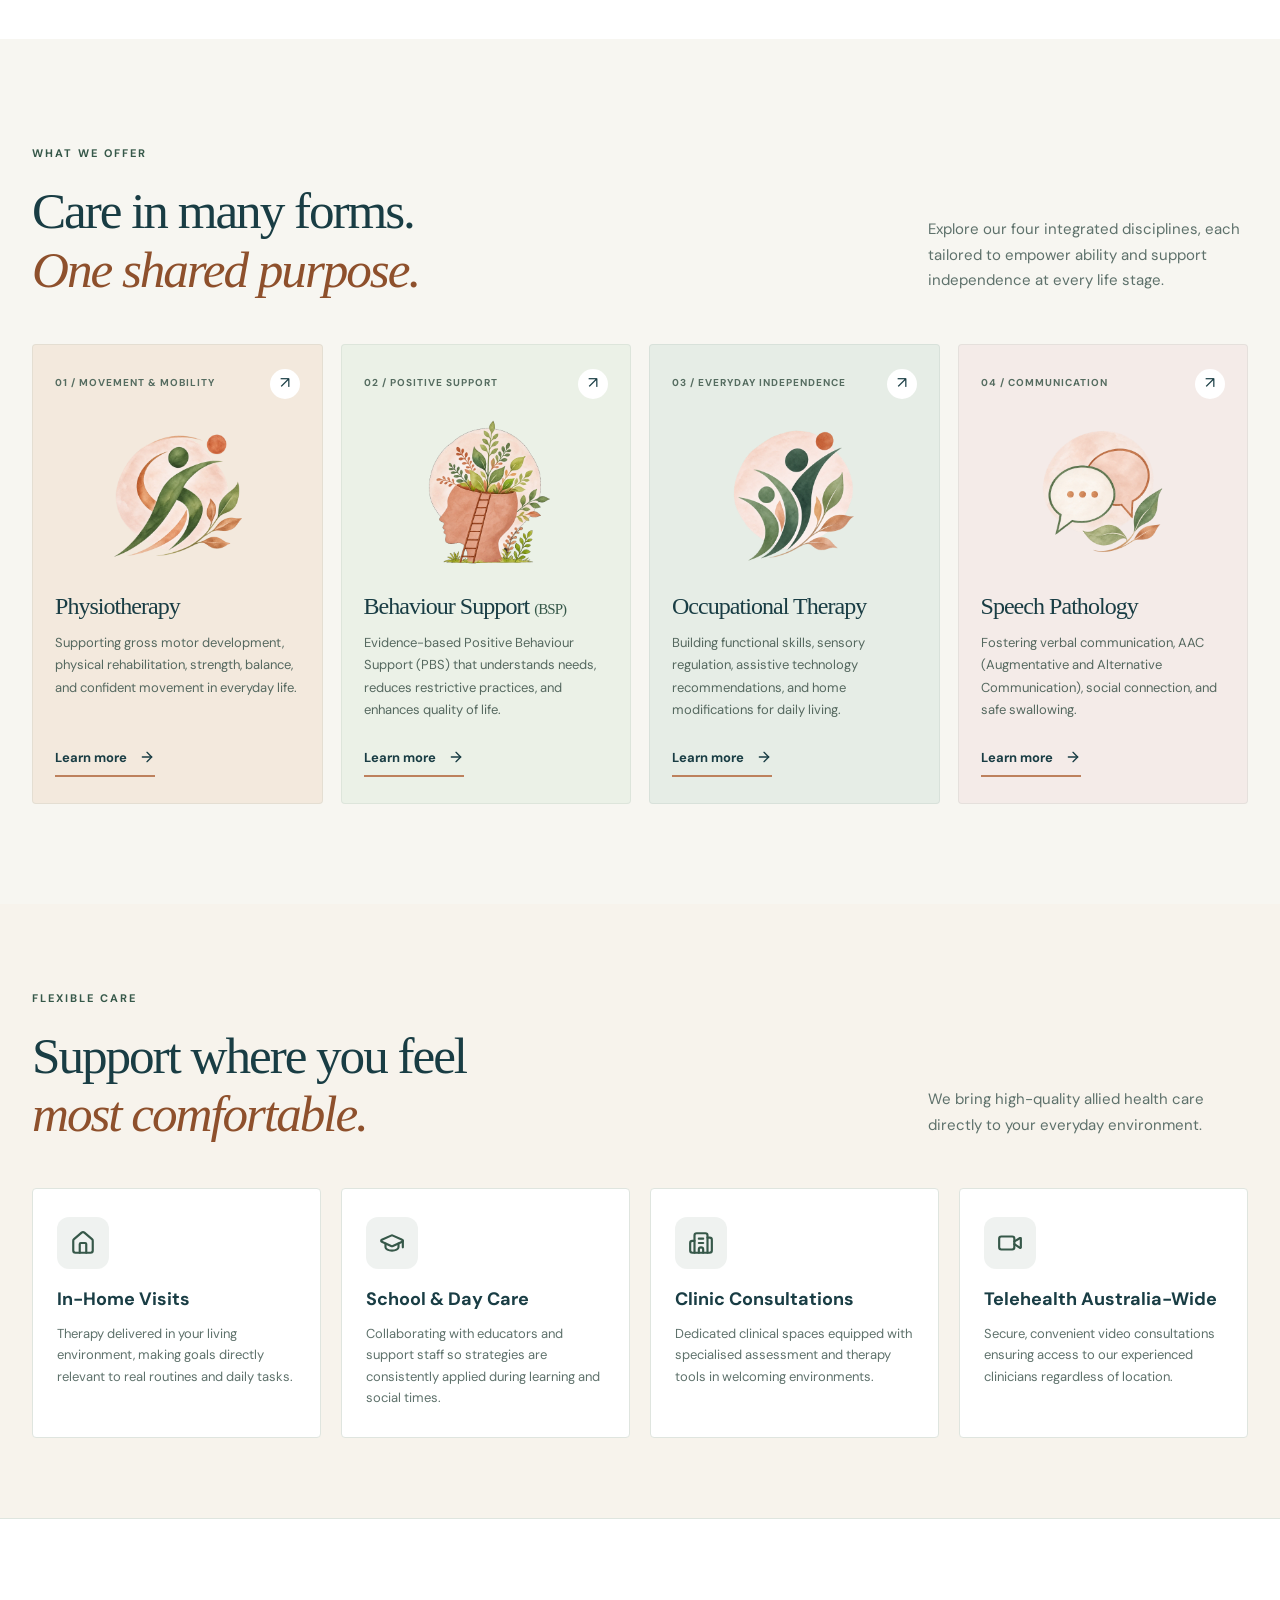
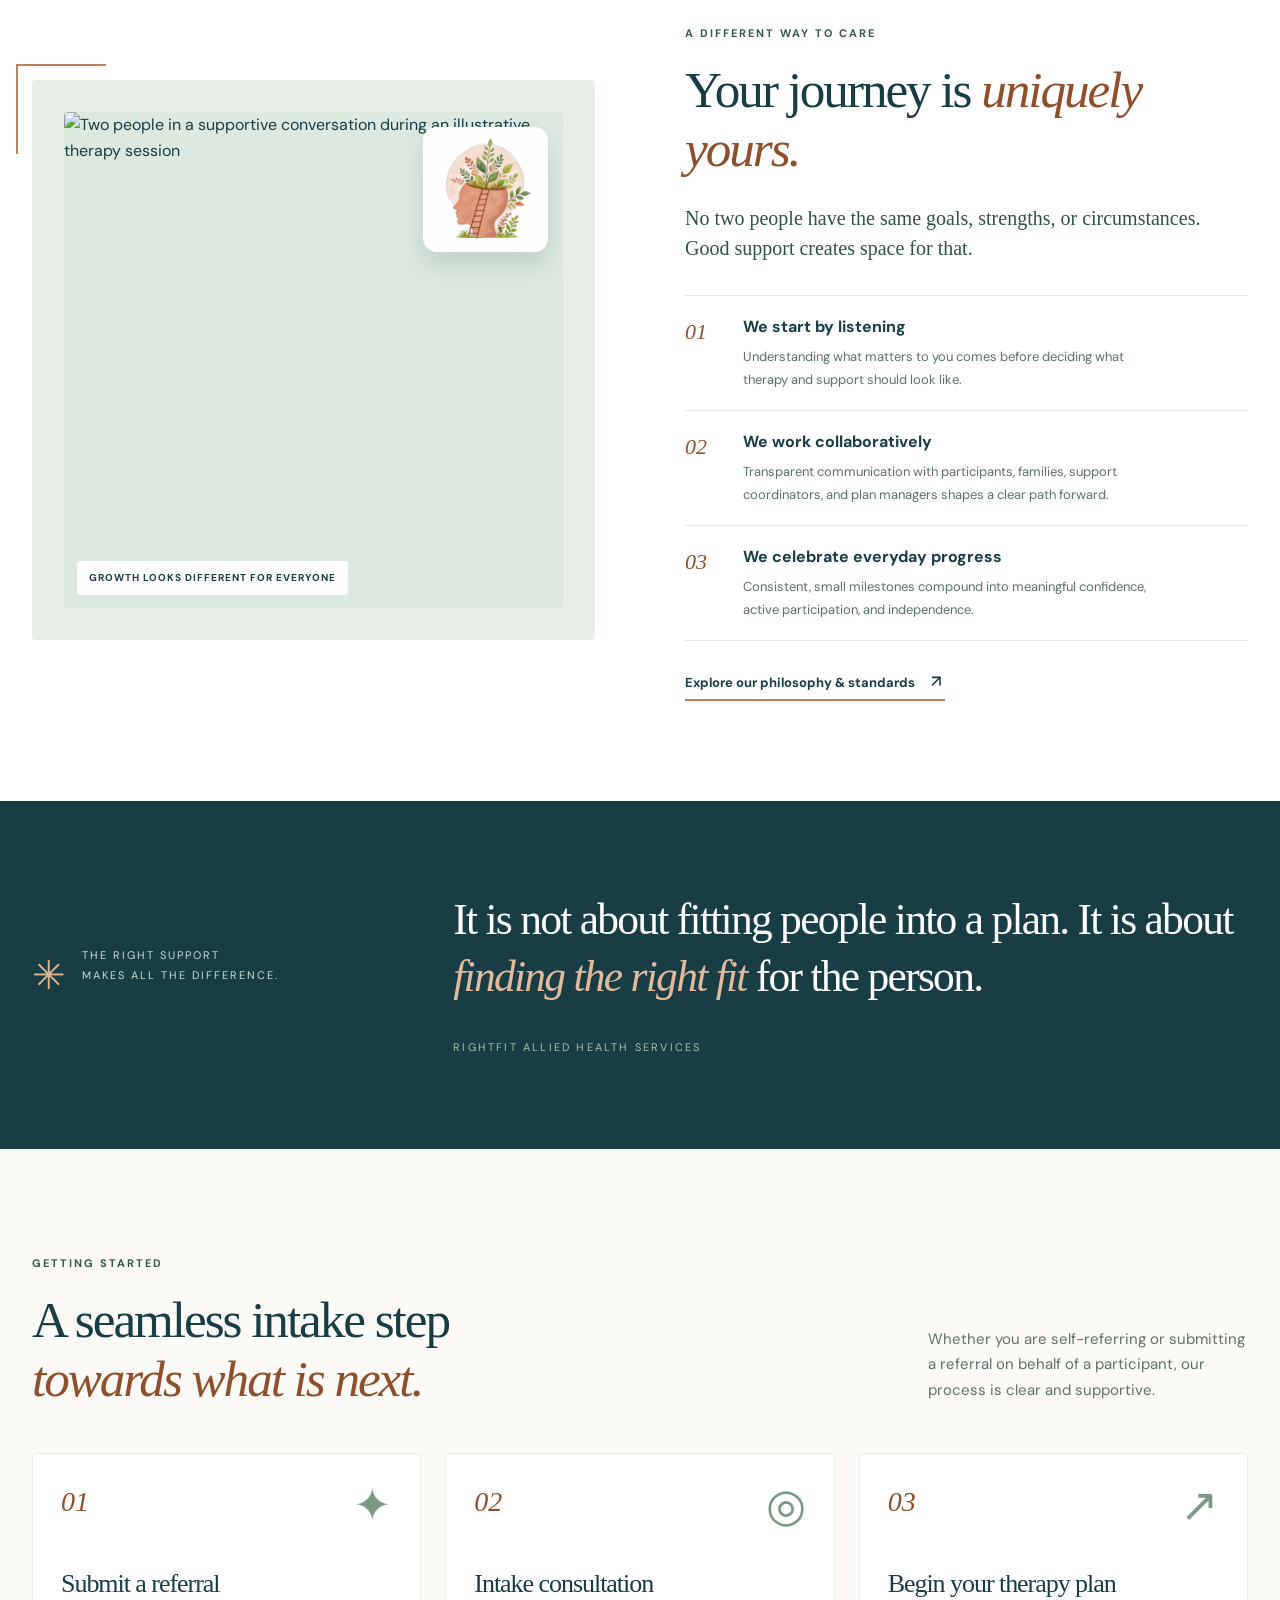
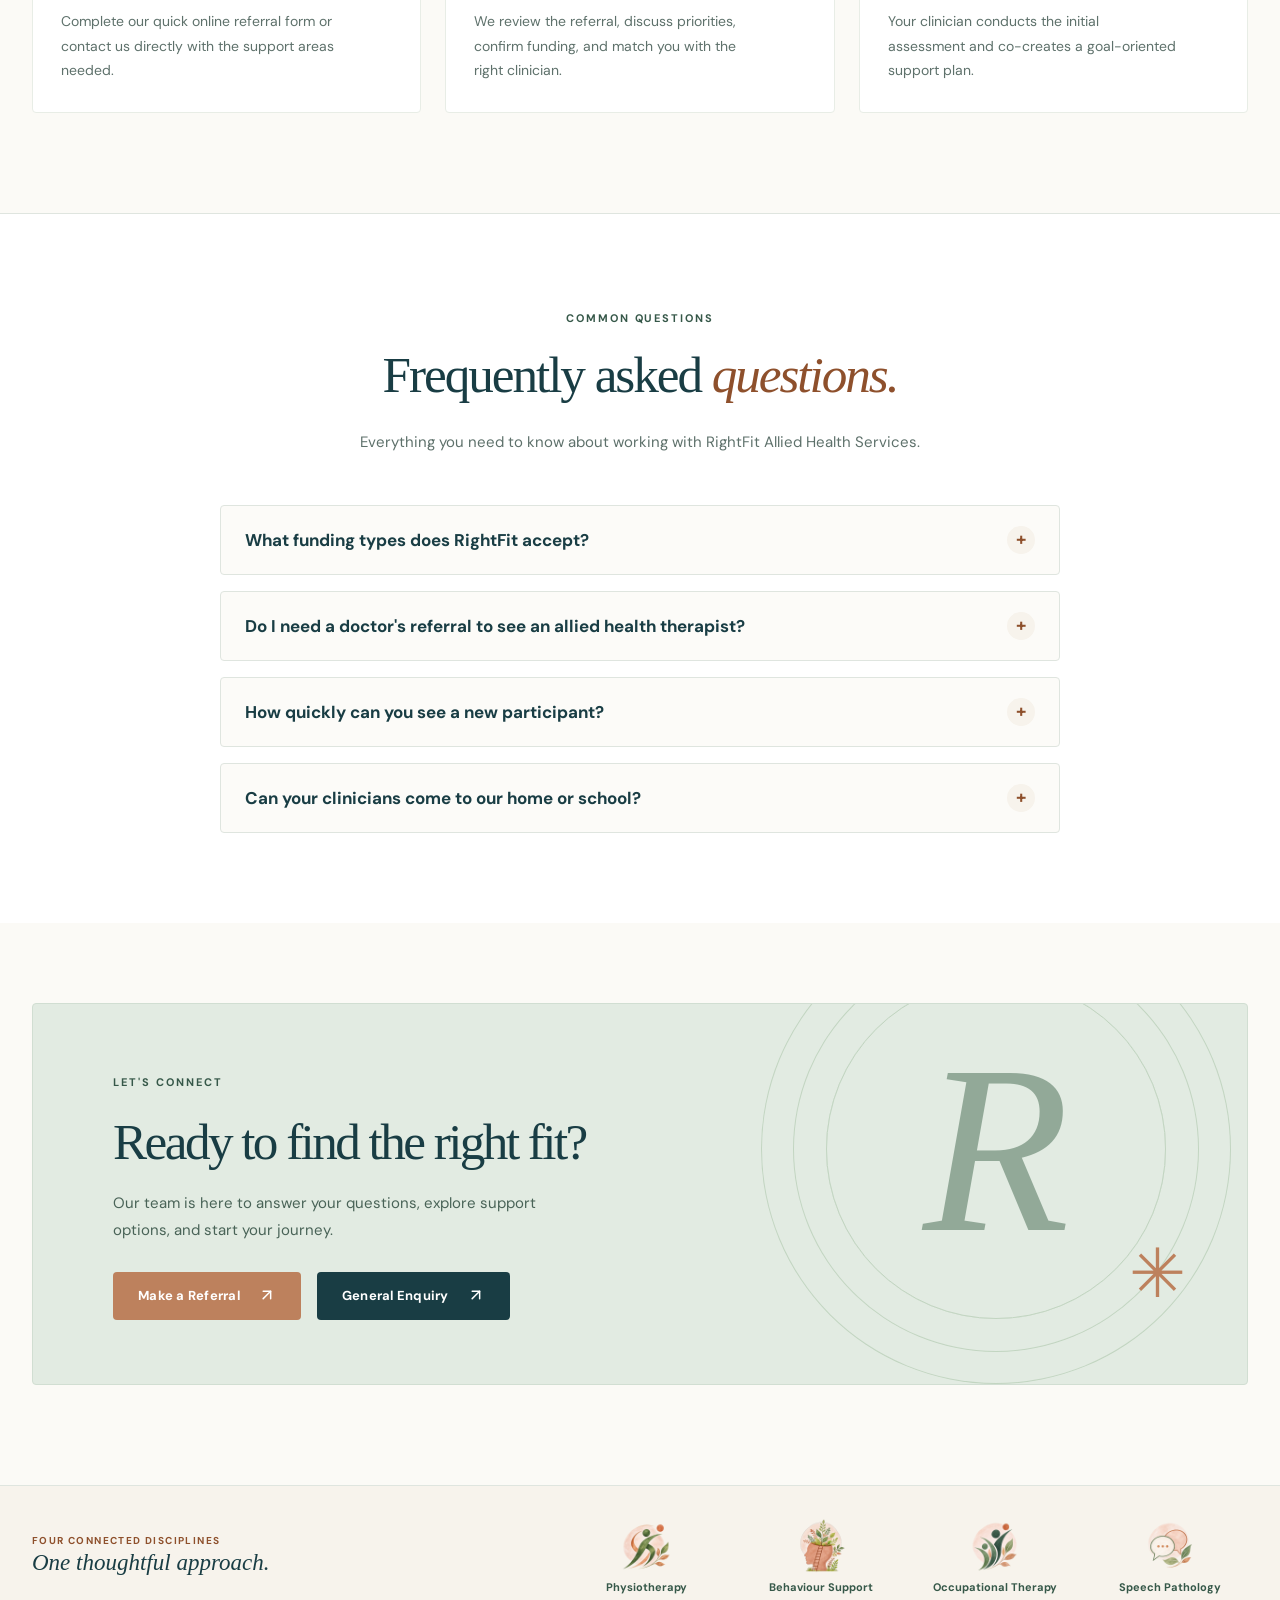
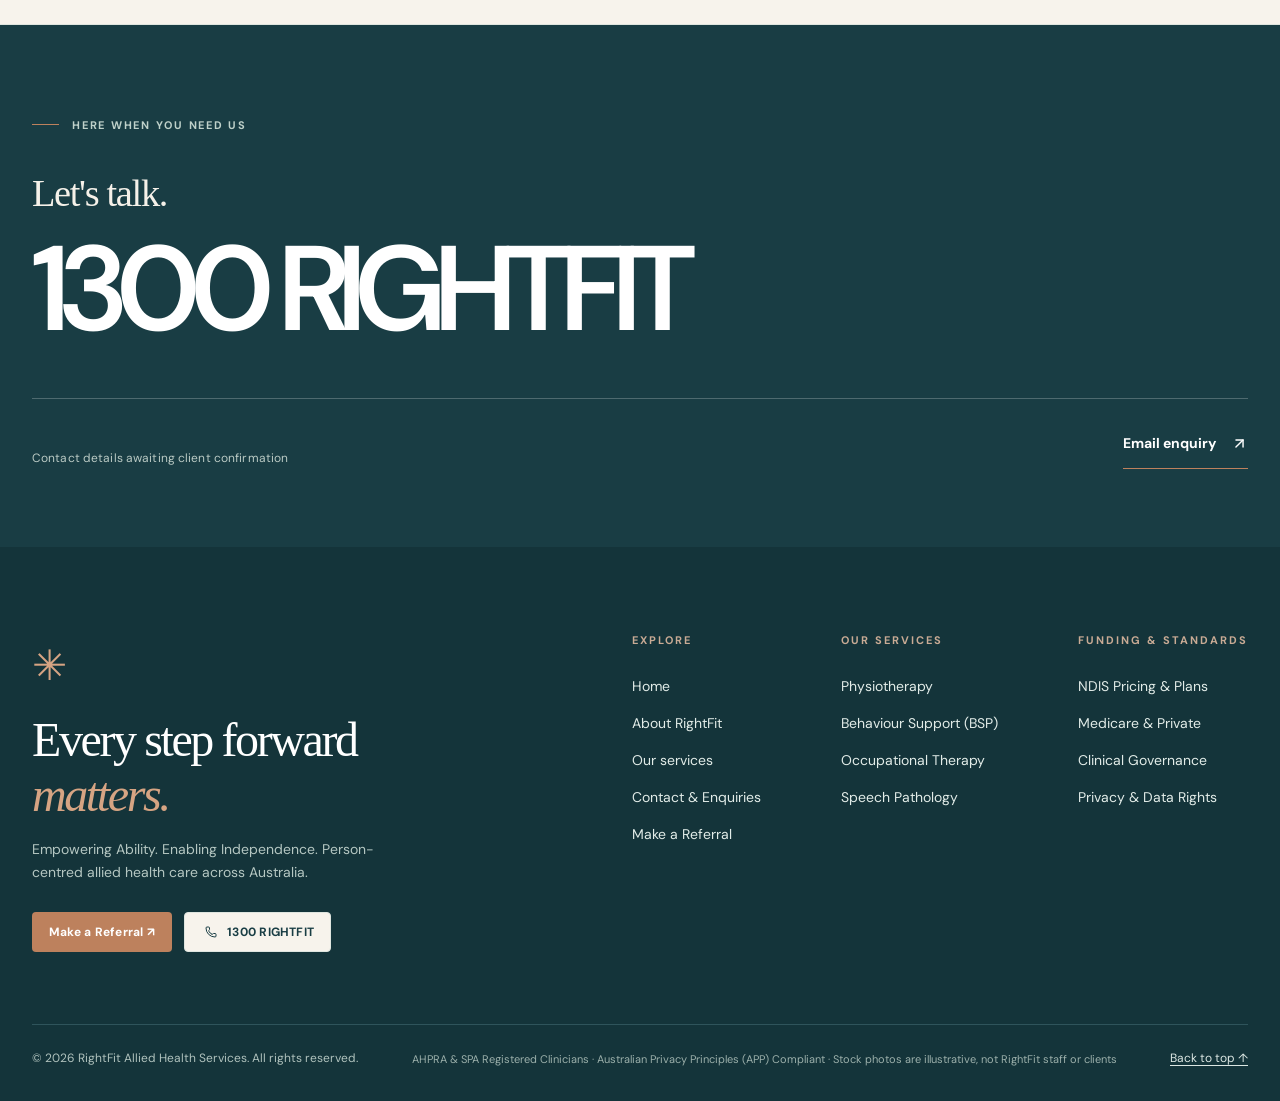
==== commit bf4e2a22: "design: oversized minimalist contact number band above every footer" ====
--- a/index.html
+++ b/index.html
@@ -560,6 +560,20 @@
 <a href="services.html#behaviour-support"><img src="assets/behaviour-support-art.webp" alt="" loading="lazy" width="68" height="68"><span>Behaviour Support</span></a>
 <a href="services.html#occupational-therapy"><img src="assets/occupational-therapy-art.webp" alt="" loading="lazy" width="68" height="68"><span>Occupational Therapy</span></a>
 <a href="services.html#speech-pathology"><img src="assets/speech-pathology-art.webp" alt="" loading="lazy" width="68" height="68"><span>Speech Pathology</span></a></nav></div></div>
+  <!-- Shared preview + PHP contact band. Phone and email details await client approval. -->
+  <section class="rf-contact-band" aria-labelledby="rf-contact-band-heading">
+    <div class="container rf-contact-band-inner">
+      <div class="rf-contact-band-kicker"><span class="rf-contact-band-line" aria-hidden="true"></span> HERE WHEN YOU NEED US</div>
+      <h2 id="rf-contact-band-heading">Let's talk.</h2>
+      <p class="rf-contact-band-number" aria-label="1300 RIGHTFIT, preview contact number pending confirmation"><span>1300</span> <span>RIGHTFIT</span></p>
+      <div class="rf-contact-band-bottom">
+        <span class="rf-contact-band-disclaimer">Contact details awaiting client confirmation</span>
+        <a class="rf-contact-band-email" href="contact.html" aria-label="Open RightFit's contact and email enquiry options">
+          Email enquiry <i data-lucide="arrow-up-right" aria-hidden="true"></i>
+        </a>
+      </div>
+    </div>
+  </section>
   <footer class="footer">
     <div class="container footer-top">
       <div class="footer-intro">
--- a/styles.css
+++ b/styles.css
@@ -3050,3 +3050,107 @@
   .home-hero-viewport .hero-note { margin-top: 8px; padding-top: 7px; }
   .home-hero-viewport .hero-visual { height: clamp(150px, 23svh, 195px); }
 }
+
+
+/* Shared pre-footer contact band — intentionally typographic, spacious and minimal. */
+.rf-contact-band {
+  background: var(--ink);
+  color: var(--ivory);
+  position: relative;
+  overflow: hidden;
+}
+.rf-contact-band-inner {
+  padding-block: clamp(62px, 7.1vw, 108px) clamp(52px, 6.1vw, 88px);
+}
+.rf-contact-band-kicker {
+  display: flex;
+  align-items: center;
+  gap: 13px;
+  color: #bfd1ca;
+  text-transform: uppercase;
+  font-size: 11px;
+  font-weight: 700;
+  letter-spacing: .16em;
+}
+.rf-contact-band-line {
+  width: 27px;
+  height: 1px;
+  background: var(--copper);
+}
+.rf-contact-band h2 {
+  font: 400 clamp(27px, 3vw, 42px) / 1.13 var(--serif);
+  letter-spacing: -.035em;
+  margin: clamp(23px, 3vw, 38px) 0 6px;
+  color: #f5f1e9;
+}
+.rf-contact-band-number {
+  margin: 0;
+  white-space: nowrap;
+  font-family: var(--sans);
+  font-weight: 600;
+  font-size: clamp(54px, 9.4vw, 145px);
+  line-height: 1.14;
+  letter-spacing: -.075em;
+  color: #ffffff;
+  font-variant-numeric: lining-nums tabular-nums;
+}
+.rf-contact-band-number span { display: inline-block; }
+.rf-contact-band-bottom {
+  display: flex;
+  align-items: end;
+  justify-content: space-between;
+  flex-wrap: wrap;
+  column-gap: 32px;
+  row-gap: 20px;
+  margin-top: clamp(24px, 3.2vw, 40px);
+  padding-top: 21px;
+  border-top: 1px solid rgba(255,255,255,.23);
+}
+.rf-contact-band-disclaimer {
+  font-size: 12px;
+  color: #bacac4;
+  letter-spacing: .01em;
+}
+.rf-contact-band-email {
+  display: inline-flex;
+  gap: 15px;
+  align-items: center;
+  justify-content: center;
+  color: #ffffff;
+  font-size: 14px;
+  font-weight: 700;
+  padding: 12px 0;
+  border-bottom: 1px solid var(--copper);
+  transition: color .18s ease, border-color .18s ease;
+}
+.rf-contact-band-email:hover {
+  color: #f3c4a4;
+  border-color: #f3c4a4;
+}
+.rf-contact-band-email i,
+.rf-contact-band-email svg { width: 17px; height: 17px; }
+@media (max-width: 860px) {
+  .rf-contact-band-inner { padding-block: 62px 54px; }
+  .rf-contact-band-number { font-size: clamp(54px, 9.3vw, 92px); }
+}
+@media (max-width: 560px) {
+  .rf-contact-band-inner { padding-block: 57px 48px; }
+  .rf-contact-band-kicker { font-size: 10px; }
+  .rf-contact-band h2 { margin: 25px 0 15px; font-size: 31px; }
+  .rf-contact-band-number {
+    white-space: normal;
+    font-size: clamp(60px, 16vw, 92px);
+    line-height: 1.02;
+    letter-spacing: -.077em;
+  }
+  .rf-contact-band-number span { display: block; }
+  .rf-contact-band-bottom {
+    align-items: flex-start;
+    flex-direction: column-reverse;
+    gap: 17px;
+    padding-top: 18px;
+    margin-top: 24px;
+  }
+  .rf-contact-band-email { min-height: 48px; padding-block: 12px; }
+  .rf-contact-band-disclaimer { font-size: 11px; }
+}
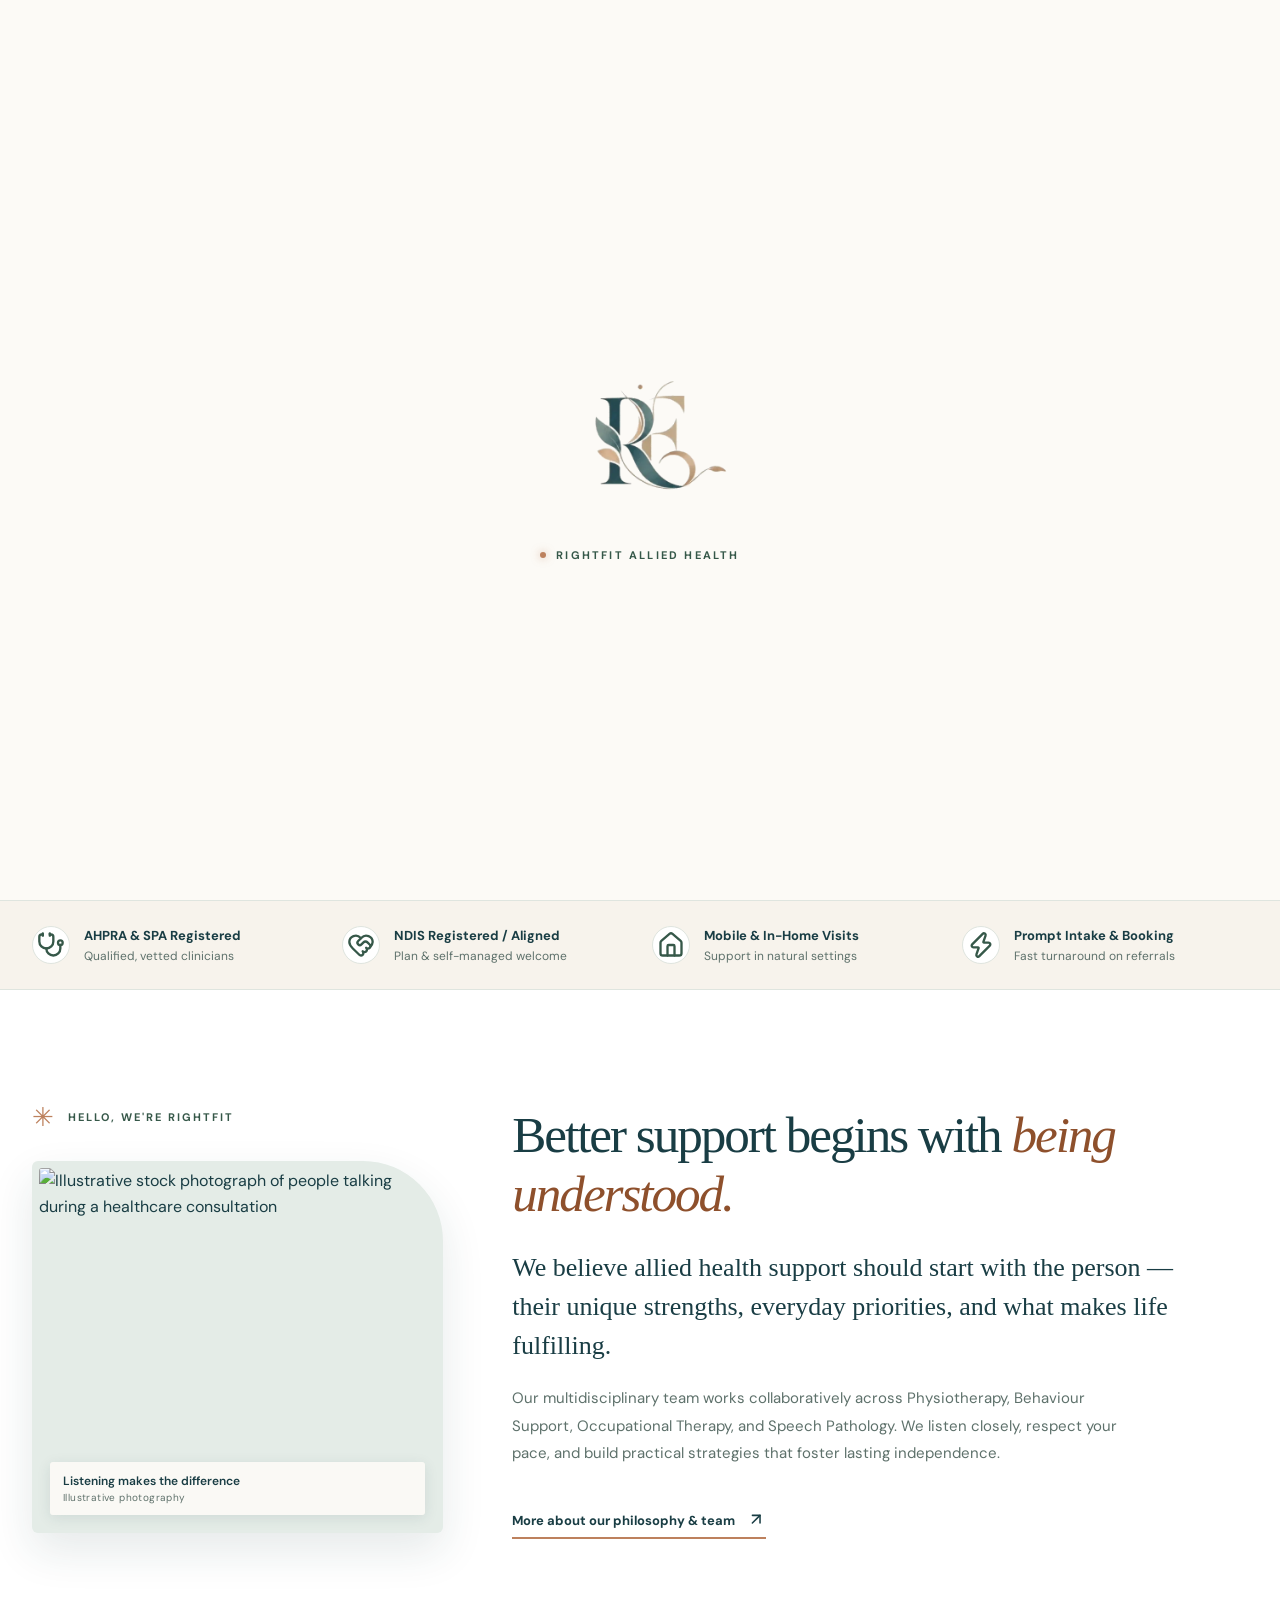
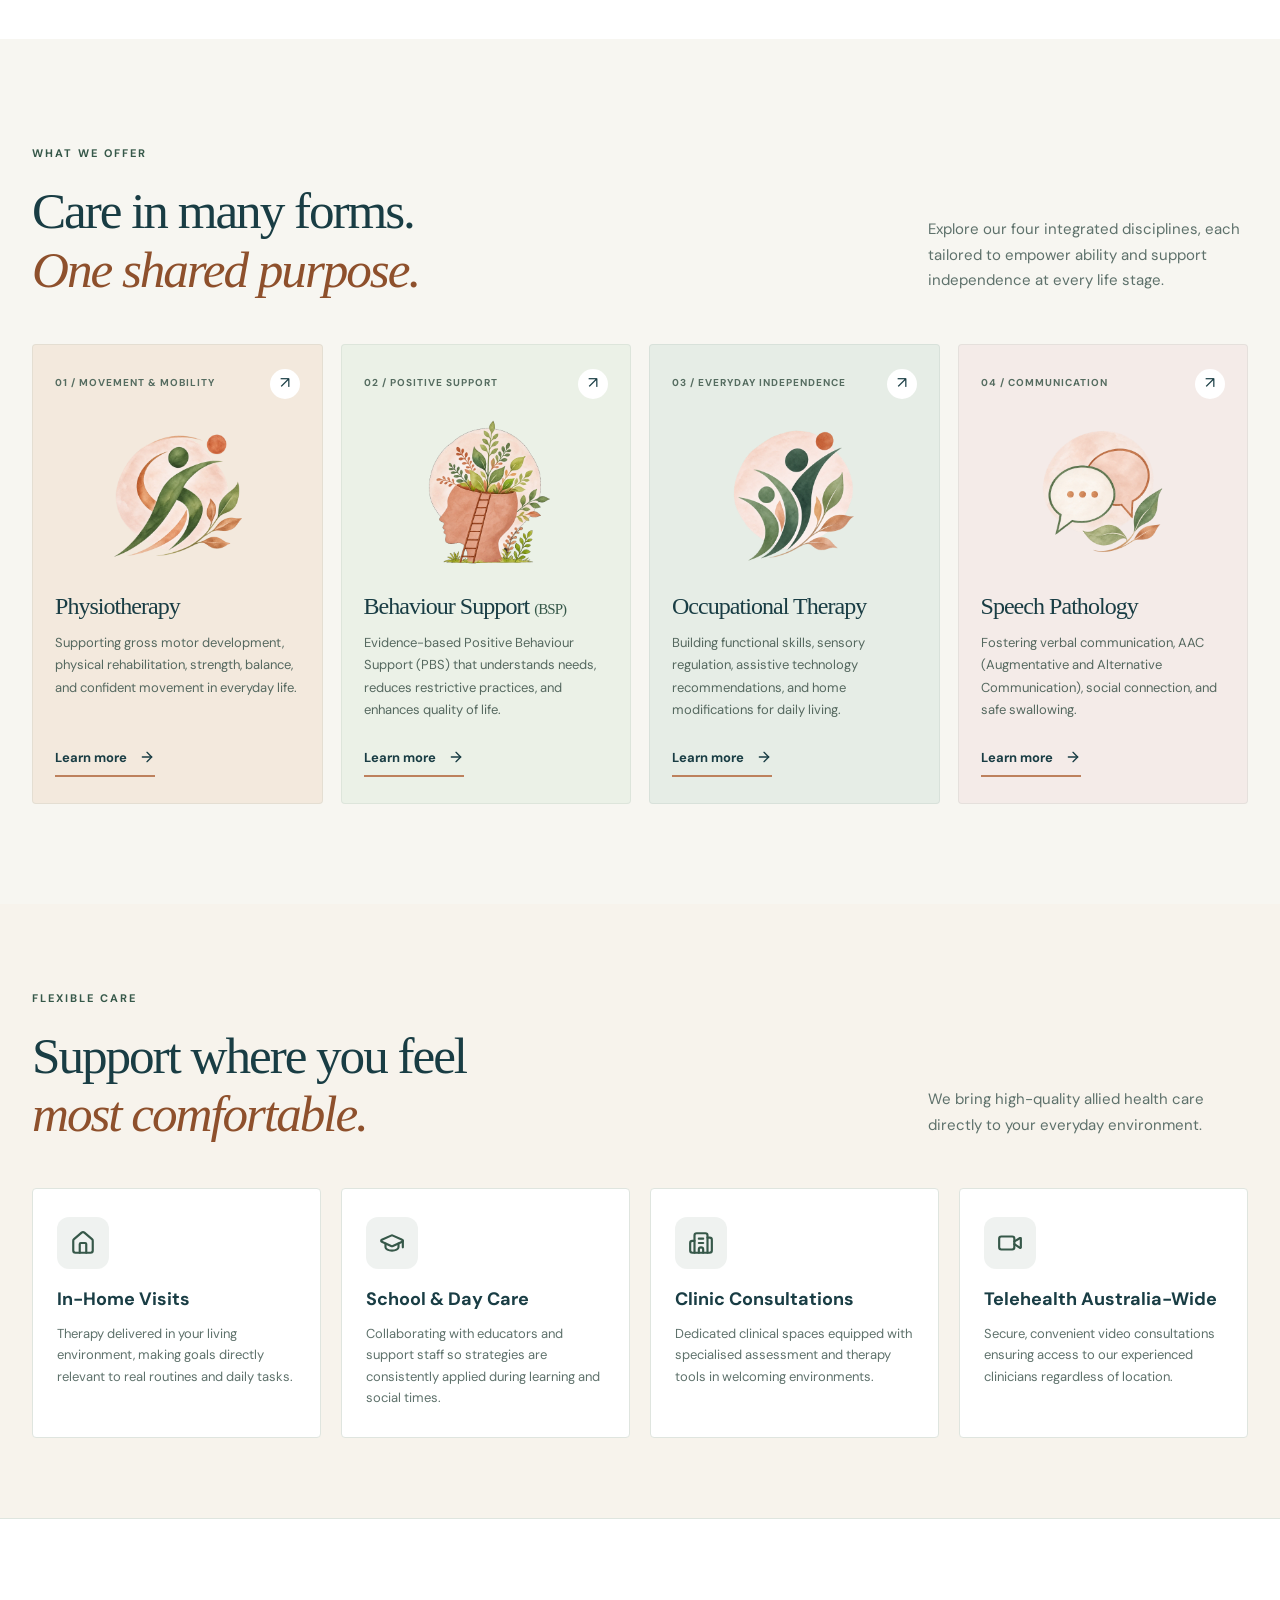
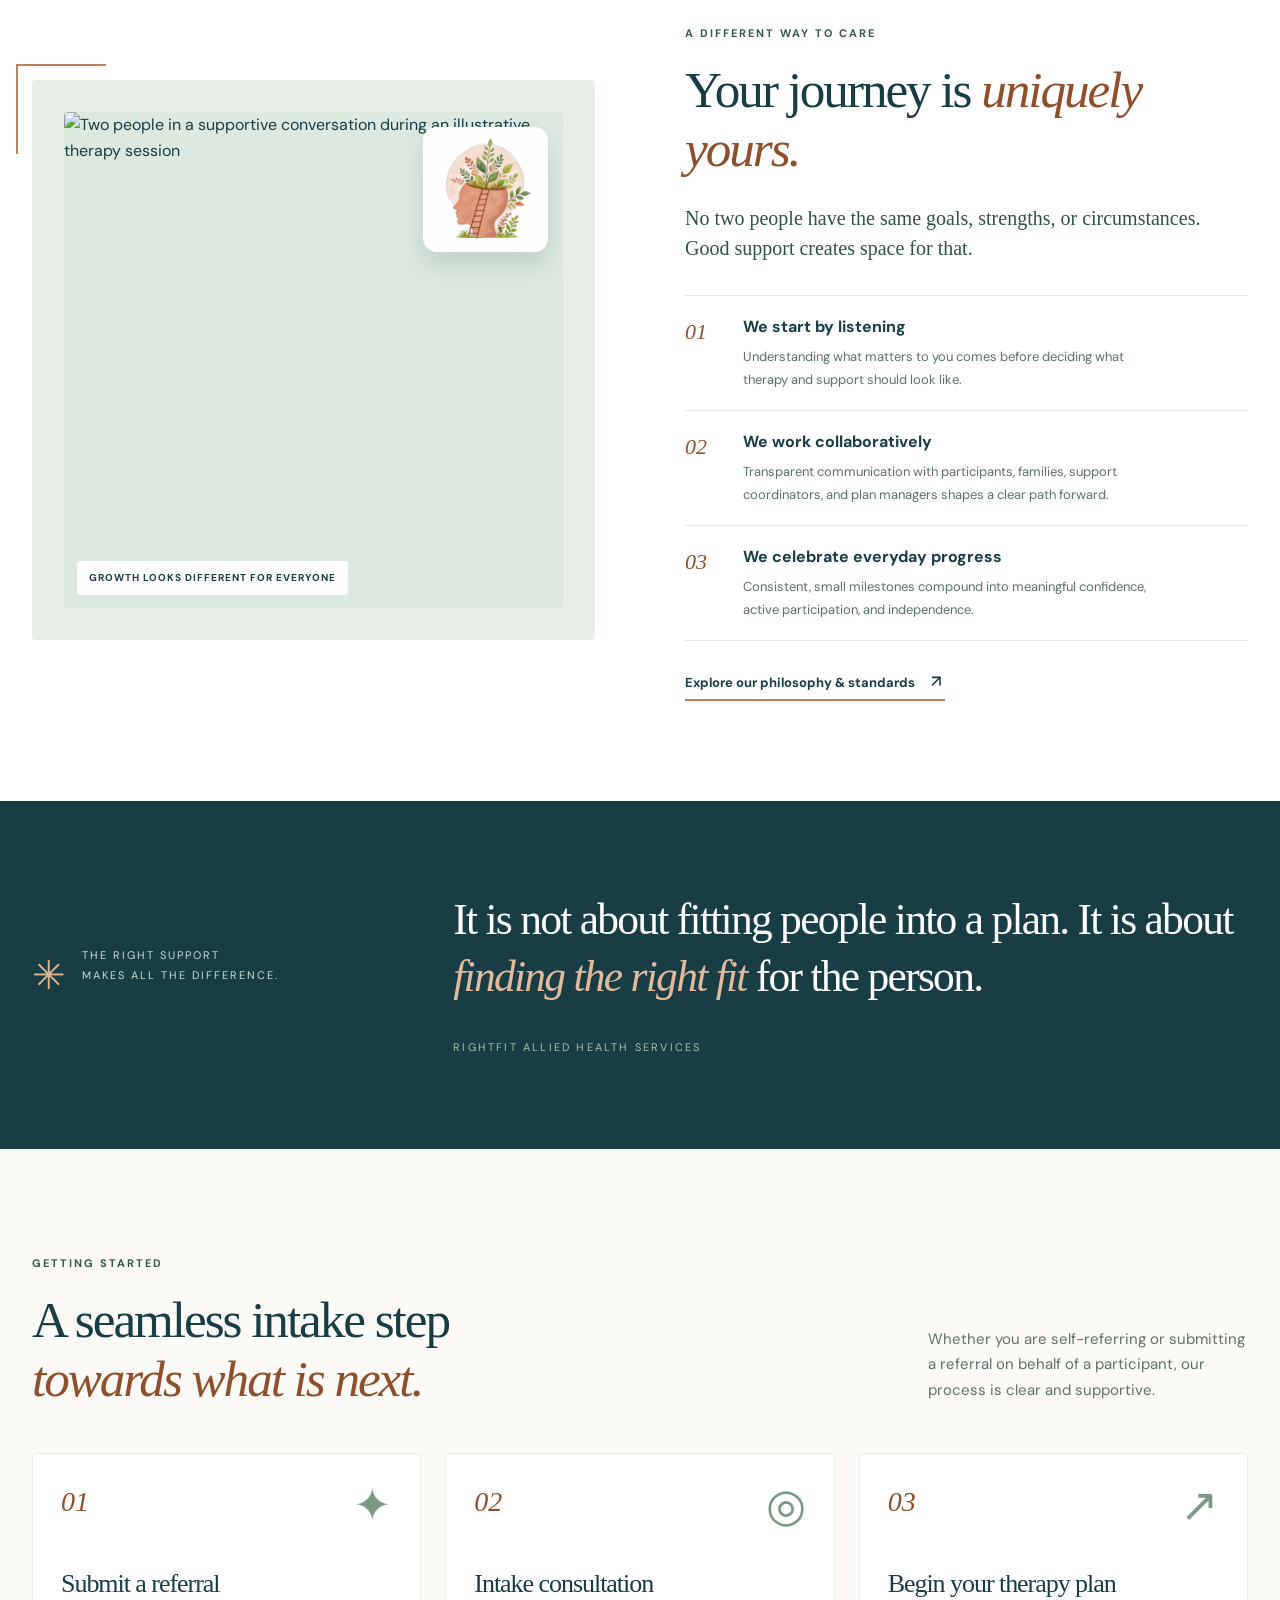
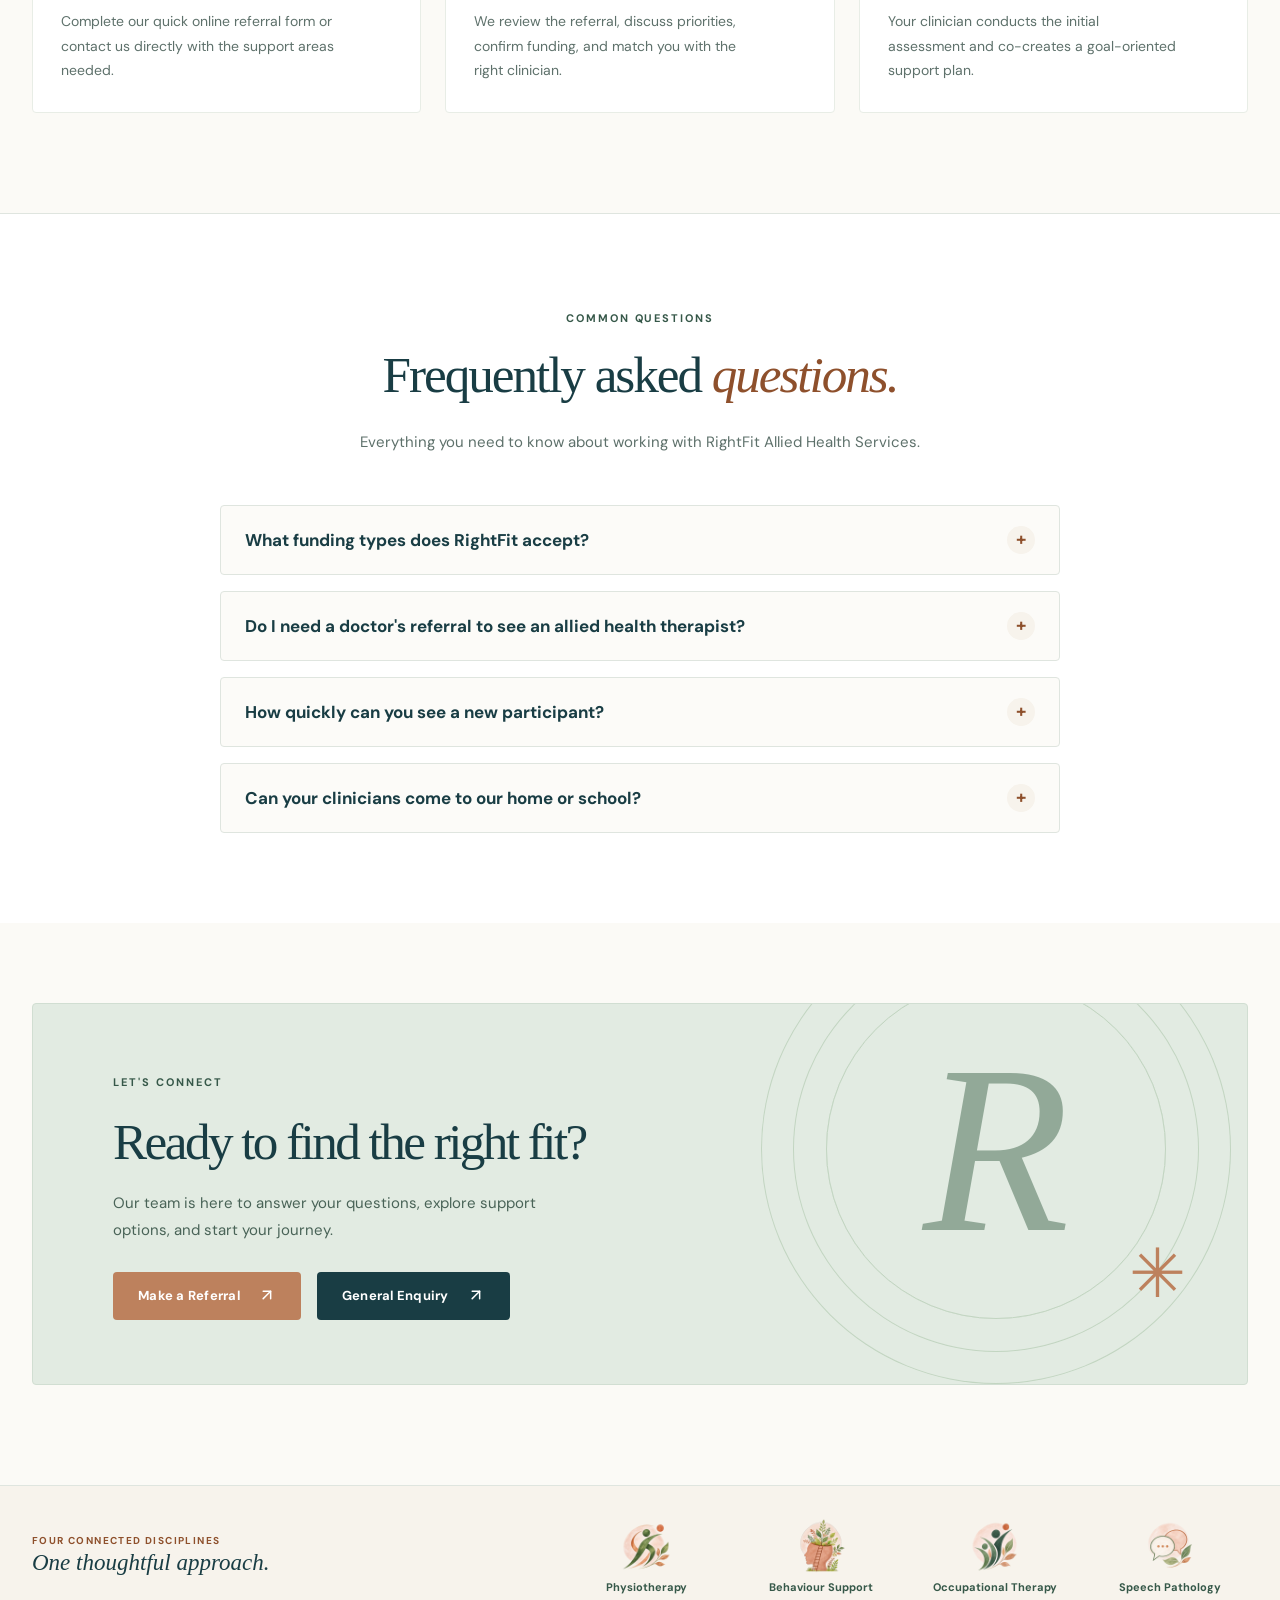
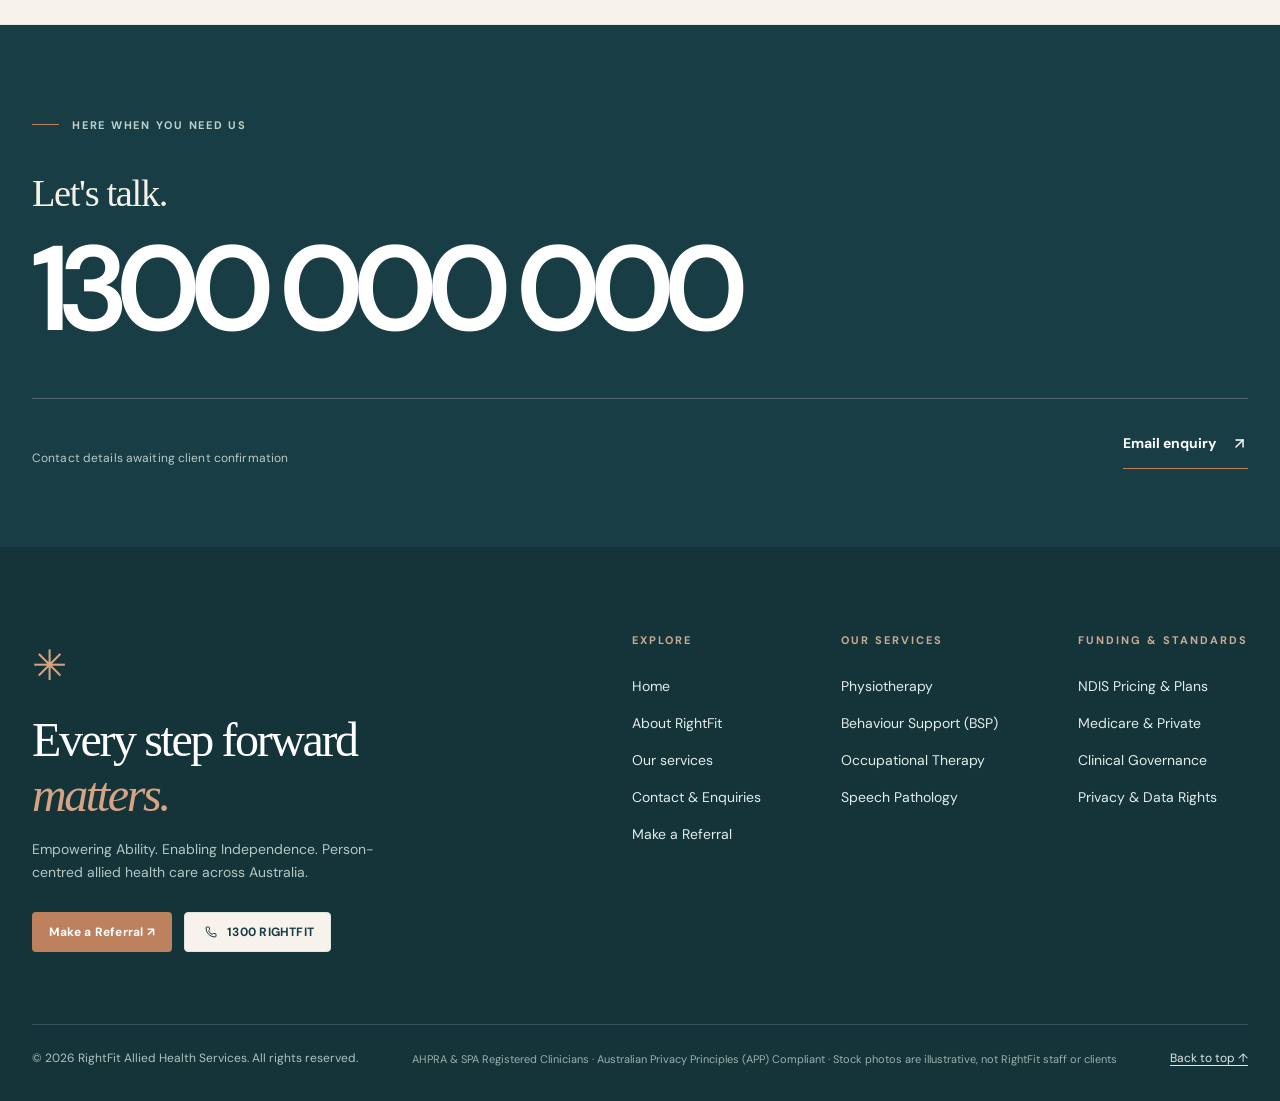
==== commit 61c86670: "copy: replace branded contact banner number with numeric placeholder" ====
--- a/index.html
+++ b/index.html
@@ -565,7 +565,7 @@
     <div class="container rf-contact-band-inner">
       <div class="rf-contact-band-kicker"><span class="rf-contact-band-line" aria-hidden="true"></span> HERE WHEN YOU NEED US</div>
       <h2 id="rf-contact-band-heading">Let's talk.</h2>
-      <p class="rf-contact-band-number" aria-label="1300 RIGHTFIT, preview contact number pending confirmation"><span>1300</span> <span>RIGHTFIT</span></p>
+      <p class="rf-contact-band-number" aria-label="1300 000 000, placeholder contact number pending confirmation"><span>1300</span> <span>000 000</span></p>
       <div class="rf-contact-band-bottom">
         <span class="rf-contact-band-disclaimer">Contact details awaiting client confirmation</span>
         <a class="rf-contact-band-email" href="contact.html" aria-label="Open RightFit's contact and email enquiry options">
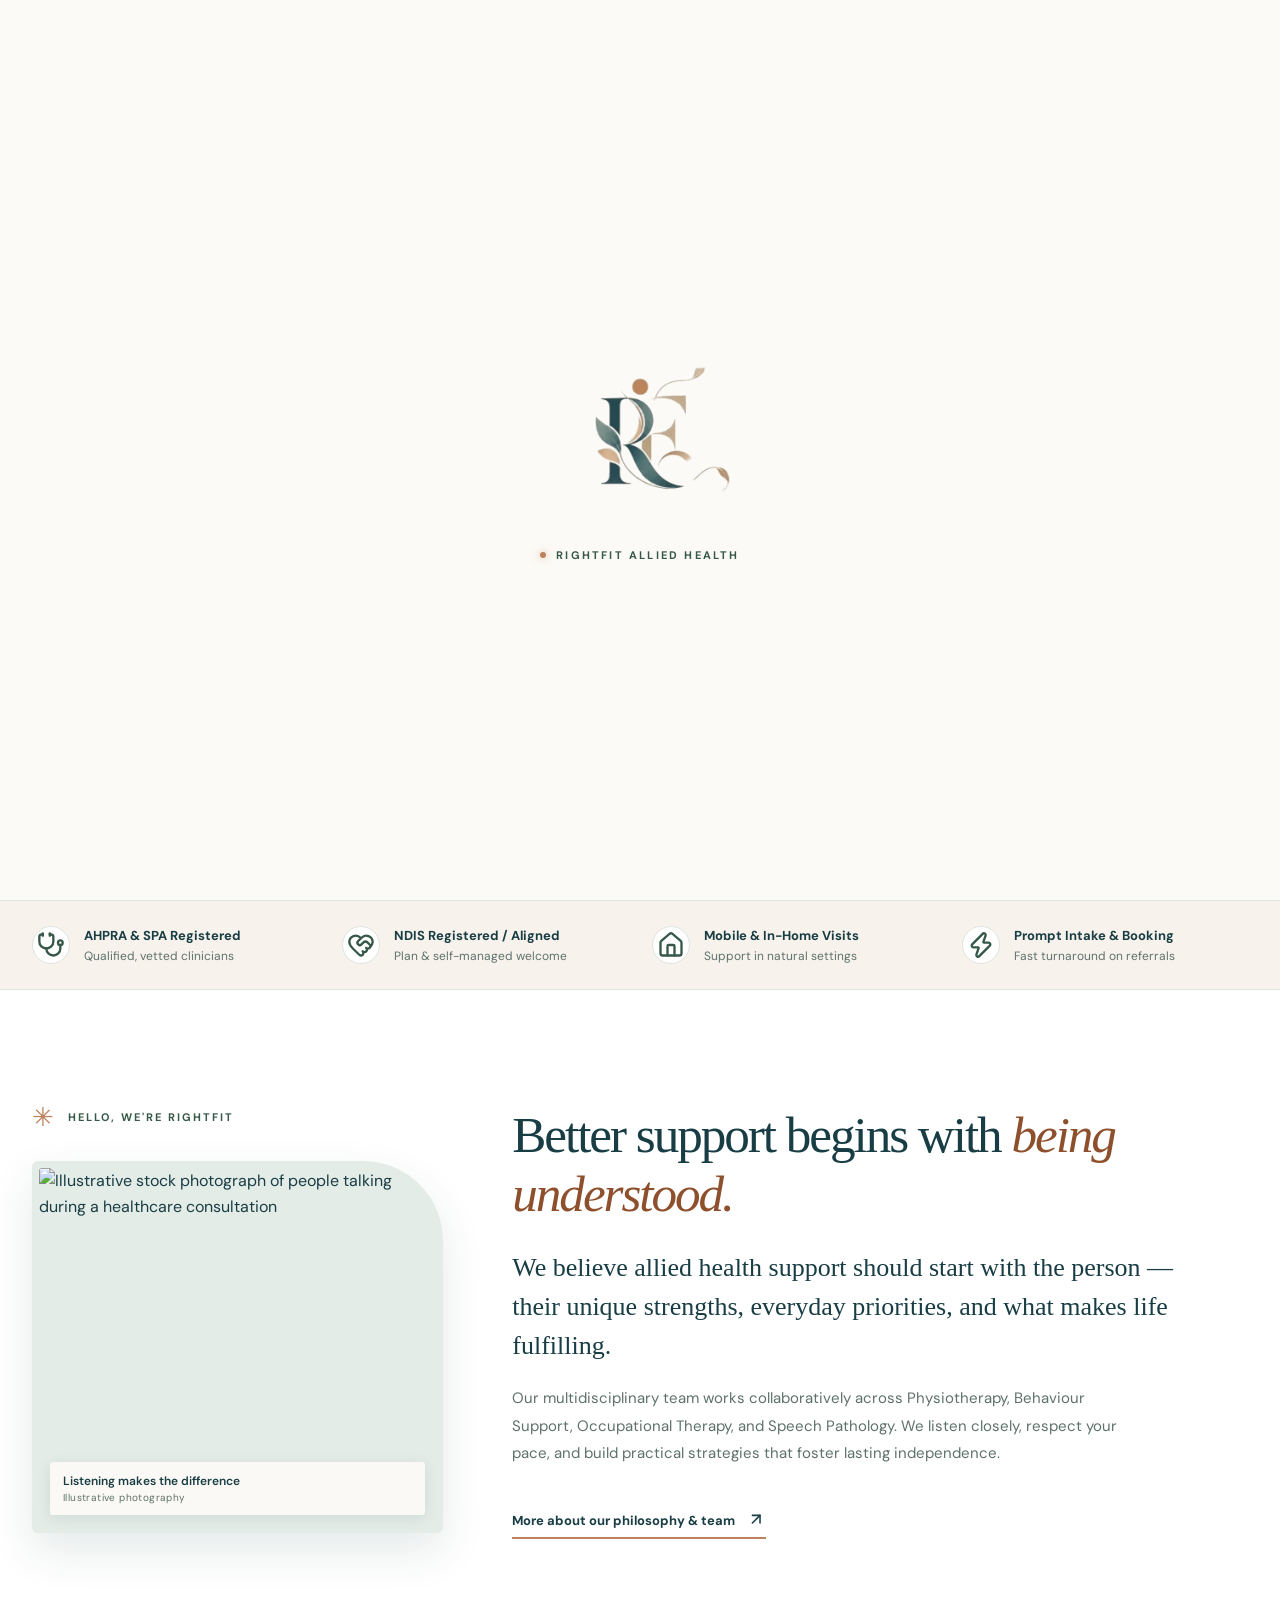
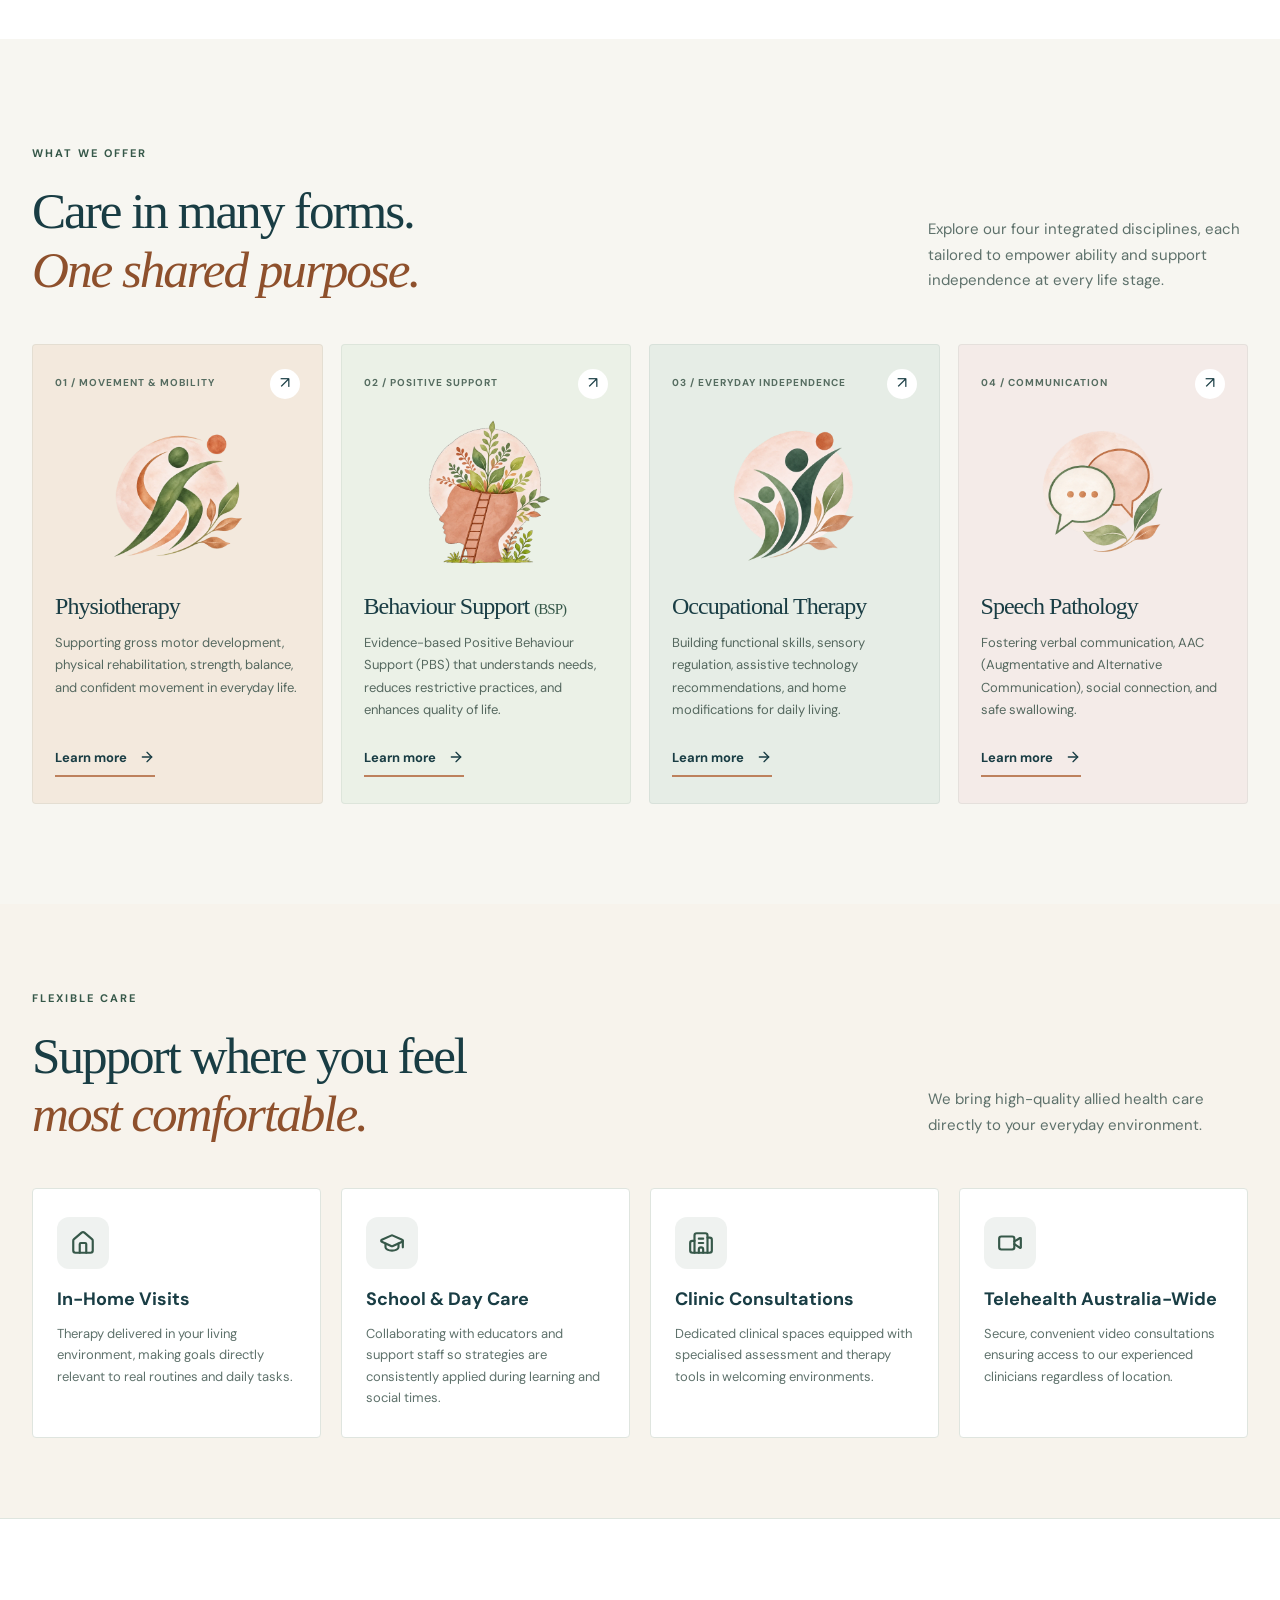
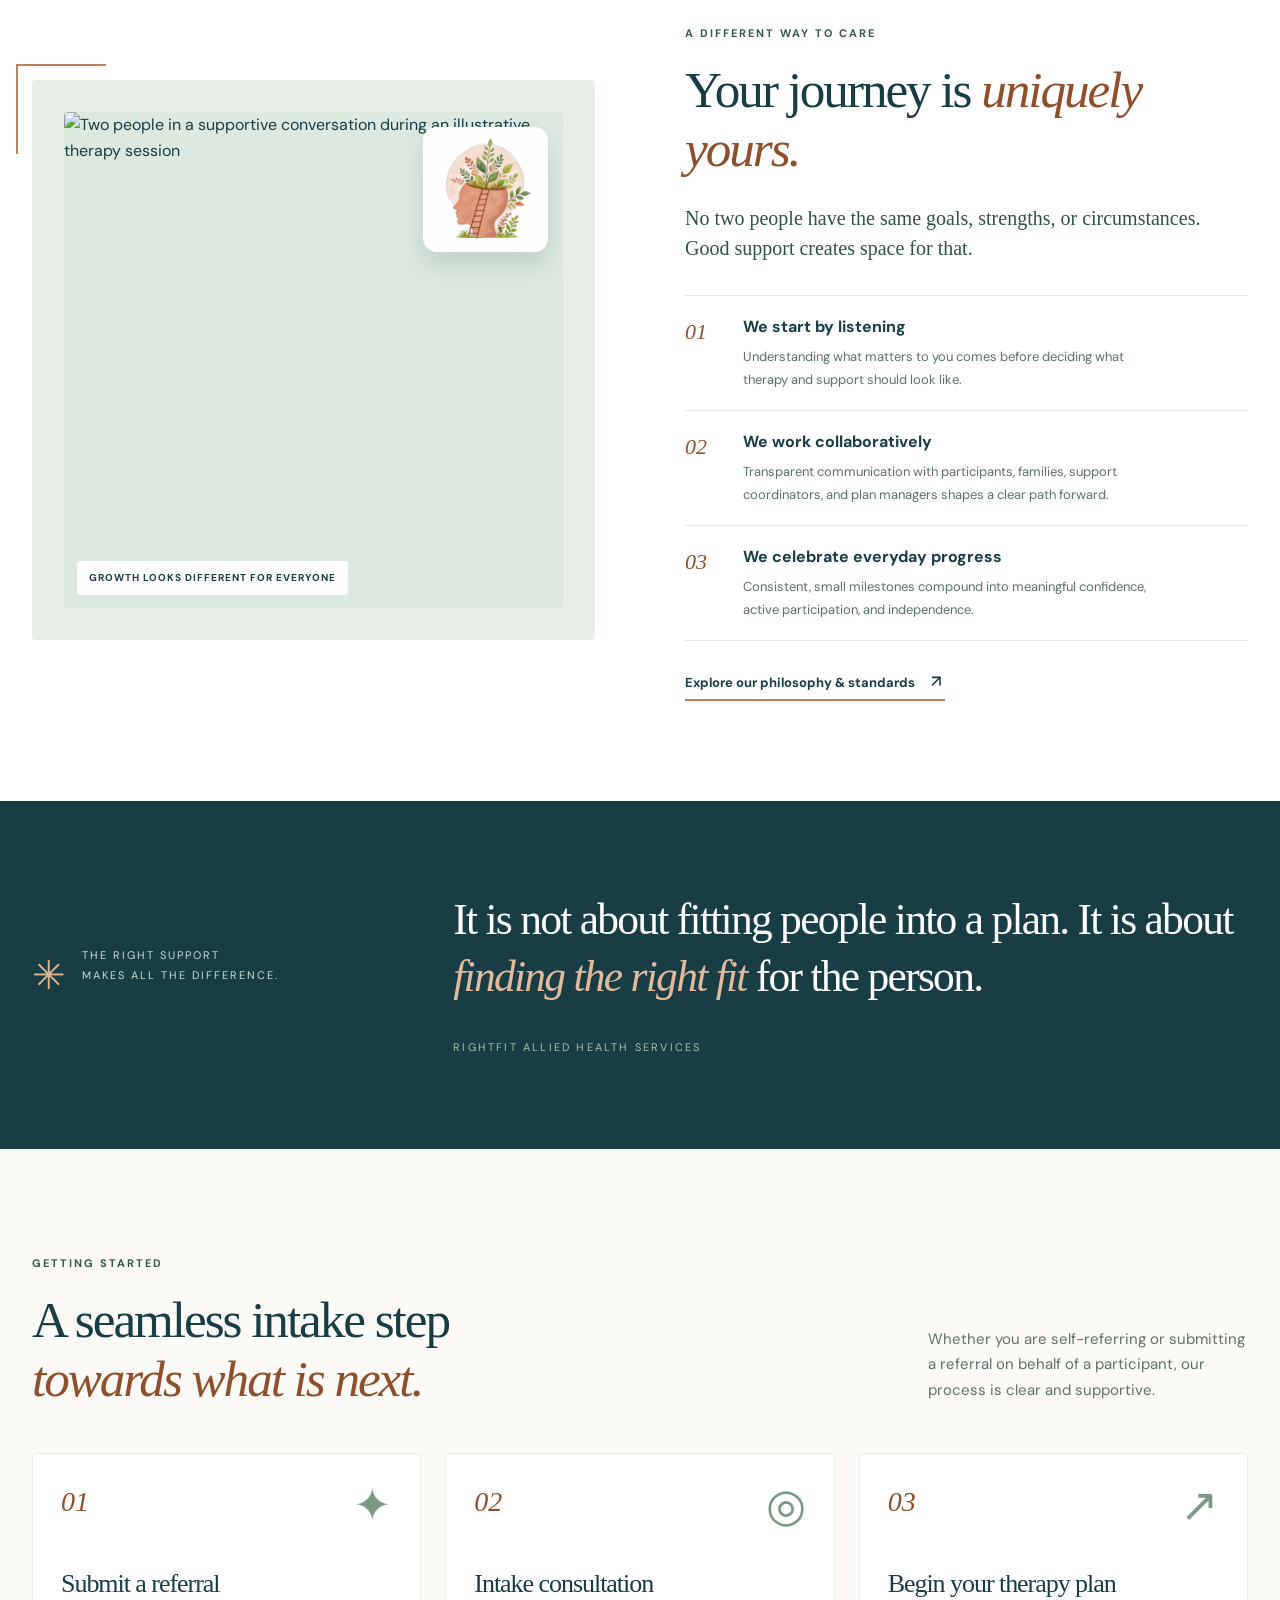
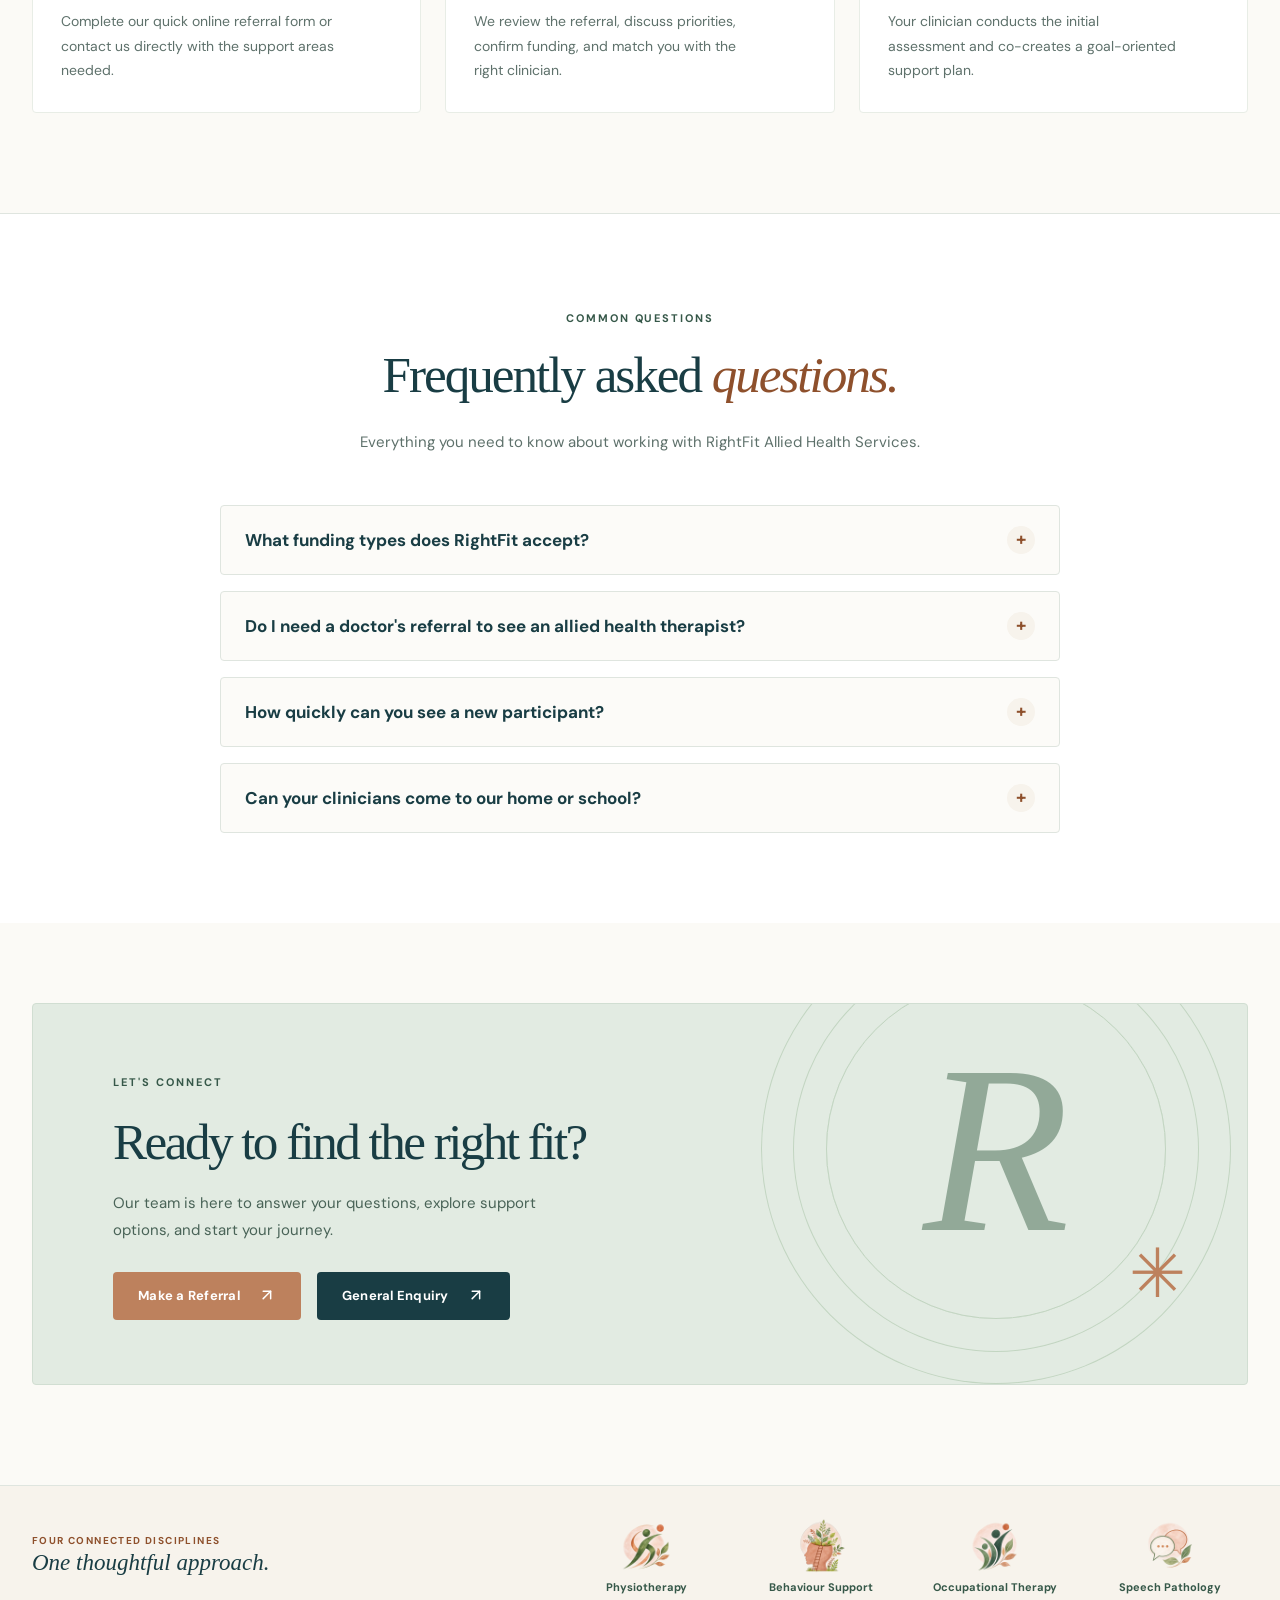
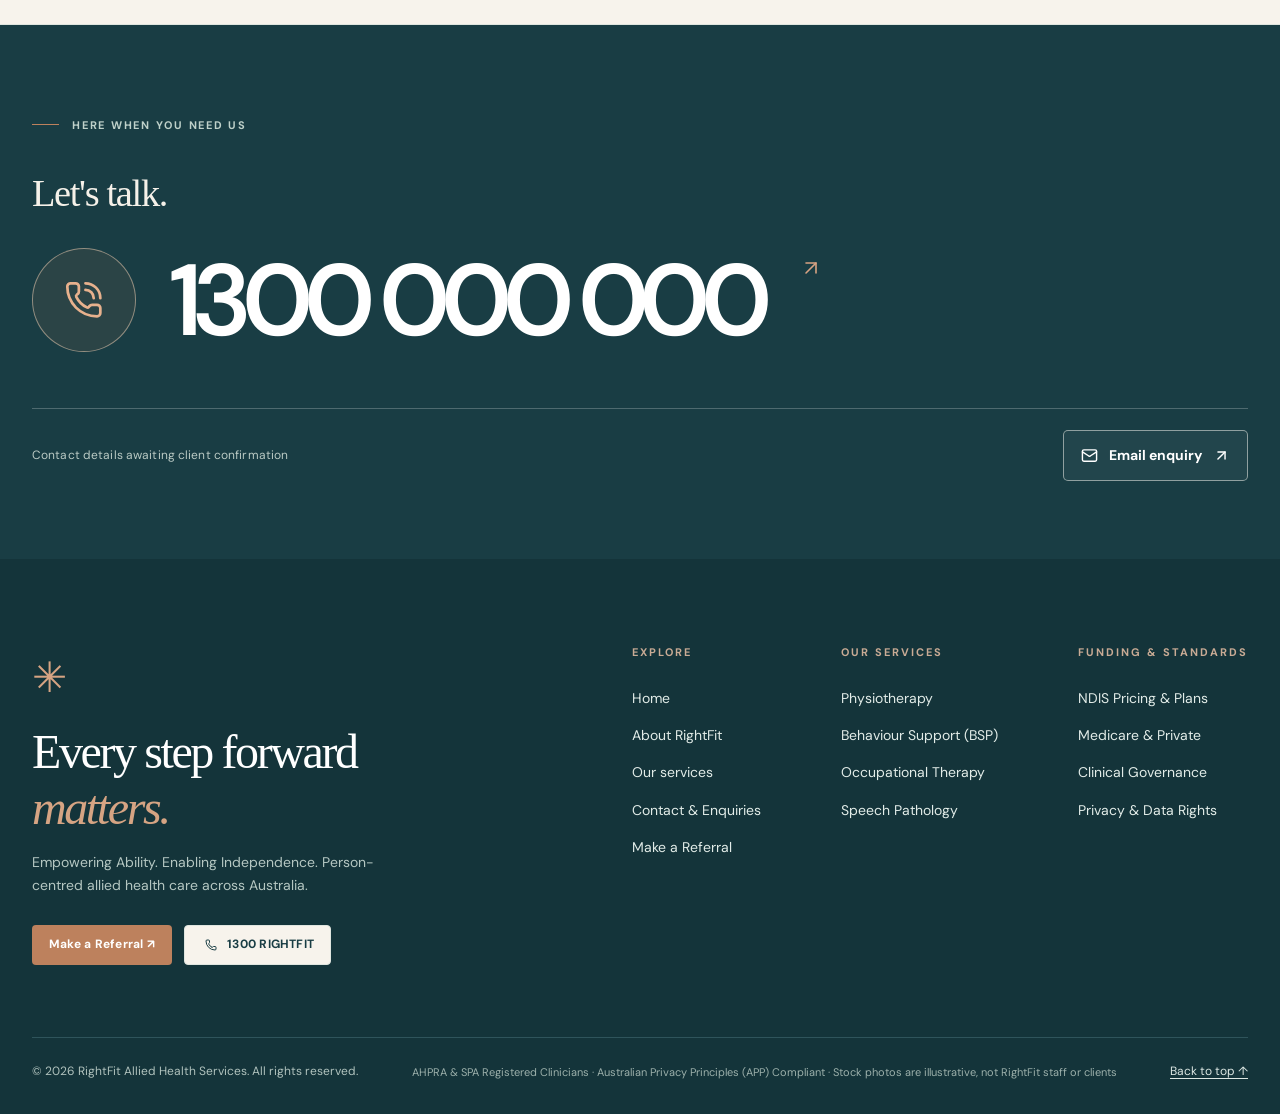
==== commit 37fc4b9c: "design: add left call icon and clickable oversized contact number" ====
--- a/index.html
+++ b/index.html
@@ -565,11 +565,15 @@
     <div class="container rf-contact-band-inner">
       <div class="rf-contact-band-kicker"><span class="rf-contact-band-line" aria-hidden="true"></span> HERE WHEN YOU NEED US</div>
       <h2 id="rf-contact-band-heading">Let's talk.</h2>
-      <p class="rf-contact-band-number" aria-label="1300 000 000, placeholder contact number pending confirmation"><span>1300</span> <span>000 000</span></p>
+      <a class="rf-contact-band-call" href="tel:1300000000" aria-label="Call 1300 000 000. This is a placeholder number awaiting client confirmation.">
+        <span class="rf-contact-band-call-icon" aria-hidden="true"><i data-lucide="phone-call"></i></span>
+        <span class="rf-contact-band-number"><span>1300</span> <span>000 000</span></span>
+        <span class="rf-contact-band-call-arrow" aria-hidden="true"><i data-lucide="arrow-up-right"></i></span>
+      </a>
       <div class="rf-contact-band-bottom">
         <span class="rf-contact-band-disclaimer">Contact details awaiting client confirmation</span>
         <a class="rf-contact-band-email" href="contact.html" aria-label="Open RightFit's contact and email enquiry options">
-          Email enquiry <i data-lucide="arrow-up-right" aria-hidden="true"></i>
+          <i data-lucide="mail" aria-hidden="true"></i><span>Email enquiry</span><i data-lucide="arrow-up-right" aria-hidden="true"></i>
         </a>
       </div>
     </div>
--- a/styles.css
+++ b/styles.css
@@ -3154,3 +3154,114 @@
   .rf-contact-band-email { min-height: 48px; padding-block: 12px; }
   .rf-contact-band-disclaimer { font-size: 11px; }
 }
+
+/* Click-to-call contact treatment: oversized typography without an oversized button. */
+.rf-contact-band-call {
+  display: inline-flex;
+  align-items: center;
+  max-width: 100%;
+  gap: clamp(16px, 2.7vw, 38px);
+  margin-top: clamp(9px, 1.2vw, 18px);
+  padding: 6px 0 10px;
+  color: #fff;
+  text-decoration: none;
+  border-radius: 8px;
+  transition: color .2s ease;
+}
+.rf-contact-band-call-icon {
+  width: clamp(76px, 8.1vw, 116px);
+  height: clamp(76px, 8.1vw, 116px);
+  display: inline-flex;
+  align-items: center;
+  justify-content: center;
+  flex: 0 0 auto;
+  border: 1px solid rgba(239, 208, 181, .52);
+  background: rgba(189,129,93,.11);
+  border-radius: 50%;
+  color: #E7B18D;
+  transition: background-color .2s ease, transform .2s ease;
+}
+.rf-contact-band-call-icon svg {
+  width: 39%;
+  height: 39%;
+  stroke-width: 1.65;
+}
+.rf-contact-band-call-arrow {
+  display: inline-flex;
+  align-items: center;
+  justify-content: center;
+  color: #D8A383;
+  align-self: flex-start;
+  flex: 0 0 auto;
+  margin-top: 13px;
+  transition: transform .2s ease;
+}
+.rf-contact-band-call-arrow svg { width: 24px; height: 24px; stroke-width: 1.6; }
+.rf-contact-band-call:hover .rf-contact-band-call-icon {
+  transform: scale(1.035);
+  background: rgba(189,129,93,.25);
+}
+.rf-contact-band-call:hover .rf-contact-band-call-arrow { transform: translate(3px,-3px); }
+.rf-contact-band-call:hover .rf-contact-band-number { color: #F5D5BF; }
+.rf-contact-band-call:focus-visible,
+.rf-contact-band-email:focus-visible {
+  outline: 3px solid #F7C29B;
+  outline-offset: 7px;
+}
+.rf-contact-band-call .rf-contact-band-number {
+  min-width: 0;
+  font-size: clamp(49px, 7.9vw, 124px);
+  letter-spacing: -.07em;
+  transition: color .2s ease;
+}
+.rf-contact-band-bottom { align-items: center; }
+.rf-contact-band-email {
+  gap: 11px;
+  min-height: 50px;
+  padding: 13px 17px;
+  border: 1px solid rgba(236,239,232,.54);
+  border-radius: 5px;
+  background: rgba(255,255,255,.045);
+  text-decoration: none;
+  transition: border-color .2s ease, color .2s ease, background-color .2s ease;
+}
+.rf-contact-band-email:hover {
+  border-color: #F3C4A4;
+  background: rgba(255,255,255,.09);
+}
+@media (max-width: 860px) {
+  .rf-contact-band-call { gap: 19px; }
+  .rf-contact-band-call-icon {
+    width: clamp(68px, 8vw, 90px);
+    height: clamp(68px, 8vw, 90px);
+  }
+  .rf-contact-band-call .rf-contact-band-number { font-size: clamp(50px, 7.8vw, 86px); }
+}
+@media (max-width: 560px) {
+  .rf-contact-band-call {
+    align-items: center;
+    gap: 13px;
+    margin-top: 10px;
+    padding-bottom: 4px;
+  }
+  .rf-contact-band-call-icon {
+    width: clamp(52px, 17vw, 72px);
+    height: clamp(52px, 17vw, 72px);
+  }
+  .rf-contact-band-call .rf-contact-band-number {
+    font-size: clamp(48px, 13.8vw, 72px);
+    line-height: 1.02;
+    letter-spacing: -.076em;
+  }
+  .rf-contact-band-call-arrow { margin-top: 4px; align-self: flex-start; }
+  .rf-contact-band-call-arrow svg { width: 18px; height: 18px; }
+  .rf-contact-band-bottom { margin-top: 25px; }
+  .rf-contact-band-email { width: 100%; justify-content: space-between; }
+}
+@media (prefers-reduced-motion: reduce) {
+  .rf-contact-band-call,
+  .rf-contact-band-call-icon,
+  .rf-contact-band-call-arrow,
+  .rf-contact-band-call .rf-contact-band-number,
+  .rf-contact-band-email { transition: none; }
+}
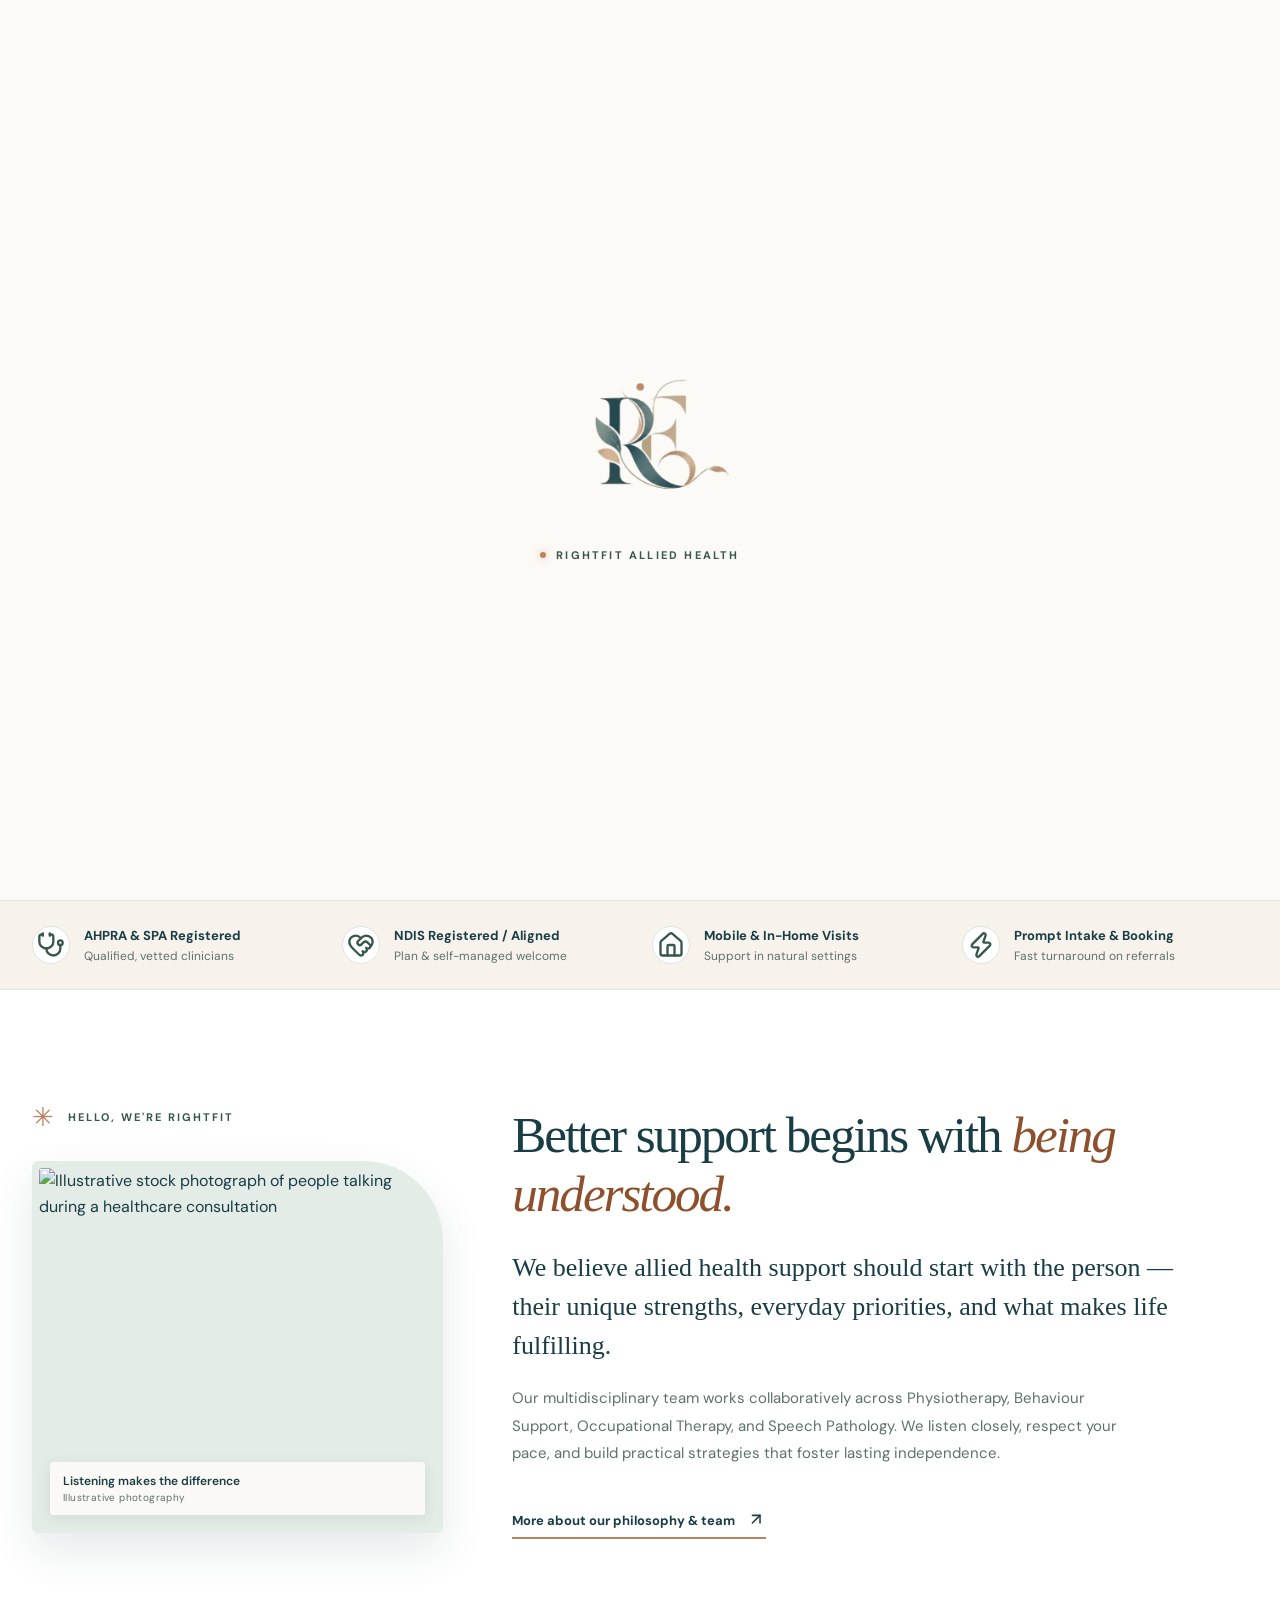
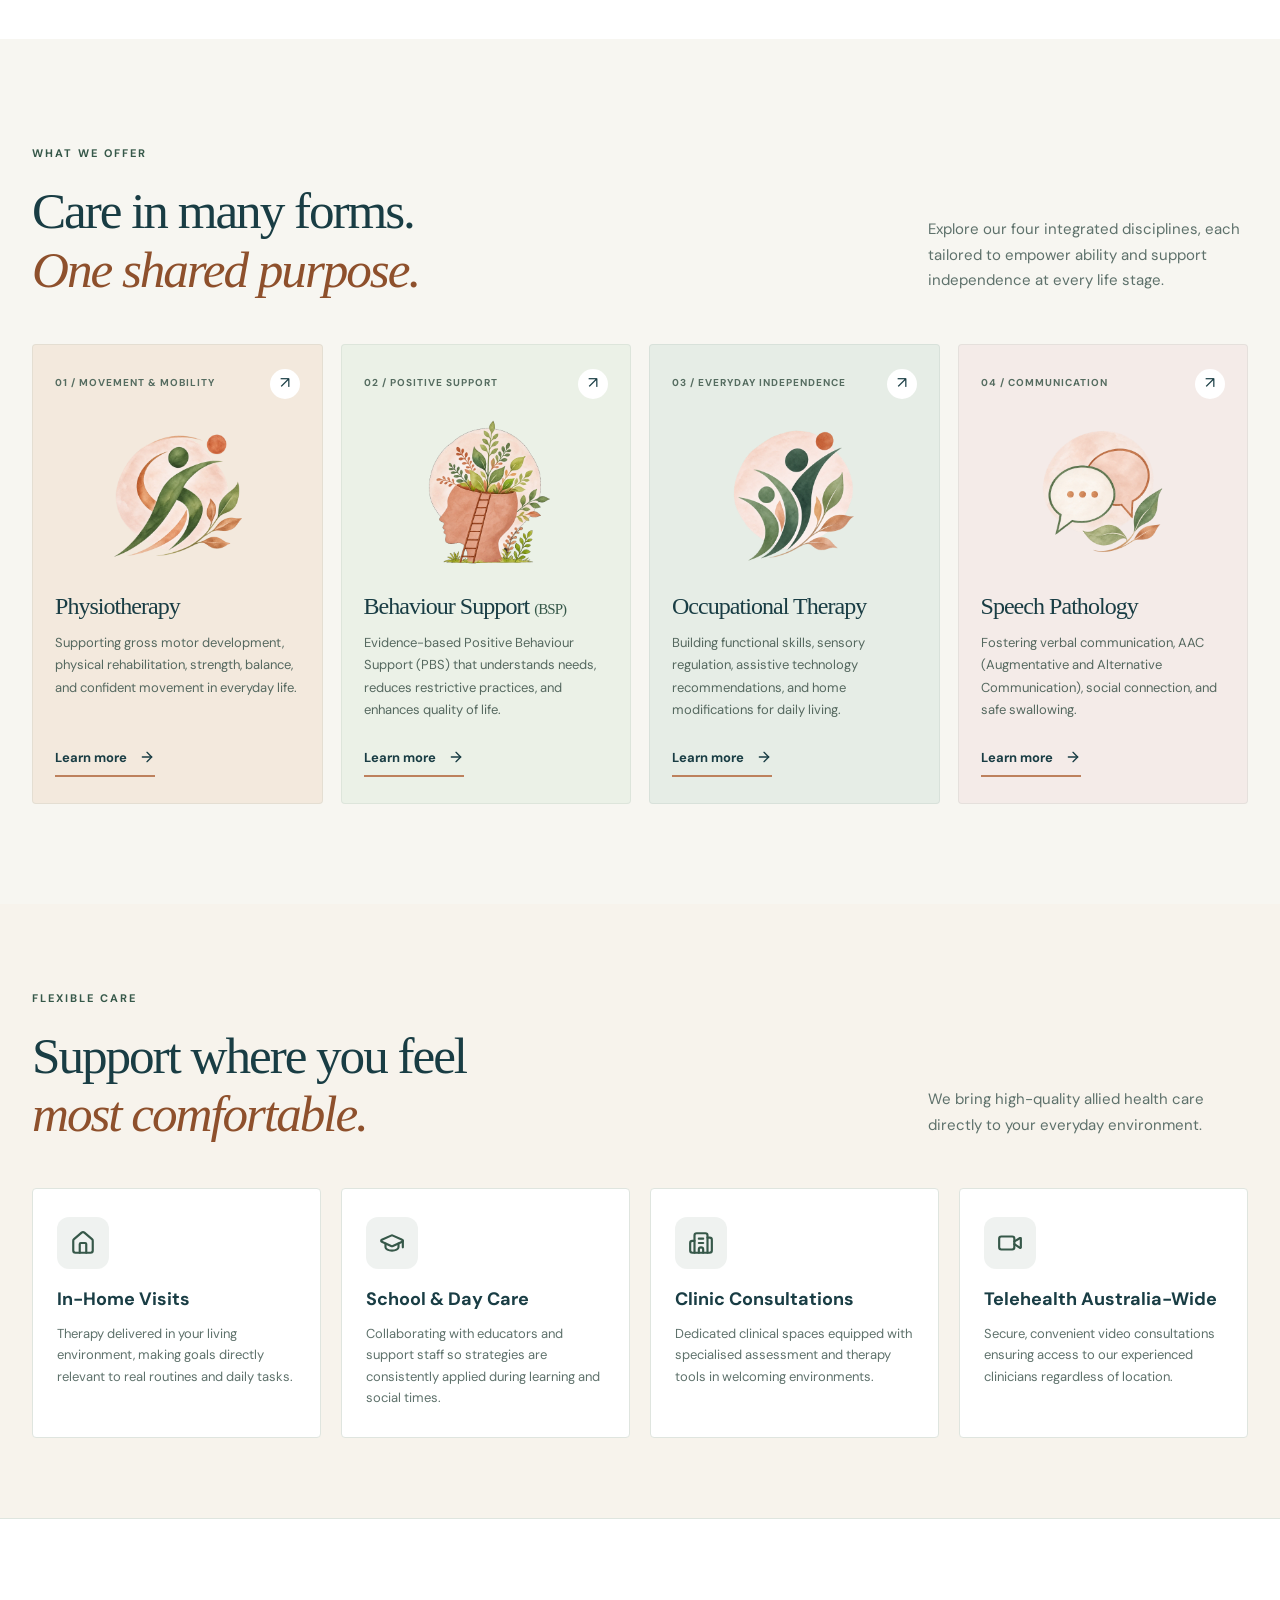
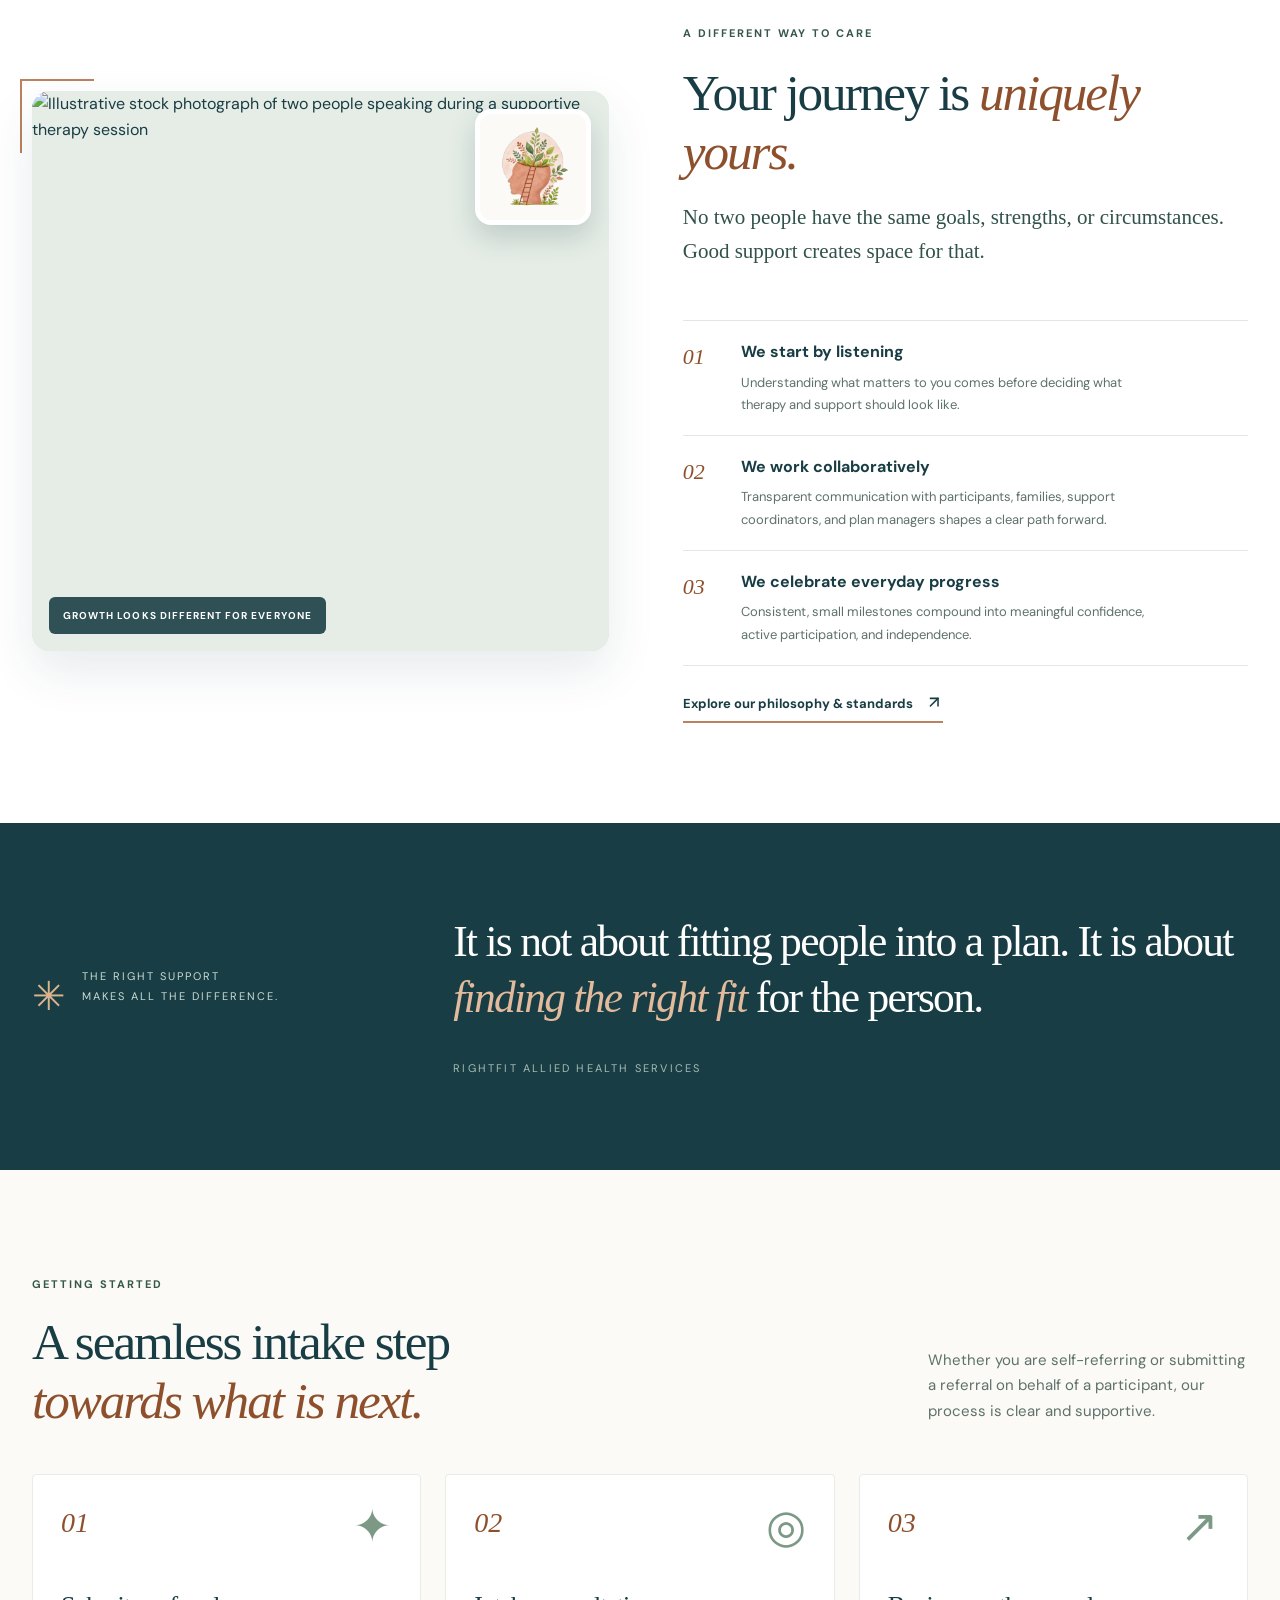
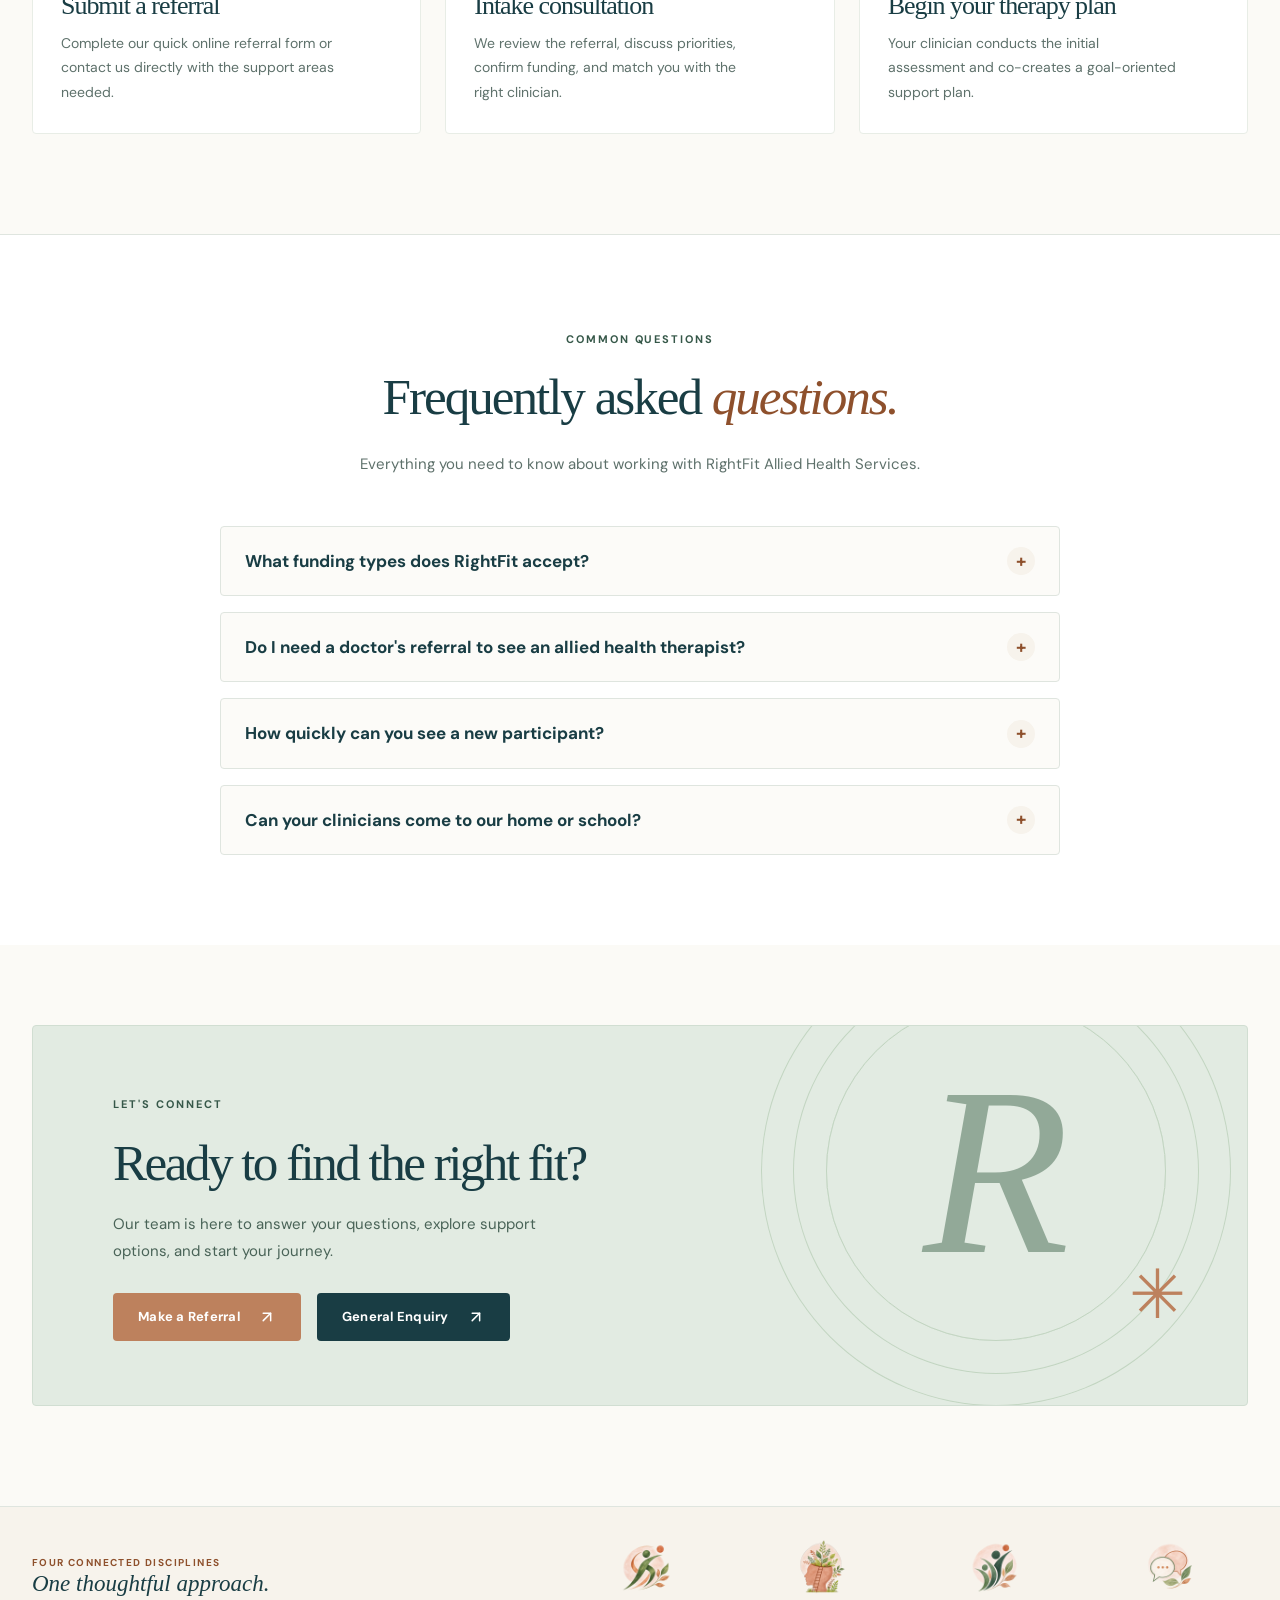
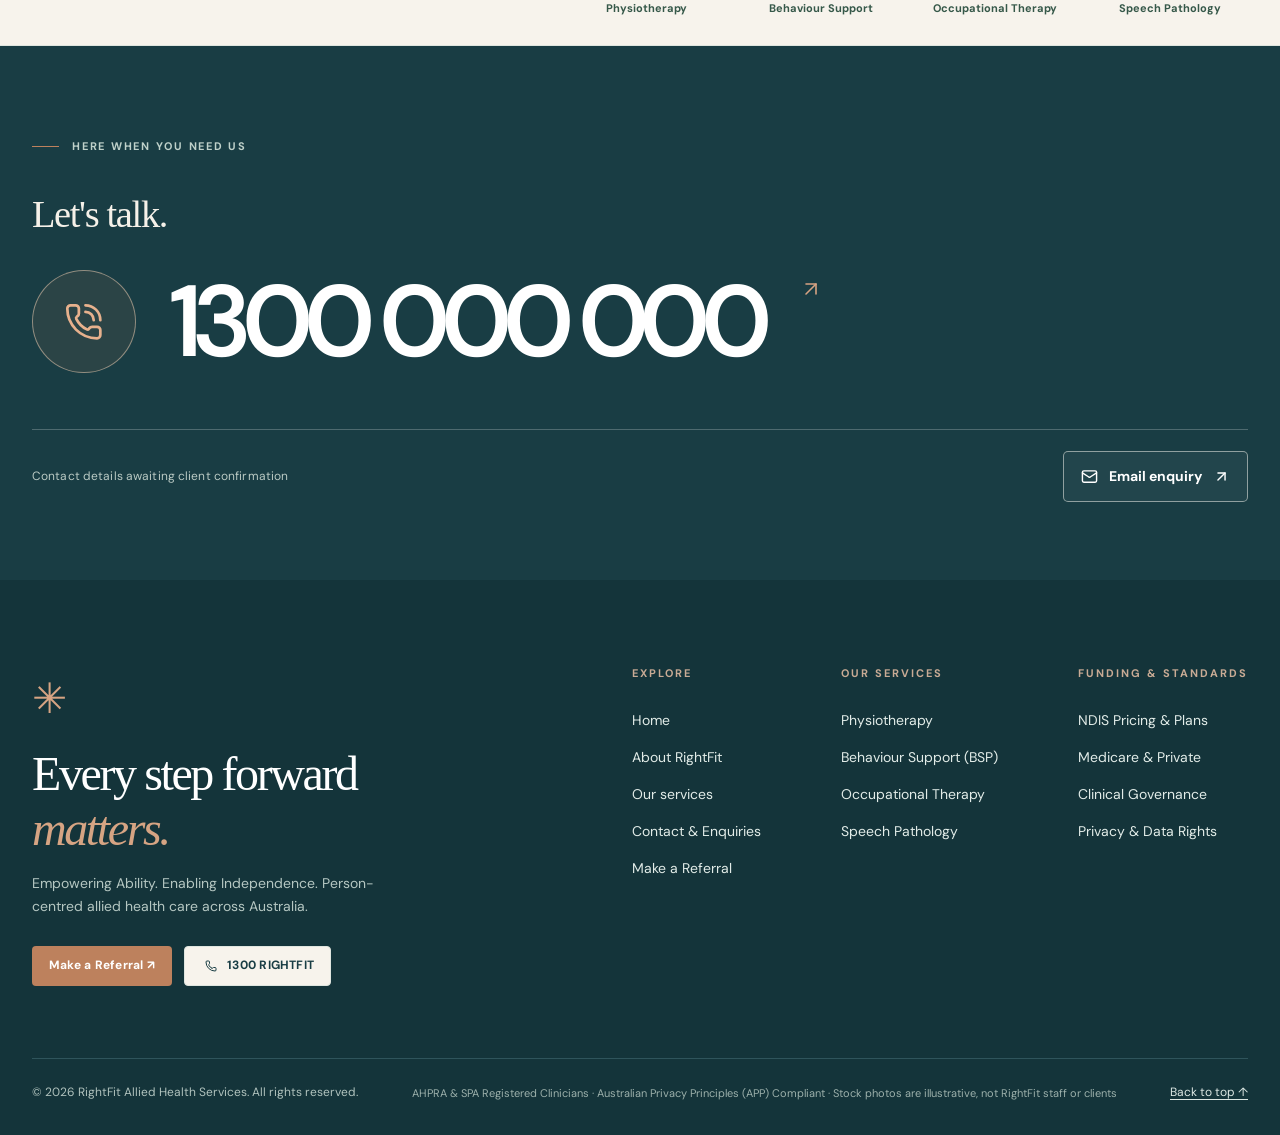
==== commit 5b90938f: "fix: repair home values photo, icon and mobile content hierarchy" ====
--- a/index.html
+++ b/index.html
@@ -390,18 +390,27 @@
       </div>
     </section>
 
-    <!-- Values Section -->
-    <section class="section values-section">
-      <div class="container values-grid">
-        <div class="values-visual">
-          <div class="values-visual-inner rf-photo-values"><div class="halo"></div><img class="rf-values-photo" src="https://images.pexels.com/photos/7176052/pexels-photo-7176052.jpeg?auto=compress&amp;cs=tinysrgb&amp;w=1000" alt="Two people in a supportive conversation during an illustrative therapy session" width="1100" height="800" decoding="async" loading="lazy"><img class="rf-values-service-icon" src="assets/behaviour-support-art.webp" alt="RightFit Behaviour Support illustration" loading="lazy" width="125" height="125">
-            <span class="values-caption">GROWTH LOOKS DIFFERENT FOR EVERYONE</span>
-          </div>
-        </div>
-        <div class="values-copy">
+    <!-- Values Section: one responsive photo-led layout; desktop and mobile share the same markup -->
+    <section class="section values-section rf-home-values" aria-labelledby="home-values-heading">
+      <div class="container values-grid rf-values-layout">
+        <div class="rf-values-intro">
           <div class="eyebrow">A DIFFERENT WAY TO CARE</div>
-          <h2 class="section-title">Your journey is <em>uniquely yours.</em></h2>
+          <h2 class="section-title" id="home-values-heading">Your journey is <em>uniquely yours.</em></h2>
           <p class="lead">No two people have the same goals, strengths, or circumstances. Good support creates space for that.</p>
+        </div>
+
+        <figure class="values-visual rf-values-visual">
+          <div class="values-visual-inner rf-photo-values">
+            <img class="rf-values-photo" src="assets/values-consultation.jpg" alt="Illustrative stock photograph of two people speaking during a supportive therapy session" width="1100" height="800" loading="eager" fetchpriority="low" decoding="async">
+            <picture class="rf-values-art">
+              <source srcset="assets/behaviour-support-art.webp" type="image/webp">
+              <img class="rf-values-service-icon" src="assets/behaviour-support-art.png" alt="RightFit Behaviour Support botanical illustration" width="125" height="125" loading="eager" decoding="async">
+            </picture>
+            <figcaption class="values-caption rf-values-caption">GROWTH LOOKS DIFFERENT FOR EVERYONE</figcaption>
+          </div>
+        </figure>
+
+        <div class="rf-values-details">
           <div class="values-list">
             <div>
               <span class="values-numeric">01</span>
--- a/styles.css
+++ b/styles.css
@@ -3265,3 +3265,176 @@
   .rf-contact-band-call .rf-contact-band-number,
   .rf-contact-band-email { transition: none; }
 }
+
+
+/* Homepage values: dedicated photo-first layout, not the legacy narrow illustration slot. */
+.rf-home-values .rf-values-layout {
+  display: grid;
+  grid-template-columns: minmax(0, 1.02fr) minmax(0, 1fr);
+  grid-template-areas: "photo intro" "photo details";
+  grid-template-rows: auto 1fr;
+  column-gap: clamp(36px, 5.8vw, 88px);
+  row-gap: 12px;
+  align-items: start;
+}
+.rf-home-values .rf-values-intro { grid-area: intro; min-width: 0; align-self: end; }
+.rf-home-values .rf-values-intro > .lead { font-size: clamp(18px, 1.65vw, 21px); color: #31524a; line-height: 1.65; }
+.rf-home-values .rf-values-intro .section-title { margin-block: 19px 18px; }
+.rf-home-values .rf-values-details { grid-area: details; min-width: 0; align-self: start; }
+.rf-home-values .rf-values-details .values-list { margin: 19px 0 24px; }
+.rf-home-values .rf-values-visual {
+  grid-area: photo;
+  position: relative;
+  width: 100%;
+  max-width: none;
+  height: 560px;
+  min-height: 0;
+  padding: 0;
+  margin: 0;
+  overflow: visible;
+  border-radius: 18px;
+  background: #e5ede6;
+  align-self: center;
+}
+.rf-home-values .rf-values-visual::before {
+  top: -12px; left: -12px;
+  width: 74px; height: 74px;
+  border-color: var(--copper);
+  z-index: 0;
+}
+.rf-home-values .values-visual-inner.rf-photo-values {
+  position: relative;
+  width: 100%;
+  height: 100%;
+  overflow: hidden;
+  display: block;
+  border-radius: inherit;
+  background: #e5ede6;
+  box-shadow: 0 20px 48px rgba(25, 61, 68, .10);
+}
+.rf-home-values .values-visual-inner.rf-photo-values > img.rf-values-photo {
+  display: block;
+  position: absolute;
+  inset: 0;
+  width: 100%;
+  height: 100%;
+  max-width: none;
+  min-width: 100%;
+  object-fit: cover;
+  object-position: 50% 50%;
+  z-index: 1;
+  border-radius: 0;
+  opacity: 1;
+}
+.rf-home-values .rf-values-art {
+  position: absolute;
+  z-index: 4;
+  top: 18px;
+  right: 18px;
+  display: flex;
+  justify-content: center;
+  align-items: center;
+  width: 116px;
+  height: 116px;
+  padding: 8px;
+  border: 5px solid white;
+  border-radius: 16px;
+  background: #fcfaf6;
+  box-shadow: 0 12px 28px rgba(25,61,68,.19);
+}
+.rf-home-values .rf-values-art img.rf-values-service-icon {
+  display: block;
+  position: static;
+  width: 100%;
+  height: 100%;
+  max-width: 100%;
+  object-fit: contain;
+  padding: 0;
+  margin: 0;
+  border: 0;
+  box-shadow: none;
+  background: transparent;
+  border-radius: 0;
+}
+.rf-home-values .values-visual-inner.rf-photo-values > .rf-values-caption {
+  z-index: 5;
+  bottom: 17px;
+  left: 17px;
+  right: auto;
+  width: max-content;
+  max-width: calc(100% - 34px);
+  padding: 11px 14px;
+  background: rgba(25, 61, 68, .89);
+  color: #fff;
+  font-size: 10px;
+  line-height: 1.5;
+  letter-spacing: .105em;
+  border-radius: 6px;
+  white-space: normal;
+  text-wrap: balance;
+}
+@media (max-width: 860px) {
+  .rf-home-values .rf-values-layout {
+    grid-template-columns: minmax(0, 1fr);
+    grid-template-areas: "intro" "photo" "details";
+    grid-template-rows: auto auto auto;
+    gap: 23px;
+  }
+  .rf-home-values .rf-values-intro .section-title { margin: 12px 0 14px; }
+  .rf-home-values .rf-values-intro > .lead { max-width: 650px; }
+  .rf-home-values .rf-values-visual {
+    margin: 0;
+    max-width: none;
+    height: auto;
+    aspect-ratio: 4 / 3;
+    min-height: 0;
+    border-radius: 16px;
+  }
+  .rf-home-values .rf-values-art {
+    top: 14px; right: 14px;
+    width: 96px; height: 96px;
+    padding: 6px;
+  }
+  .rf-home-values .rf-values-details .values-list { margin: 0 0 22px; }
+}
+@media (max-width: 560px) {
+  .rf-home-values .rf-values-layout { gap: 20px; }
+  .rf-home-values .rf-values-intro .section-title { margin: 10px 0 12px; }
+  .rf-home-values .rf-values-intro > .lead {
+    font-size: 17px;
+    line-height: 1.6;
+    margin: 0;
+  }
+  .rf-home-values .rf-values-visual {
+    height: auto;
+    aspect-ratio: 1.30 / 1;
+    border-radius: 14px;
+  }
+  .rf-home-values .rf-values-visual::before { display: none; }
+  .rf-home-values .rf-values-art {
+    width: 78px; height: 78px;
+    top: 10px; right: 10px;
+    border-width: 3px;
+    border-radius: 12px;
+    padding: 5px;
+  }
+  .rf-home-values .values-visual-inner.rf-photo-values > .rf-values-caption {
+    left: 10px; bottom: 10px;
+    max-width: calc(100% - 20px);
+    padding: 8px 10px;
+    font-size: 9px;
+    line-height: 1.35;
+    letter-spacing: .07em;
+  }
+  .rf-home-values .rf-values-details .values-list > div {
+    grid-template-columns: 38px 1fr;
+    gap: 10px;
+    padding: 17px 0;
+  }
+  .rf-home-values .rf-values-details .values-list h3 { font-size: 16px; }
+  .rf-home-values .rf-values-details .values-list p {
+    max-width: none;
+    font-size: 13px;
+    line-height: 1.65;
+  }
+}
